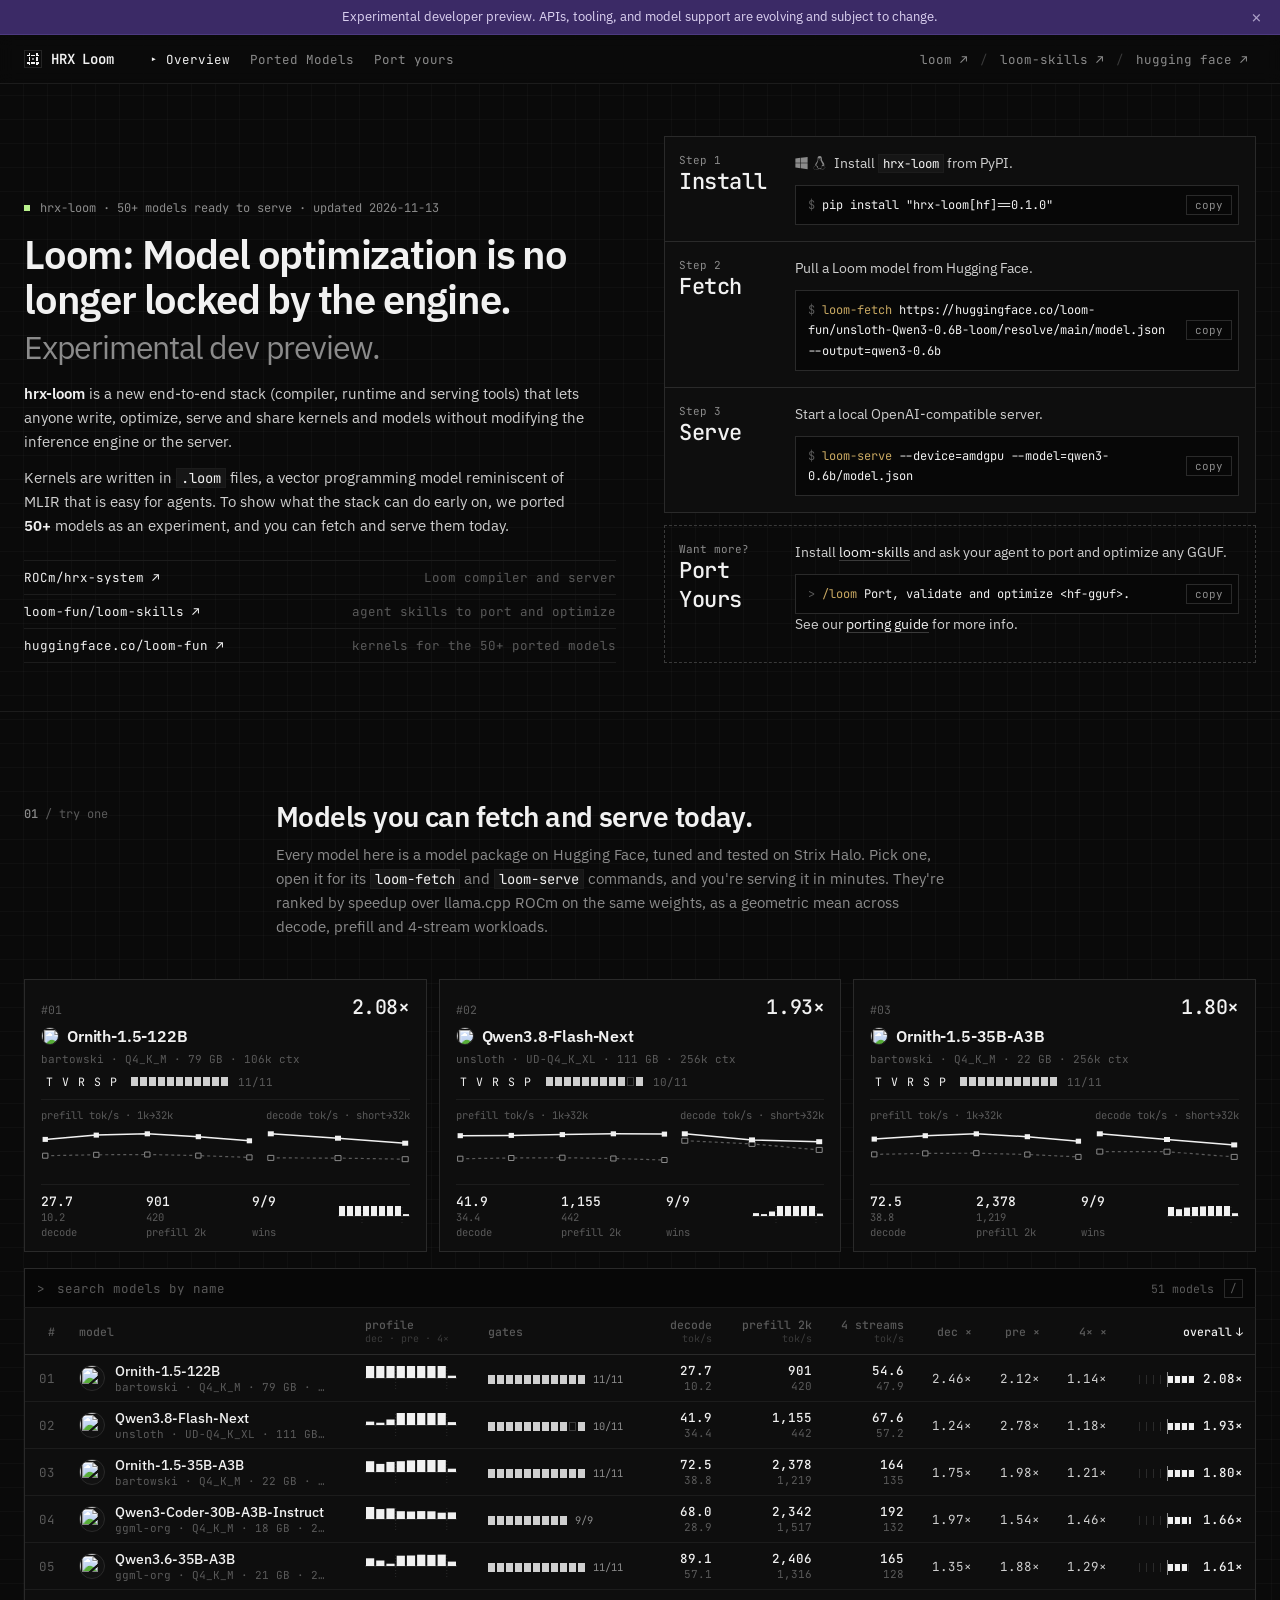
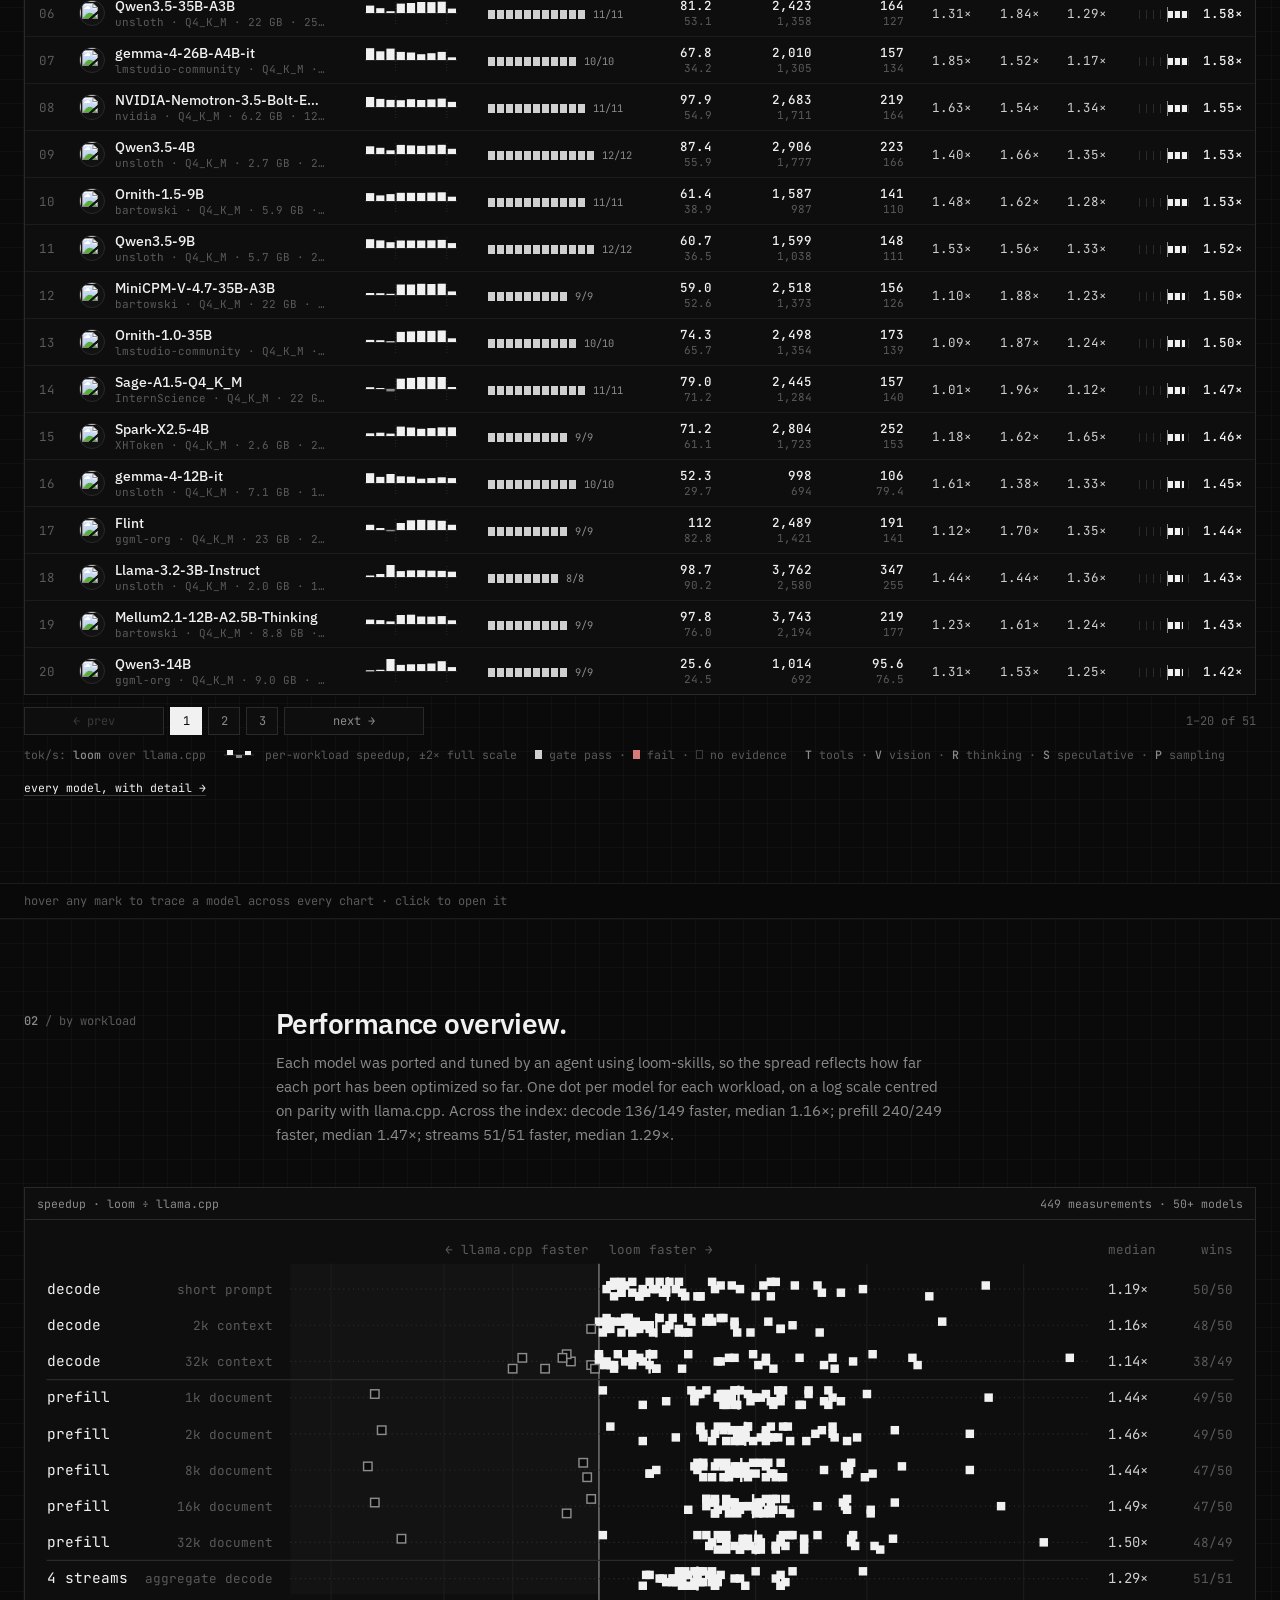
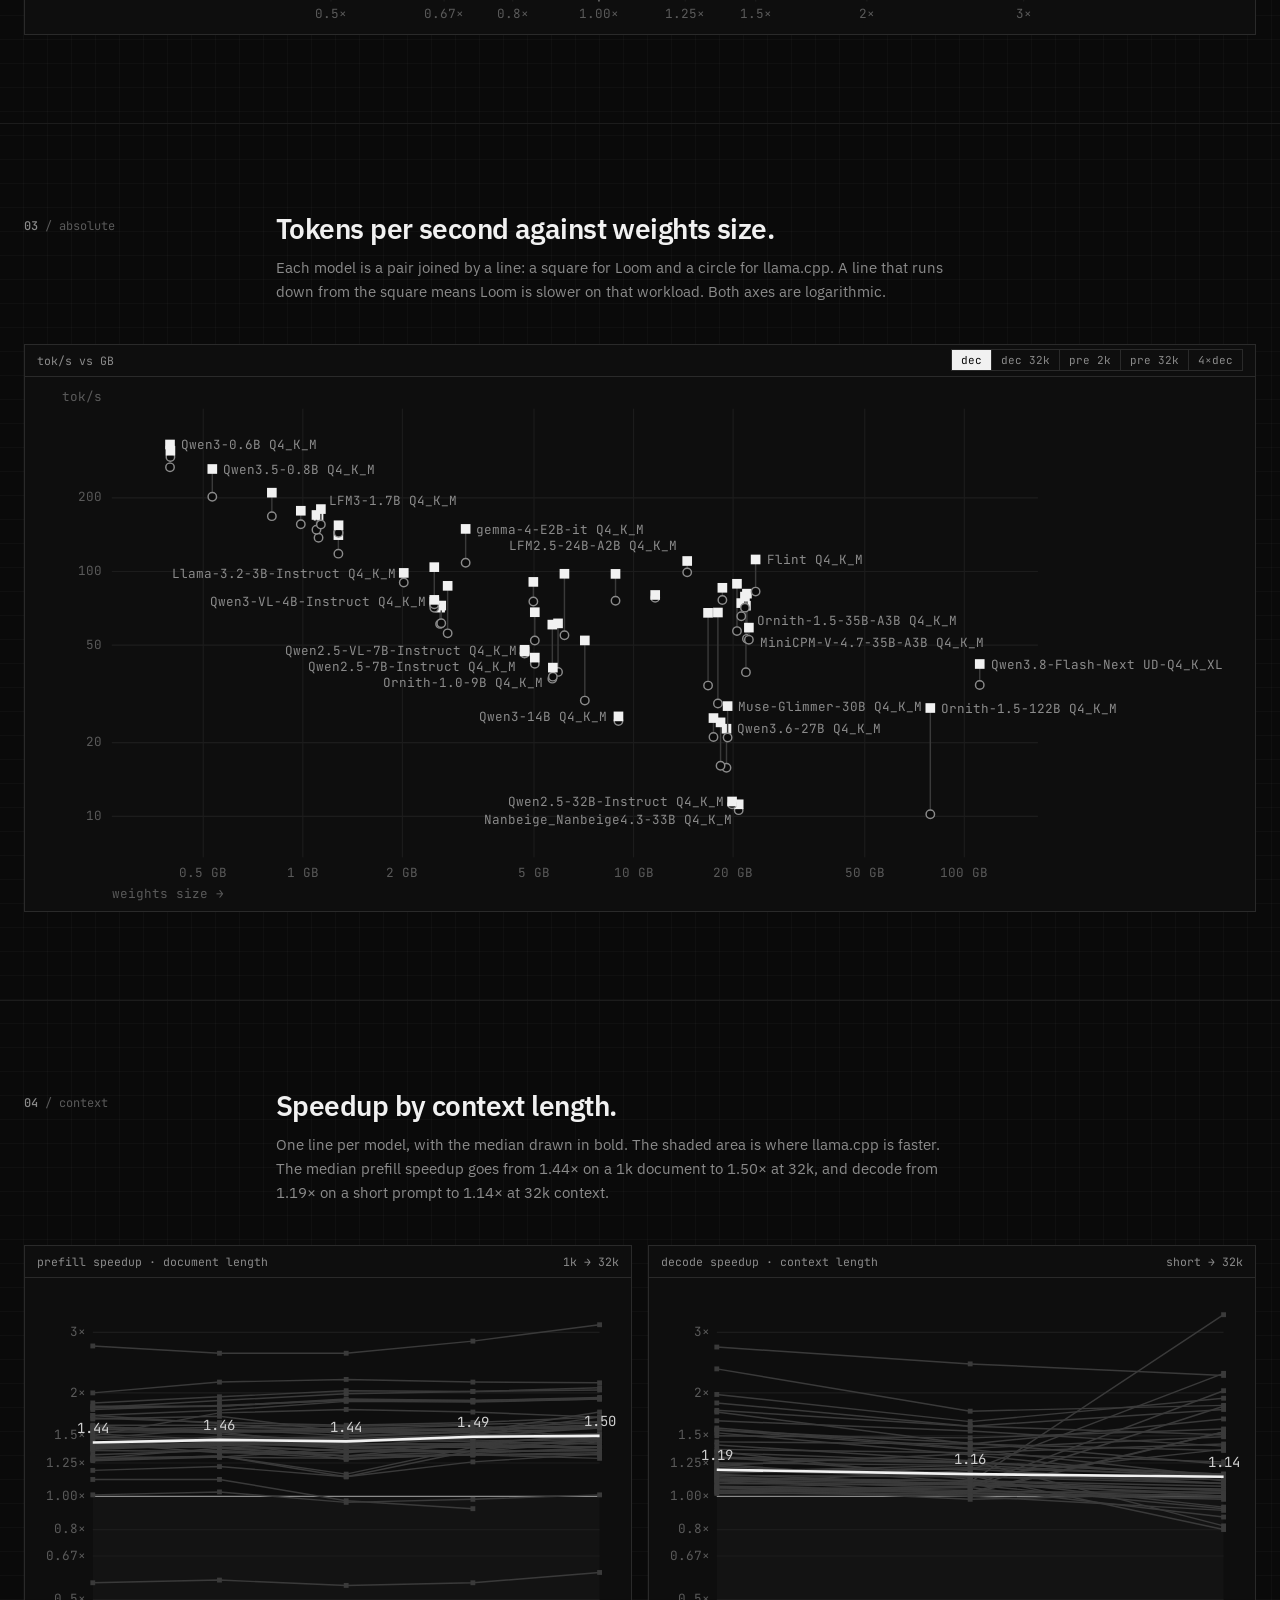
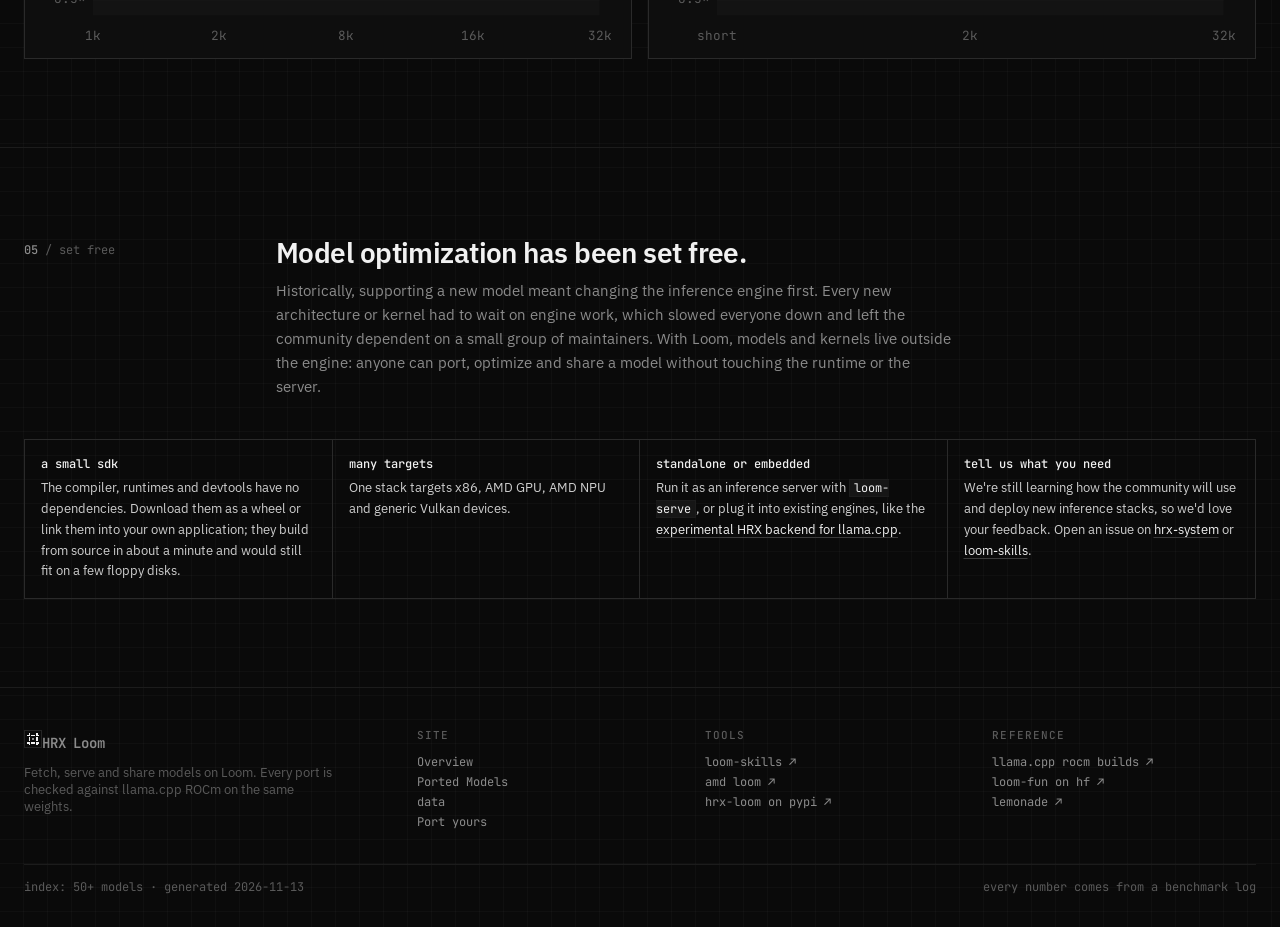
==== docs/index.html @ aeb5e0f8 "Home page copy: drop filler lines; section titles 'Performance overview.' and 'Speedup by context le" ====
<!DOCTYPE html>
<html lang="en">
<head>
  <meta charset="UTF-8">
  <meta name="viewport" content="width=device-width, initial-scale=1.0">
  <title>Loom: Model optimization has been set free</title>
  <meta property="og:title" content="Loom: Model optimization has been set free">
  <meta name="twitter:title" content="Loom: Model optimization has been set free">
  <meta name="description" content="hrx-loom is an end-to-end compiler, runtime and serving stack. Fetch and serve community models with loom-fetch and loom-serve, or port your own with the /loom skill.">
  <link rel="icon" href="assets/logo.svg" type="image/svg+xml">
  <link rel="preconnect" href="https://fonts.googleapis.com">
  <link rel="preconnect" href="https://fonts.gstatic.com" crossorigin>
  <link href="https://fonts.googleapis.com/css2?family=JetBrains+Mono:wght@400;500;600&family=IBM+Plex+Sans:wght@400;500;600&display=swap" rel="stylesheet">
  <link rel="stylesheet" href="assets/styles.css?v=25">
  <script src="assets/data-source.js?v=11"></script>
  <script src="assets/loom-lib.js?v=16"></script>
  <script src="assets/charts.js?v=16"></script>
  <script src="assets/navbar.js?v=16"></script>
  <script src="assets/footer.js?v=9"></script>
</head>
<body data-page="home">
  <div class="navbar-placeholder"></div>

  <main>
    <!-- index header -->
    <section class="ix-head">
      <div class="wrap ix-grid">
        <div>
          <div class="kicker"><span class="dot"></span><span id="ixKicker">hrx-loom</span></div>
          <h1>Loom: Model optimization is no longer locked by the engine.<br><span class="thin">Experimental dev preview.</span></span></h1>
          <p class="lede"><b>hrx-loom</b> is a new end-to-end stack (compiler, runtime and serving tools) that lets anyone write, optimize, serve and share kernels and models without modifying the inference engine or the server.</p>
          <p class="lede">Kernels are written in <code>.loom</code> files, a vector programming model reminiscent of MLIR that is easy for agents. To show what the stack can do early on, we ported <b id="ixCount">50+</b> models as an experiment, and you can fetch and serve them today.</p>
          <ul class="ix-links">
            <li><a href="https://github.com/ROCm/hrx-system" target="_blank" rel="noopener">ROCm/hrx-system ↗</a><span>Loom compiler and server</span></li>
            <li><a href="https://github.com/loom-fun/loom-skills" target="_blank" rel="noopener">loom-fun/loom-skills ↗</a><span>agent skills to port and optimize</span></li>
            <li><a href="https://huggingface.co/loom-fun" target="_blank" rel="noopener">huggingface.co/loom-fun ↗</a><span>kernels for the 50+ ported models</span></li>
          </ul>
        </div>
        <div>
        <ol class="hero-steps">
          <li>
            <div class="hs-n">Step 1<b>Install</b></div>
            <div class="hs-body">
              <p><span class="os-icons"><svg class="os-ic" role="img" aria-label="Windows" fill="currentColor" xmlns="http://www.w3.org/2000/svg" viewBox="0 0 448 512"><!--! Font Awesome Free 6.7.2 by @fontawesome - https://fontawesome.com License - https://fontawesome.com/license/free (Icons: CC BY 4.0, Fonts: SIL OFL 1.1, Code: MIT License) Copyright 2024 Fonticons, Inc. --><title>Windows</title><path d="M0 93.7l183.6-25.3v177.4H0V93.7zm0 324.6l183.6 25.3V268.4H0v149.9zm203.8 28L448 480V268.4H203.8v177.9zm0-380.6v180.1H448V32L203.8 65.7z"/></svg><svg class="os-ic" role="img" aria-label="Linux" fill="currentColor" xmlns="http://www.w3.org/2000/svg" viewBox="0 0 448 512"><!--! Font Awesome Free 6.7.2 by @fontawesome - https://fontawesome.com License - https://fontawesome.com/license/free (Icons: CC BY 4.0, Fonts: SIL OFL 1.1, Code: MIT License) Copyright 2024 Fonticons, Inc. --><title>Linux</title><path d="M220.8 123.3c1 .5 1.8 1.7 3 1.7 1.1 0 2.8-.4 2.9-1.5.2-1.4-1.9-2.3-3.2-2.9-1.7-.7-3.9-1-5.5-.1-.4.2-.8.7-.6 1.1.3 1.3 2.3 1.1 3.4 1.7zm-21.9 1.7c1.2 0 2-1.2 3-1.7 1.1-.6 3.1-.4 3.5-1.6.2-.4-.2-.9-.6-1.1-1.6-.9-3.8-.6-5.5.1-1.3.6-3.4 1.5-3.2 2.9.1 1 1.8 1.5 2.8 1.4zM420 403.8c-3.6-4-5.3-11.6-7.2-19.7-1.8-8.1-3.9-16.8-10.5-22.4-1.3-1.1-2.6-2.1-4-2.9-1.3-.8-2.7-1.5-4.1-2 9.2-27.3 5.6-54.5-3.7-79.1-11.4-30.1-31.3-56.4-46.5-74.4-17.1-21.5-33.7-41.9-33.4-72C311.1 85.4 315.7.1 234.8 0 132.4-.2 158 103.4 156.9 135.2c-1.7 23.4-6.4 41.8-22.5 64.7-18.9 22.5-45.5 58.8-58.1 96.7-6 17.9-8.8 36.1-6.2 53.3-6.5 5.8-11.4 14.7-16.6 20.2-4.2 4.3-10.3 5.9-17 8.3s-14 6-18.5 14.5c-2.1 3.9-2.8 8.1-2.8 12.4 0 3.9.6 7.9 1.2 11.8 1.2 8.1 2.5 15.7.8 20.8-5.2 14.4-5.9 24.4-2.2 31.7 3.8 7.3 11.4 10.5 20.1 12.3 17.3 3.6 40.8 2.7 59.3 12.5 19.8 10.4 39.9 14.1 55.9 10.4 11.6-2.6 21.1-9.6 25.9-20.2 12.5-.1 26.3-5.4 48.3-6.6 14.9-1.2 33.6 5.3 55.1 4.1.6 2.3 1.4 4.6 2.5 6.7v.1c8.3 16.7 23.8 24.3 40.3 23 16.6-1.3 34.1-11 48.3-27.9 13.6-16.4 36-23.2 50.9-32.2 7.4-4.5 13.4-10.1 13.9-18.3.4-8.2-4.4-17.3-15.5-29.7zM223.7 87.3c9.8-22.2 34.2-21.8 44-.4 6.5 14.2 3.6 30.9-4.3 40.4-1.6-.8-5.9-2.6-12.6-4.9 1.1-1.2 3.1-2.7 3.9-4.6 4.8-11.8-.2-27-9.1-27.3-7.3-.5-13.9 10.8-11.8 23-4.1-2-9.4-3.5-13-4.4-1-6.9-.3-14.6 2.9-21.8zM183 75.8c10.1 0 20.8 14.2 19.1 33.5-3.5 1-7.1 2.5-10.2 4.6 1.2-8.9-3.3-20.1-9.6-19.6-8.4.7-9.8 21.2-1.8 28.1 1 .8 1.9-.2-5.9 5.5-15.6-14.6-10.5-52.1 8.4-52.1zm-13.6 60.7c6.2-4.6 13.6-10 14.1-10.5 4.7-4.4 13.5-14.2 27.9-14.2 7.1 0 15.6 2.3 25.9 8.9 6.3 4.1 11.3 4.4 22.6 9.3 8.4 3.5 13.7 9.7 10.5 18.2-2.6 7.1-11 14.4-22.7 18.1-11.1 3.6-19.8 16-38.2 14.9-3.9-.2-7-1-9.6-2.1-8-3.5-12.2-10.4-20-15-8.6-4.8-13.2-10.4-14.7-15.3-1.4-4.9 0-9 4.2-12.3zm3.3 334c-2.7 35.1-43.9 34.4-75.3 18-29.9-15.8-68.6-6.5-76.5-21.9-2.4-4.7-2.4-12.7 2.6-26.4v-.2c2.4-7.6.6-16-.6-23.9-1.2-7.8-1.8-15 .9-20 3.5-6.7 8.5-9.1 14.8-11.3 10.3-3.7 11.8-3.4 19.6-9.9 5.5-5.7 9.5-12.9 14.3-18 5.1-5.5 10-8.1 17.7-6.9 8.1 1.2 15.1 6.8 21.9 16l19.6 35.6c9.5 19.9 43.1 48.4 41 68.9zm-1.4-25.9c-4.1-6.6-9.6-13.6-14.4-19.6 7.1 0 14.2-2.2 16.7-8.9 2.3-6.2 0-14.9-7.4-24.9-13.5-18.2-38.3-32.5-38.3-32.5-13.5-8.4-21.1-18.7-24.6-29.9s-3-23.3-.3-35.2c5.2-22.9 18.6-45.2 27.2-59.2 2.3-1.7.8 3.2-8.7 20.8-8.5 16.1-24.4 53.3-2.6 82.4.6-20.7 5.5-41.8 13.8-61.5 12-27.4 37.3-74.9 39.3-112.7 1.1.8 4.6 3.2 6.2 4.1 4.6 2.7 8.1 6.7 12.6 10.3 12.4 10 28.5 9.2 42.4 1.2 6.2-3.5 11.2-7.5 15.9-9 9.9-3.1 17.8-8.6 22.3-15 7.7 30.4 25.7 74.3 37.2 95.7 6.1 11.4 18.3 35.5 23.6 64.6 3.3-.1 7 .4 10.9 1.4 13.8-35.7-11.7-74.2-23.3-84.9-4.7-4.6-4.9-6.6-2.6-6.5 12.6 11.2 29.2 33.7 35.2 59 2.8 11.6 3.3 23.7.4 35.7 16.4 6.8 35.9 17.9 30.7 34.8-2.2-.1-3.2 0-4.2 0 3.2-10.1-3.9-17.6-22.8-26.1-19.6-8.6-36-8.6-38.3 12.5-12.1 4.2-18.3 14.7-21.4 27.3-2.8 11.2-3.6 24.7-4.4 39.9-.5 7.7-3.6 18-6.8 29-32.1 22.9-76.7 32.9-114.3 7.2zm257.4-11.5c-.9 16.8-41.2 19.9-63.2 46.5-13.2 15.7-29.4 24.4-43.6 25.5s-26.5-4.8-33.7-19.3c-4.7-11.1-2.4-23.1 1.1-36.3 3.7-14.2 9.2-28.8 9.9-40.6.8-15.2 1.7-28.5 4.2-38.7 2.6-10.3 6.6-17.2 13.7-21.1.3-.2.7-.3 1-.5.8 13.2 7.3 26.6 18.8 29.5 12.6 3.3 30.7-7.5 38.4-16.3 9-.3 15.7-.9 22.6 5.1 9.9 8.5 7.1 30.3 17.1 41.6 10.6 11.6 14 19.5 13.7 24.6zM173.3 148.7c2 1.9 4.7 4.5 8 7.1 6.6 5.2 15.8 10.6 27.3 10.6 11.6 0 22.5-5.9 31.8-10.8 4.9-2.6 10.9-7 14.8-10.4s5.9-6.3 3.1-6.6-2.6 2.6-6 5.1c-4.4 3.2-9.7 7.4-13.9 9.8-7.4 4.2-19.5 10.2-29.9 10.2s-18.7-4.8-24.9-9.7c-3.1-2.5-5.7-5-7.7-6.9-1.5-1.4-1.9-4.6-4.3-4.9-1.4-.1-1.8 3.7 1.7 6.5z"/></svg></span>Install <code>hrx-loom</code> from PyPI.</p>
              <div class="code inline-cmd"><pre class="wrap"><code><span class="p">$ </span>pip install "hrx-loom[hf]==0.1.0"</code></pre><button class="copy" data-copy>copy</button></div>
            </div>
          </li>
          <li>
            <div class="hs-n">Step 2<b>Fetch</b></div>
            <div class="hs-body">
              <p>Pull a Loom model from Hugging Face.</p>
              <div class="code inline-cmd"><pre class="wrap"><code id="heroFetch"><span class="p">$ </span><span class="s">loom-fetch</span> https://huggingface.co/loom-fun/unsloth-Qwen3-0.6B-loom/resolve/main/model.json --output=qwen3-0.6b</code></pre><button class="copy" data-copy>copy</button></div>
            </div>
          </li>
          <li>
            <div class="hs-n">Step 3<b>Serve</b></div>
            <div class="hs-body">
              <p>Start a local OpenAI-compatible server.</p>
              <div class="code inline-cmd"><pre class="wrap"><code><span class="p">$ </span><span class="s">loom-serve</span> --device=amdgpu --model=qwen3-0.6b/model.json</code></pre><button class="copy" data-copy>copy</button></div>
            </div>
          </li>
        </ol>
        <div class="hero-port">
          <div class="hs-n">Want more?<b>Port <br>Yours</b></div>
          <div class="hs-body">
            <p>Install <a href="https://github.com/loom-fun/loom-skills" target="_blank" rel="noopener">loom-skills</a> and ask your agent to port and optimize any GGUF.</p>
            <div class="code inline-cmd"><pre class="wrap"><code><span class="p">&gt; </span><span class="s">/loom</span> Port, validate and optimize &lt;hf-gguf&gt;.</code></pre><button class="copy" data-copy>copy</button></div>
            <p class="fine">See our <a href="submit.html">porting guide</a> for more info.</p>
          </div>
        </div>
      </div>
      </div>
    </section>

    <!-- the fold: which GPU the results below and the commands above are for (docks into the nav when scrolled past) -->
    <div class="gpu-fold" data-gpu-toggle>
      <div class="wrap gpu-fold-in">
        <span class="gpu-fold-l">results and commands for</span>
        <span data-gpu-slot></span>
        <span class="gpu-fold-r"><span data-gpu="spec"></span> · <span id="gpuCount"></span></span>
      </div>
    </div>

    <!-- 01 · leaderboard -->
    <section class="sec" id="leaderboard">
      <div class="wrap">
        <div class="sec-head">
            <div class="sec-idx"><b>01</b> / try one</div>
          <div>
            <h2>Models you can fetch and serve today.</h2>
            <p>Every model here is a model package on Hugging Face, tuned and tested on <span data-gpu="short">Strix Halo</span>. Pick one, open it for its <code>loom-fetch</code> and <code>loom-serve</code> commands, and you're serving it in minutes. They're ranked by speedup over llama.cpp ROCm on the same weights, as a geometric mean across decode, prefill and 4-stream workloads.</p>
          </div>
        </div>
        <div class="podium" id="podium"></div>
        <label class="board-search"><span>&gt;</span><input id="boardQ" type="search" placeholder="search models by name" autocomplete="off" spellcheck="false"><span class="bs-count" id="boardCount"></span><kbd>/</kbd></label>
        <div class="tbl-wrap"><table class="tbl board" id="board"></table></div>
        <div class="tbl-legend">
          <span>tok/s: <b>loom</b> over <span class="faint">llama.cpp</span></span>
          <span class="lg-pf"><svg viewBox="0 0 30 14" width="30" height="14"><line x1="0" x2="30" y1="7" y2="7" class="pf-mid"/><rect x="3" y="2" width="6" height="5" class="pf-up"/><rect x="12" y="7" width="6" height="3" class="pf-dn"/><rect x="21" y="3" width="6" height="4" class="pf-up"/></svg> per-workload speedup, ±2× full scale</span>
          <span><i class="g g-pass"></i> gate pass · <i class="g g-fail"></i> fail · <i class="g"></i> no evidence</span>
          <span><b>T</b> tools · <b>V</b> vision · <b>R</b> thinking · <b>S</b> speculative · <b>P</b> sampling</span>
          <a class="u" href="models.html">every model, with detail →</a>
        </div>
      </div>
    </section>

    <div id="field">
      <div class="readout-bar"><div class="wrap readout" id="readout"><span class="faint">hover any mark to trace a model across every chart · click to open it</span></div></div>

      <!-- 02 · by workload -->
      <section class="sec" id="data">
        <div class="wrap">
          <div class="sec-head">
            <div class="sec-idx"><b>02</b> / by workload</div>
            <div>
              <h2>Performance overview.</h2>
              <p id="stripLede">Each model was ported and tuned by an agent using loom-skills, so the spread reflects how far each port has been optimized so far. One dot per model for each workload, on a log scale centred on parity with llama.cpp.</p>
            </div>
          </div>
          <div class="panel chart-panel"><div class="panel-head"><span>speedup · loom ÷ llama.cpp</span><span id="stripMeta"></span></div><div class="chart-body" id="strip"></div></div>
        </div>
      </section>

      <!-- 03 · throughput vs size -->
      <section class="sec" id="size">
        <div class="wrap">
          <div class="sec-head">
            <div class="sec-idx"><b>03</b> / absolute</div>
            <div>
              <h2>Tokens per second against weights size.</h2>
              <p>Each model is a pair joined by a line: a square for Loom and a circle for llama.cpp. A line that runs down from the square means Loom is slower on that workload. Both axes are logarithmic.</p>
            </div>
          </div>
          <div class="panel chart-panel">
            <div class="panel-head"><span>tok/s vs GB</span><div class="seg" id="scatterTabs"></div></div>
            <div class="chart-body" id="scatter"></div>
          </div>
        </div>
      </section>

      <!-- 04 · context scaling -->
      <section class="sec" id="scaling">
        <div class="wrap">
          <div class="sec-head">
            <div class="sec-idx"><b>04</b> / context</div>
            <div>
              <h2>Speedup by context length.</h2>
              <p id="scalingLede">One line per model, with the median drawn in bold. The shaded area is where llama.cpp is faster.</p>
            </div>
          </div>
          <div class="pair-charts">
            <div class="panel chart-panel"><div class="panel-head"><span>prefill speedup · document length</span><span>1k → 32k</span></div><div class="chart-body" id="scalePrefill"></div></div>
            <div class="panel chart-panel"><div class="panel-head"><span>decode speedup · context length</span><span>short → 32k</span></div><div class="chart-body" id="scaleDecode"></div></div>
          </div>
        </div>
      </section>
    </div>

    <!-- 05 · model optimization set free -->
    <section class="sec" id="stack">
      <div class="wrap">
        <div class="sec-head">
          <div class="sec-idx"><b>05</b> / set free</div>
          <div>
            <h2>Model optimization has been set free.</h2>
            <p>Historically, supporting a new model meant changing the inference engine first. Every new architecture or kernel had to wait on engine work, which slowed everyone down and left the community dependent on a small group of maintainers. With Loom, models and kernels live outside the engine: anyone can port, optimize and share a model without touching the runtime or the server.</p>
          </div>
        </div>
        <div class="ix-facts">
          <div>
            <h3>A small SDK</h3>
            <p>The compiler, runtimes and devtools have no dependencies. Download them as a wheel or link them into your own application; they build from source in about a minute and would still fit on a few floppy disks.</p>
          </div>
          <div>
            <h3>Many targets</h3>
            <p>One stack targets x86, AMD GPU, AMD NPU and generic Vulkan devices.</p>
          </div>
          <div>
            <h3>Standalone or embedded</h3>
            <p>Run it as an inference server with <code>loom-serve</code>, or plug it into existing engines, like the <a href="https://github.com/ggml-org/llama.cpp/discussions/27219" target="_blank" rel="noopener">experimental HRX backend for llama.cpp</a>.</p>
          </div>
          <div>
            <h3>Tell us what you need</h3>
            <p>We're still learning how the community will use and deploy new inference stacks, so we'd love your feedback. Open an issue on <a href="https://github.com/ROCm/hrx-system/issues" target="_blank" rel="noopener">hrx-system</a> or <a href="https://github.com/loom-fun/loom-skills/issues" target="_blank" rel="noopener">loom-skills</a>.</p>
          </div>
        </div>
      </div>
    </section>
  </main>

  <div class="footer-placeholder"></div>
  <script src="assets/home.js?v=15"></script>
</body>
</html>
---- docs/assets/styles.css ----
/* HRX Loom styles: monochrome telemetry */

:root {
  --bg: #0a0a0a;
  --panel: #0e0e0e;
  --panel-2: #121212;
  --line: #1c1c1c;
  --line-2: #2a2a2a;
  --line-3: #3a3a3a;

  --fg: #cfcfcf;
  --hi: #f1f1f1;
  --dim: #8b8b8b;
  --faint: #5a5a5a;

  --ok: #8fbf8f;
  --bad: #d77a7a;
  --warn: #c8a862;
  --live: #b9f18d;

  --mono: 'JetBrains Mono', ui-monospace, Consolas, monospace;
  --sans: 'IBM Plex Sans', 'Segoe UI', system-ui, sans-serif;

  --max: 1320px;
  --grid: 24px;
}

*, *::before, *::after { box-sizing: border-box; }
html { scroll-behavior: smooth; scroll-padding-top: 64px; }
body {
  margin: 0;
  background-color: var(--bg);
  background-image:
    linear-gradient(rgba(255, 255, 255, 0.022) 1px, transparent 1px),
    linear-gradient(90deg, rgba(255, 255, 255, 0.022) 1px, transparent 1px);
  background-size: var(--grid) var(--grid);
  background-position: -1px -1px;
  color: var(--fg);
  font: 14px/1.6 var(--sans);
  -webkit-font-smoothing: antialiased;
}
a { color: inherit; text-decoration: none; }
a.u, p a, li a, .fine a { color: var(--hi); text-decoration: underline; text-decoration-color: var(--line-3); text-underline-offset: 3px; }
a.u:hover, p a:hover, li a:hover, .fine a:hover { text-decoration-color: var(--hi); }
code, pre, .mono { font-family: var(--mono); }
::selection { background: #e8e8e8; color: #0a0a0a; }

.wrap { max-width: var(--max); margin: 0 auto; padding: 0 24px; }
.dim { color: var(--dim); }
.faint { color: var(--faint); }
.hi { color: var(--hi); }
.ok { color: var(--ok); }
.bad { color: var(--bad); }

/* === Nav === */
.preview-band { position: relative; background: #3b2a66; color: #ddd3f2; padding: 8px 48px; font: 13px/1.4 var(--sans); text-align: center; border-bottom: 1px solid #4d3a80; }
.pb-close { position: absolute; right: 12px; top: 50%; transform: translateY(-50%); width: 24px; height: 24px; padding: 0; background: none; border: none; border-radius: 3px; color: #ddd3f2; font: 18px/1 var(--sans); cursor: pointer; opacity: .7; }
.pb-close:hover { opacity: 1; background: rgba(255, 255, 255, .1); }
.nav { position: sticky; top: 0; z-index: 50; background: rgba(10, 10, 10, 0.9); backdrop-filter: blur(8px); -webkit-backdrop-filter: blur(8px); border-bottom: 1px solid var(--line); }
.nav-inner { max-width: var(--max); margin: 0 auto; padding: 0 24px; height: 48px; display: flex; align-items: center; gap: 28px; font: 12.5px var(--mono); }
.wordmark { display: inline-flex; align-items: center; gap: 9px; color: var(--hi); font: 600 14px var(--mono); letter-spacing: -0.01em; }
.wordmark img { width: 18px; height: 18px; }
.wordmark span { color: var(--faint); margin: 0 1px; }
.nav-links { display: flex; gap: 4px; flex: 1; }
.nav-links a, .nav-ext a { color: var(--dim); padding: 4px 8px; transition: color .12s; }
.nav-links a:hover, .nav-ext a:hover, .nav-links a.active { color: var(--hi); }
.nav-links a.active::before { content: '▸ '; color: var(--hi); }
.nav-ext { display: flex; gap: 4px; align-items: center; }
.nav-ext .sep { color: var(--line-3); }
.nav-toggle { display: none; background: none; border: 1px solid var(--line-2); color: var(--fg); font: 12px var(--mono); padding: 3px 8px; cursor: pointer; margin-left: auto; }

/* ?org= other than loom-fun (data-source.js) */
.org-band { background: #4a3410; color: #f0dcb4; padding: 6px 16px; font: 12.5px/1.4 var(--mono); text-align: center; border-bottom: 1px solid #6b4c1a; }
.org-band b { color: #fff; font-weight: 600; }
.org-band a { color: #fff; text-decoration: underline; margin-left: 8px; }

/* === GPU toggle: at the home page's fold, and docked into the nav (navbar.js) === */
.gpu-tg { display: inline-flex; border: 1px solid var(--line-3); background: var(--bg); }
.gpu-tg a { display: inline-flex; align-items: baseline; gap: 8px; padding: 7px 16px; font: 500 13px var(--mono); color: var(--dim); white-space: nowrap; transition: color .12s, background .12s; }
.gpu-tg a + a { border-left: 1px solid var(--line-3); }
.gpu-tg a:hover { color: var(--hi); }
.gpu-tg a.on { background: var(--hi); color: #0a0a0a; }
.gpu-tg a small { font-size: 11px; color: var(--faint); }
.gpu-tg a.on small { color: #555; }
.gpu-tg a.on::before { content: '▸'; margin-right: -2px; }
.gpu-tg.compact { border-color: var(--line-2); }
.gpu-tg.compact a { padding: 3px 10px; font-size: 11.5px; }
.gpu-tg.compact a + a { border-left-color: var(--line-2); }
.gpu-fold { border-bottom: 1px solid var(--line); background: var(--panel); }
.gpu-fold-in { display: flex; align-items: center; gap: 16px; flex-wrap: wrap; min-height: 64px; padding-top: 12px; padding-bottom: 12px; }
.gpu-fold-l { font: 11.5px var(--mono); text-transform: uppercase; letter-spacing: .1em; color: var(--faint); }
.gpu-fold-r { font: 12px var(--mono); color: var(--faint); margin-left: auto; }
.nav-gpu { display: flex; align-items: center; opacity: 0; visibility: hidden; transform: translateY(-6px); transition: opacity .18s ease, transform .18s ease, visibility 0s .18s; }
.nav.gpu-docked .nav-gpu { opacity: 1; visibility: visible; transform: none; transition: opacity .18s ease, transform .18s ease; }

/* === Section scaffolding === */
.sec { padding: 88px 0; border-bottom: 1px solid var(--line); position: relative; }
.sec-head { display: grid; grid-template-columns: 220px 1fr; gap: 32px; margin-bottom: 40px; }
.sec-idx { font: 12px var(--mono); color: var(--faint); padding-top: 6px; }
.sec-idx b { color: var(--dim); font-weight: 500; }
.sec-head h2 { font: 600 28px/1.2 var(--sans); letter-spacing: -0.02em; color: var(--hi); margin: 0 0 10px; max-width: 760px; }
.sec-head p { margin: 0; color: var(--dim); max-width: 680px; font-size: 15px; }
.label { font: 11.5px var(--mono); text-transform: uppercase; letter-spacing: .1em; color: var(--faint); }

.reveal { opacity: 0; transform: translateY(8px); transition: opacity .5s ease, transform .5s ease; }
.reveal.in { opacity: 1; transform: none; }

.panel { background: var(--panel); border: 1px solid var(--line-2); }
.panel-head { display: flex; align-items: center; justify-content: space-between; gap: 12px; height: 32px; padding: 0 12px; border-bottom: 1px solid var(--line-2); font: 11.5px var(--mono); color: var(--dim); }
.panel-head .sq { display: inline-flex; gap: 5px; }
.panel-head .sq i { width: 7px; height: 7px; border: 1px solid var(--line-3); display: inline-block; }

/* corner ticks on framed blocks */
.ticks { position: relative; }
.ticks::before, .ticks::after { content: ''; position: absolute; width: 9px; height: 9px; border-color: var(--dim); border-style: solid; pointer-events: none; }
.ticks::before { top: -5px; left: -5px; border-width: 1px 0 0 1px; }
.ticks::after { bottom: -5px; right: -5px; border-width: 0 1px 1px 0; }

/* === Buttons === */
.btn { display: inline-flex; align-items: center; gap: 8px; height: 34px; padding: 0 14px; border: 1px solid var(--line-3); background: transparent; color: var(--hi); font: 500 12.5px var(--mono); cursor: pointer; transition: background .12s, color .12s, border-color .12s; white-space: nowrap; }
.btn:hover { border-color: var(--hi); }
.btn.solid { background: var(--hi); color: #0a0a0a; border-color: var(--hi); }
.btn.solid:hover { background: #fff; }

/* === Index header === */
.ix-head { padding: 52px 0 48px; border-bottom: 1px solid var(--line); }
.ix-grid { display: grid; grid-template-columns: minmax(0, 1fr) minmax(0, 1fr); gap: 48px; align-items: end; }
.kicker { font: 12px var(--mono); color: var(--dim); display: flex; gap: 10px; align-items: center; }
.kicker .dot { width: 6px; height: 6px; background: var(--live); display: inline-block; animation: blink 2.4s steps(1) infinite; }
@keyframes blink { 50% { opacity: 0.2; } }
.ix-grid > div:first-child { container-type: inline-size; }
.ix-head h1 { font: 600 clamp(18px, 7cqi, 40px)/1.12 var(--sans); letter-spacing: -0.03em; color: var(--hi); margin: 16px 0 16px; }
.ix-head h1 .thin { color: var(--dim); font-weight: 400; font-size: 0.8em; white-space: nowrap; }
.ix-head .lede { font-size: 15px; color: var(--fg); max-width: 560px; margin: 0 0 22px; }
.ix-head .lede b { color: var(--hi); font-weight: 600; }
.hero-steps { list-style: none; margin: 0; padding: 0; border: 1px solid var(--line-2); background: var(--panel); }
.hero-steps li { display: grid; grid-template-columns: 100px minmax(0, 1fr); gap: 16px; padding: 16px 16px 16px 14px; border-bottom: 1px solid var(--line-2); }
.hero-steps li:last-child { border-bottom: none; }
.hs-n { font: 11px var(--mono); color: var(--dim); }
.hs-n b { display: block; font: 500 22px var(--mono); color: var(--hi); letter-spacing: -0.02em; white-space: nowrap; }
.hs-body { min-width: 0; }
.hs-body p { margin: 0 0 10px; font-size: 13.5px; color: var(--fg); }
.hs-body .code pre { font-size: 12px; }
.os-icons { display: inline-flex; gap: 5px; margin-right: 8px; vertical-align: -2px; color: var(--dim); }
.os-ic { width: 13px; height: 14px; }
.ix-head .lede + .lede { margin-top: -10px; }
.ix-links { list-style: none; margin: 0; padding: 0; border-top: 1px solid var(--line); }
.ix-links li { display: flex; justify-content: space-between; gap: 16px; padding: 8px 0; border-bottom: 1px solid var(--line); font: 12.5px var(--mono); }
.ix-links li a { color: var(--hi); text-decoration: none; }
.ix-links li a:hover { text-decoration: underline; }
.ix-links li span { color: var(--faint); text-align: right; }
.hero-port { display: grid; grid-template-columns: 100px minmax(0, 1fr); gap: 16px; padding: 16px 16px 16px 14px; margin-top: 12px; border: 1px dashed var(--line-3); }
.ix-facts { display: grid; grid-template-columns: repeat(4, minmax(0, 1fr)); gap: 0; margin-top: 40px; border: 1px solid var(--line-2); }
.ix-facts > div { padding: 16px; border-right: 1px solid var(--line-2); }
.ix-facts > div:last-child { border-right: none; }
.sec .ix-facts { margin-top: 0; }
.ix-facts h3 { margin: 0 0 6px; font: 500 12px var(--mono); color: var(--hi); text-transform: lowercase; }
.ix-facts p { margin: 0; font-size: 13px; color: var(--fg); }

/* === Collection cards === */
.podium { display: grid; grid-template-columns: repeat(3, minmax(0, 1fr)); gap: 12px; margin-bottom: 16px; }
.grid { display: grid; grid-template-columns: repeat(auto-fill, minmax(330px, 1fr)); gap: 12px; }
.grid .empty { grid-column: 1 / -1; padding: 48px; text-align: center; border: 1px dashed var(--line-2); font: 12.5px var(--mono); color: var(--dim); }
.mcard { display: flex; flex-direction: column; gap: 6px; padding: 14px 16px 12px; background: var(--panel); border: 1px solid var(--line-2); transition: border-color .12s, background .12s; min-width: 0; }
.mcard:hover, .mcard:focus { border-color: var(--line-3); background: var(--panel-2); outline: none; }
.mcard:hover .mc-name { text-decoration: underline; text-underline-offset: 3px; }
.mc-top { display: flex; justify-content: space-between; align-items: baseline; font: 11.5px var(--mono); }
.mc-rank { color: var(--faint); }
.mc-score { font: 500 20px var(--mono); color: var(--hi); letter-spacing: -0.02em; }
.mc-score.lo { color: var(--dim); }
.mc-name { display: flex; align-items: center; gap: 8px; font: 600 16px var(--sans); color: var(--hi); letter-spacing: -0.01em; white-space: nowrap; }
.mc-name > span { overflow: hidden; text-overflow: ellipsis; }
.av { display: inline-block; flex: none; width: 18px; height: 18px; border-radius: 50%; object-fit: cover; background: var(--panel-2); border: 1px solid var(--line-2); vertical-align: middle; margin-right: 8px; }
.mc-name .av, .nm .av { margin-right: 0; }
.av-na { display: inline-flex; align-items: center; justify-content: center; font: 600 10px var(--mono); color: var(--dim); }
.av-lg { width: 26px; height: 26px; }
.av-xl { width: 32px; height: 32px; margin-right: 12px; }
.av-lg.av-na { font-size: 12px; }
.av-xl.av-na { font-size: 14px; }
.nm { display: flex; align-items: center; gap: 10px; }
.nm > span { min-width: 0; }
.dr-title { display: flex; align-items: center; }
.mc-sub { font: 11px var(--mono); color: var(--faint); white-space: nowrap; overflow: hidden; text-overflow: ellipsis; }
.mc-marks { display: flex; align-items: center; gap: 10px; font: 11.5px var(--mono); margin: 2px 0 4px; }
.mc-gt { color: var(--faint); font-size: 11px; }
.mc-charts { display: grid; grid-template-columns: 5fr 3fr; gap: 12px; border-top: 1px solid var(--line); padding-top: 8px; }
.mc-charts svg.curve { height: 54px; aspect-ratio: auto !important; }
.board .rb { width: 56px; }
.board td.name b, .board td.name small { display: block; max-width: 210px; overflow: hidden; text-overflow: ellipsis; }
.board th, .board td { padding-left: 10px; padding-right: 10px; }
.mc-l { display: block; font: 10.5px var(--mono); color: var(--faint); margin-bottom: 2px; white-space: nowrap; overflow: hidden; text-overflow: ellipsis; }
.mc-nums { display: grid; grid-template-columns: 1fr 1fr 0.8fr auto; gap: 8px; align-items: end; border-top: 1px solid var(--line); padding-top: 8px; font: 10.5px var(--mono); color: var(--faint); }
.mc-nums b { display: block; font: 500 13px var(--mono); color: var(--hi); }
.mc-nums small { display: block; font-size: 10.5px; color: var(--faint); margin-bottom: 1px; }
.mc-pf { align-self: center; }

/* === Inline charts === */
svg.curve { display: block; width: 100%; height: auto; overflow: visible; }
.curve .c-loom { fill: none; stroke: var(--hi); stroke-width: 1.5; vector-effect: non-scaling-stroke; }
.curve .c-ref { fill: none; stroke: var(--faint); stroke-width: 1.2; stroke-dasharray: 3 3; vector-effect: non-scaling-stroke; }
.curve .d-loom { fill: var(--hi); }
.curve .d-ref { fill: var(--bg); stroke: var(--dim); stroke-width: 1; vector-effect: non-scaling-stroke; }
.curve .ax-t { fill: var(--faint); font: 10.5px var(--mono); }
.curve .ax-grid { stroke: var(--line); stroke-width: 1; }
.curve.axes .c-loom { stroke-width: 1.8; }
.curve-na { font: 10.5px var(--mono); color: var(--line-3); height: 54px; display: flex; align-items: center; border: 1px dashed var(--line); justify-content: center; }
svg.pf { display: block; }
.pf-up { fill: var(--hi); }
.pf-dn { fill: var(--dim); }
.pf-na { fill: var(--line-3); }
.pf-mid { stroke: var(--line-3); stroke-width: 1; }
.pf-sep { stroke: var(--line-2); stroke-width: 1; stroke-dasharray: 1 2; }
.th-sub { display: block; font-size: 10px; color: var(--line-3); font-weight: 400; }
.lg-pf svg { vertical-align: -3px; margin-right: 4px; }

/* === Field charts === */
.readout-bar { position: sticky; top: 48px; z-index: 30; background: rgba(10, 10, 10, .94); border-bottom: 1px solid var(--line); backdrop-filter: blur(6px); -webkit-backdrop-filter: blur(6px); }
.readout { height: 34px; display: flex; align-items: center; gap: 8px; font: 12px var(--mono); color: var(--fg); white-space: nowrap; overflow: hidden; text-overflow: ellipsis; }
.readout b { color: var(--hi); font-weight: 500; }
.readout .ro-n { color: var(--hi); }
.readout .ro-sep { color: var(--line-3); }
.chart-panel .chart-body { padding: 10px 12px 6px; }
svg.chart { display: block; width: 100%; height: auto; font-family: var(--mono); }
.chart .ax-t { fill: var(--faint); font-size: 10.5px; }
.chart .ax-l { fill: var(--hi); font-size: 12px; }
.chart .ax-v { fill: var(--fg); font-size: 11.5px; }
.chart .ax-grid { stroke: var(--line); stroke-width: 1; }
.chart .ax-row { stroke: var(--line-2); stroke-width: 1; stroke-dasharray: 1 3; }
.chart .ax-sep { stroke: var(--line-2); stroke-width: 1; }
.chart .ax-par { stroke: var(--dim); stroke-width: 1; }
.chart .zone-lo { fill: rgba(255, 255, 255, .018); }
.chart .med { stroke: var(--hi); stroke-width: 2; }
.chart .pt { fill: var(--hi); cursor: pointer; transition: opacity .12s; }
.chart .pt-lo { fill: var(--bg); stroke: var(--dim); stroke-width: 1.2; }
.chart .sc-loom { fill: var(--hi); }
.chart .sc-ref { fill: var(--bg); stroke: var(--dim); stroke-width: 1.2; }
.chart .sc-link { stroke: var(--line-3); stroke-width: 1.2; }
.chart .sc-link.lo { stroke: var(--dim); stroke-dasharray: 2 2; }
.chart .sc-lab { fill: var(--dim); font-size: 10.5px; cursor: pointer; }
.chart .mk { cursor: pointer; transition: opacity .12s; }
.chart .sl { fill: none; stroke: var(--line-3); stroke-width: 1.2; }
.chart .sl-d { fill: var(--line-3); }
.chart .sl-med { fill: none; stroke: var(--hi); stroke-width: 2.2; pointer-events: none; }
#field.hl-on .chart .pt:not(.hl), #field.hl-on .chart .mk:not(.hl), #field.hl-on .chart .sc-lab:not(.hl) { opacity: .14; }
#field .chart .pt.hl { fill: var(--live); stroke: var(--live); }
#field .chart .mk.hl .sc-loom, #field .chart .mk.hl .sl-d { fill: var(--live); }
#field .chart .mk.hl .sl { stroke: var(--live); stroke-width: 2; }
#field .chart .mk.hl .sc-link { stroke: var(--live); }
#field .chart .sc-lab.hl { fill: var(--live); }
.chart .hv-lab { fill: var(--live); font-size: 11px; pointer-events: none; paint-order: stroke; stroke: var(--bg); stroke-width: 4px; stroke-linejoin: round; }
.chart .hv-lab .faint { fill: var(--dim); }
.seg { display: inline-flex; border: 1px solid var(--line-2); }
.seg button { background: none; border: none; color: var(--dim); font: 11px var(--mono); padding: 3px 9px; cursor: pointer; }
.seg button + button { border-left: 1px solid var(--line-2); }
.seg button:hover { color: var(--hi); }
.seg button.on { background: var(--hi); color: #0a0a0a; }
.pair-charts { display: grid; grid-template-columns: 1fr 1fr; gap: 16px; }

/* coverage grid */
table.cov { border-collapse: collapse; font: 12px var(--mono); width: 100%; min-width: 900px; }
.cov th { font-weight: 400; color: var(--faint); font-size: 10.5px; padding: 8px 0 6px; border-bottom: 1px solid var(--line-2); height: 64px; vertical-align: bottom; cursor: help; }
.cov th span { writing-mode: vertical-rl; transform: rotate(180deg); white-space: nowrap; }
.cov td { text-align: center; padding: 0; height: 30px; border-bottom: 1px solid var(--line); width: 30px; }
.cov .cv-name { text-align: left; padding: 0 12px; width: auto; white-space: nowrap; cursor: default; vertical-align: bottom; }
.cov td.cv-name a { color: var(--hi); font: 13px var(--sans); }
.cov td.cv-name a:hover { text-decoration: underline; text-underline-offset: 3px; }
.cov td.cv-name small { color: var(--faint); font-size: 10.5px; margin-left: 6px; }
.cov .cv-gap { width: 18px; border-bottom-color: transparent; }
.cov .cv-sum { color: var(--dim); width: 52px; font-size: 11px; }
.cov .cv-pass { color: var(--ok); }
.cov .cv-fail { color: var(--bad); }
.cov .cv-unknown { color: var(--dim); }
.cov .cv-na, .cov .cv-n { color: var(--line-3); }
.cov .cv-y { color: var(--fg); }
.cov tbody tr:hover td { background: #141414; }
#field.hl-on .cov tr.hl td { background: #151a12; }
.cov tr.cv-tot td { color: var(--faint); font-size: 10.5px; border-bottom: none; height: 26px; }

/* === Code blocks === */
.code { background: #070707; border: 1px solid var(--line-2); position: relative; }
.code .code-head { display: flex; justify-content: space-between; align-items: center; height: 28px; padding: 0 6px 0 12px; border-bottom: 1px solid var(--line); font: 11px var(--mono); color: var(--faint); }
.code pre { margin: 0; padding: 12px 14px; overflow-x: auto; font-size: 12.5px; line-height: 1.7; color: var(--hi); }
.code pre.wrap { white-space: pre-wrap; }
.code .p { color: var(--faint); user-select: none; }
.code .c { color: var(--faint); }
.code .s { color: var(--warn); }
.code.inline-cmd { display: flex; align-items: center; }
.code.inline-cmd pre { flex: 1; min-width: 0; padding: 9px 12px; }
.code.inline-cmd .copy { margin-right: 6px; }
.copy { background: none; border: 1px solid var(--line-2); color: var(--dim); font: 11px var(--mono); padding: 2px 8px; cursor: pointer; }
.copy:hover { color: var(--hi); border-color: var(--line-3); }


/* === Gates === */
.gate-list { font: 12.5px var(--mono); }
.gate-row { display: grid; grid-template-columns: 54px 140px 1fr; gap: 10px; padding: 7px 12px; border-bottom: 1px solid var(--line); }
.gate-row:last-child { border-bottom: none; }
.gate-row .st { color: var(--faint); }
.gate-row code { color: var(--hi); }
.gate-row span:last-child { color: var(--dim); font-family: var(--sans); font-size: 13px; }
.gate-row.pass .st { color: var(--ok); }
.gate-row.fail .st { color: var(--bad); }
.gate-row.na { opacity: .45; }

/* === Tables === */
.tbl-wrap { overflow-x: auto; border: 1px solid var(--line-2); background: var(--panel); }
table.tbl { width: 100%; border-collapse: collapse; font: 12.5px var(--mono); }
.tbl th { text-align: left; font-weight: 500; color: var(--faint); padding: 9px 12px; border-bottom: 1px solid var(--line-2); white-space: nowrap; cursor: pointer; user-select: none; font-size: 11.5px; }
.tbl th:hover { color: var(--hi); }
.tbl td { padding: 9px 12px; border-bottom: 1px solid var(--line); vertical-align: middle; white-space: nowrap; color: var(--fg); }
.tbl tbody tr { cursor: pointer; transition: background .1s; }
.tbl tbody tr:hover, .tbl tbody tr:focus { background: #151515; outline: none; }
.tbl tbody tr:hover td.name b { text-decoration: underline; text-underline-offset: 3px; }
.tbl tr:last-child td { border-bottom: none; }
.tbl td.num, .tbl th.num { text-align: right; }
.tbl td.num:first-child { color: var(--faint); }
.tbl td.name b { color: var(--hi); font-weight: 500; font-family: var(--sans); font-size: 13.5px; }
.tbl td.name small { display: block; color: var(--faint); font-size: 11px; }
.tbl td.gates small { color: var(--dim); margin-left: 8px; }
.tbl td.ratio { color: var(--hi); text-align: right; }
.tbl td.ratio b { font-weight: 500; }
.tbl th.ratio { text-align: right; }
.tbl th.on { color: var(--hi); }
.tbl th .arr { font-style: normal; margin-left: 4px; }
.tbl th.num .th-sub, .tbl th.ratio .th-sub { text-align: right; }
.tbl td.tok b { display: block; font-weight: 500; color: var(--hi); line-height: 1.3; }
.tbl td.tok small { display: block; color: var(--faint); font-size: 11px; line-height: 1.3; }
.tbl td.sx { color: var(--fg); }
.tbl td.sx .lo, .tbl td.ratio .lo { color: var(--dim); }
.tbl td.pfc { padding-top: 4px; padding-bottom: 4px; }
.board td { padding-top: 7px; padding-bottom: 7px; }
/* segmented bars: drawn with CSS so they align regardless of font coverage */
.rb { display: inline-block; position: relative; width: 86px; height: 9px; vertical-align: -1px; margin-right: 8px;
  background: repeating-linear-gradient(90deg, var(--line-2) 0 1px, transparent 1px 7px); }
.rb::after { content: ''; position: absolute; left: 50%; top: -3px; bottom: -3px; width: 1px; background: var(--dim); }
.rb i { position: absolute; top: 1px; bottom: 1px; }
.rb i.pos { left: calc(50% + 1px); background: repeating-linear-gradient(90deg, var(--hi) 0 5px, transparent 5px 7px); }
.rb i.neg { right: calc(50% + 1px); background: repeating-linear-gradient(270deg, var(--dim) 0 5px, transparent 5px 7px); }
.strip { display: inline-flex; gap: 2px; vertical-align: -1px; }
.g { display: inline-block; width: 7px; height: 9px; border: 1px solid var(--line-3); }
.g.g-pass { background: var(--fg); border-color: var(--fg); }
.g.g-fail { background: var(--bad); border-color: var(--bad); }
.mbars { border: 1px solid var(--line-2); background: #070707; font: 12px var(--mono); }
.mrow { display: grid; grid-template-columns: 120px minmax(0, 1fr) 60px 60px 52px; gap: 12px; align-items: center; padding: 6px 12px; border-bottom: 1px solid var(--line); }
.mrow.na { color: var(--faint); }
.mhead span:nth-child(5) { text-align: right; }
.md { text-align: right; color: var(--fg); }
.md.lo { color: var(--dim); }
.mrow:last-child { border-bottom: none; }
.mhead { color: var(--faint); font-size: 11px; }
.mhead span:nth-child(3), .mhead span:nth-child(4) { text-align: right; }
.ml { color: var(--hi); }
.ml small { color: var(--faint); font-size: 11px; }
.mt { display: flex; flex-direction: column; gap: 3px; }
.mt i { display: block; height: 6px; }
.mt i.loom { background: repeating-linear-gradient(90deg, var(--hi) 0 5px, transparent 5px 7px); }
.mt i.ref { background: repeating-linear-gradient(90deg, var(--faint) 0 5px, transparent 5px 7px); }
.mv { text-align: right; color: var(--hi); line-height: 1.25; }
.mv small { display: block; color: var(--faint); font-size: 11px; }
.mr { text-align: right; color: var(--hi); }
.mr.lo { color: var(--dim); }
.sw { display: inline-block; width: 14px; height: 6px; margin: 0 5px 0 0; vertical-align: 1px; }
.sw.loom { background: repeating-linear-gradient(90deg, var(--hi) 0 5px, transparent 5px 7px); }
.sw.ref { background: repeating-linear-gradient(90deg, var(--faint) 0 5px, transparent 5px 7px); margin-left: 8px; }
i.flag { font-style: normal; display: inline-block; width: 16px; text-align: center; color: var(--line-3); }
i.flag.on { color: var(--hi); }
.tbl tr.empty td { text-align: center; color: var(--dim); padding: 40px; cursor: default; }
.pager { display: flex; flex-wrap: wrap; align-items: center; gap: 6px; margin-top: 12px; font: 12px var(--mono); }
.pager button { font: inherit; color: var(--dim); background: var(--panel); border: 1px solid var(--line-2); min-width: 32px; padding: 5px 9px; cursor: pointer; }
.pager button:hover:not(:disabled) { color: var(--hi); border-color: var(--line-3); }
.pager button.on { color: var(--bg); background: var(--hi); border-color: var(--hi); }
.pager button:disabled { color: var(--line-3); cursor: default; }
.pager .pg-range { margin-left: auto; color: var(--faint); }
.board-search { display: flex; align-items: center; gap: 10px; height: 40px; padding: 0 12px; border: 1px solid var(--line-2); border-bottom-color: var(--line); background: #070707; font: 12.5px var(--mono); cursor: text; transition: border-color .12s; }
.board-search:focus-within { border-color: var(--line-3); border-bottom-color: var(--line); }
.board-search > span:first-child { color: var(--faint); }
.board-search:focus-within > span:first-child { color: var(--hi); }
.board-search input { flex: 1; min-width: 0; background: none; border: none; outline: none; color: var(--hi); font: inherit; }
.board-search input::placeholder { color: var(--faint); }
.board-search input::-webkit-search-cancel-button { filter: invert(1) grayscale(1); opacity: .5; cursor: pointer; }
.board-search .bs-count { color: var(--faint); font-size: 11.5px; white-space: nowrap; }
.board-search kbd { font: 11px var(--mono); color: var(--faint); border: 1px solid var(--line-2); padding: 0 5px; line-height: 17px; }
.board-search:focus-within kbd { display: none; }
.board-search + .tbl-wrap { border-top: none; }
.hot { flex: none; margin-left: 6px; font-size: 12px; line-height: 1; text-decoration: none; }
.mc-name .hot { margin-left: 0; }
.board td.name b { display: inline-block; vertical-align: bottom; }
.pager[hidden] { display: none; }
.tbl tr.is-hot td:first-child { box-shadow: inset 2px 0 0 var(--warn); }
.tbl-legend { display: flex; flex-wrap: wrap; gap: 18px; margin-top: 12px; font: 11.5px var(--mono); color: var(--faint); }
.tbl-legend b { color: var(--dim); font-weight: 500; }

/* === Explore page === */
.page-head { padding: 56px 0 28px; border-bottom: 1px solid var(--line); }
.page-head h1 { font: 600 34px/1.15 var(--sans); letter-spacing: -0.025em; color: var(--hi); margin: 12px 0 10px; }
.page-head p { color: var(--dim); max-width: 680px; margin: 0; font-size: 15px; }
.toolbar { display: flex; flex-wrap: wrap; gap: 8px 16px; align-items: center; padding: 14px 0; font: 12.5px var(--mono); position: sticky; top: 48px; z-index: 20; background: rgba(10, 10, 10, .94); border-bottom: 1px solid var(--line); }
.search { display: flex; align-items: center; gap: 6px; border: 1px solid var(--line-2); padding: 0 10px; height: 32px; min-width: 200px; flex: 1 1 200px; background: #070707; }
.search span { color: var(--faint); }
.search input { flex: 1; background: none; border: none; outline: none; color: var(--hi); font: 12.5px var(--mono); }
.search:focus-within { border-color: var(--line-3); }
.toggles { display: flex; flex-wrap: wrap; gap: 4px; }
.tg { background: none; border: none; color: var(--dim); font: 12.5px var(--mono); cursor: pointer; padding: 4px 6px; }
.tg:hover { color: var(--hi); }
.tg::before { content: '[ ] '; color: var(--faint); white-space: pre; }
.tg.on { color: var(--hi); }
.tg.on::before { content: '[x] '; color: var(--hi); }
.sel { display: inline-flex; align-items: center; gap: 6px; color: var(--faint); margin-left: auto; }
.sel select { background: #070707; color: var(--hi); border: 1px solid var(--line-2); font: 12px var(--mono); padding: 5px 6px; }
.views { display: inline-flex; border: 1px solid var(--line-2); }
.views button { background: none; border: none; color: var(--dim); font: 12px var(--mono); padding: 6px 12px; cursor: pointer; }
.views button + button { border-left: 1px solid var(--line-2); }
.views button.on { background: var(--hi); color: #0a0a0a; }
.count { font: 11.5px var(--mono); color: var(--faint); margin: 14px 0 10px; }

/* matrix view */
.matrix { width: 100%; border-collapse: collapse; font: 12px var(--mono); min-width: 960px; }
.matrix th { font-weight: 500; color: var(--faint); font-size: 11px; padding: 8px 6px; border-bottom: 1px solid var(--line-2); text-align: center; white-space: nowrap; }
.matrix th:first-child { text-align: left; padding-left: 12px; }
.matrix td { padding: 0; border-bottom: 1px solid var(--line); border-right: 1px solid var(--line); text-align: center; height: 38px; }
.matrix td:last-child { border-right: none; }
.matrix td.mname { text-align: left; padding: 0 12px; white-space: nowrap; font-family: var(--sans); font-size: 13px; color: var(--hi); cursor: pointer; }
.matrix td.mname small { color: var(--faint); font: 11px var(--mono); margin-left: 6px; }
.matrix td.mname:hover { text-decoration: underline; text-underline-offset: 3px; }
.matrix td.na { color: var(--line-3); }
.matrix td.lo { color: var(--dim); background-image: repeating-linear-gradient(135deg, rgba(255, 255, 255, .05) 0 1px, transparent 1px 5px); }
.matrix-legend { display: flex; align-items: center; gap: 10px; font: 11.5px var(--mono); color: var(--faint); margin-top: 12px; flex-wrap: wrap; }
.swatch { display: inline-block; width: 22px; height: 12px; border: 1px solid var(--line-2); vertical-align: -2px; }

/* detail drawer */
.drawer-bg { position: fixed; inset: 0; background: rgba(0, 0, 0, .6); opacity: 0; pointer-events: none; transition: opacity .2s; z-index: 80; }
.drawer { position: fixed; top: 0; right: 0; bottom: 0; width: min(700px, 100vw); background: var(--bg); border-left: 1px solid var(--line-3); z-index: 90; transform: translateX(100%); transition: transform .25s ease; overflow-y: auto; }
body.open .drawer { transform: none; }
body.open .drawer-bg { opacity: 1; pointer-events: auto; }
body.open { overflow: hidden; }
.dr-top { position: sticky; top: 0; z-index: 2; display: flex; justify-content: space-between; align-items: center; height: 40px; padding: 0 20px; border-bottom: 1px solid var(--line-2); background: var(--bg); font: 11.5px var(--mono); color: var(--faint); }
.dr-top button { white-space: nowrap; background: none; border: 1px solid var(--line-2); color: var(--dim); font: 11.5px var(--mono); padding: 2px 8px; cursor: pointer; }
.dr-top button:hover { color: var(--hi); border-color: var(--line-3); }
.dr { padding: 24px 24px 60px; }
.dr h2 { font: 600 26px/1.15 var(--sans); color: var(--hi); margin: 0 0 6px; letter-spacing: -0.02em; word-break: break-word; }
.dr .meta { font: 12px var(--mono); color: var(--dim); }
.dr h3 { font: 500 11.5px var(--mono); text-transform: uppercase; letter-spacing: .1em; color: var(--faint); margin: 30px 0 10px; display: flex; gap: 10px; align-items: center; }
.dr h3::after { content: ''; flex: 1; height: 1px; background: var(--line); }
.kv-grid { display: grid; grid-template-columns: repeat(4, 1fr); border-top: 1px solid var(--line-2); border-left: 1px solid var(--line-2); margin-top: 18px; }
.kv-grid div { padding: 10px 12px; border-right: 1px solid var(--line-2); border-bottom: 1px solid var(--line-2); }
.kv-grid b { display: block; font: 500 18px var(--mono); color: var(--hi); }
.kv-grid b.lo { color: var(--dim); }
.dr-marks { display: flex; align-items: center; gap: 12px; margin-top: 12px; font: 11.5px var(--mono); }
.dr-nav { display: flex; gap: 6px; }
.chart-box { border: 1px solid var(--line-2); background: #070707; padding: 10px 12px 4px; }
.kvl { border: 1px solid var(--line-2); font: 12px var(--mono); }
.kvl div { display: grid; grid-template-columns: 120px minmax(0, 1fr); gap: 12px; padding: 5px 12px; border-bottom: 1px solid var(--line); }
.kvl div:last-child { border-bottom: none; }
.kvl span:first-child { color: var(--faint); white-space: pre; }
.kvl span:last-child { color: var(--hi); word-break: break-all; }
.kvl code { background: none; border: none; padding: 0; }
.dr-cols { display: grid; grid-template-columns: 1fr 1fr; gap: 16px; }
.dr-cols .kvl div { grid-template-columns: 100px minmax(0, 1fr); }
.kv-grid span { font: 11px var(--mono); color: var(--faint); }
.bars { font: 12px/1.45 var(--mono); white-space: pre; overflow-x: auto; color: var(--fg); background: #070707; border: 1px solid var(--line-2); padding: 12px 14px; }
.bars .l { color: var(--hi); }
.bars .r { color: var(--faint); }
.bars .lo { color: var(--dim); }
.feat-list { display: grid; grid-template-columns: repeat(2, 1fr); font: 12.5px var(--mono); border: 1px solid var(--line-2); }
.feat-list div { padding: 6px 12px; border-bottom: 1px solid var(--line); display: flex; justify-content: space-between; }
.feat-list div:nth-child(odd) { border-right: 1px solid var(--line); }
.feat-list .y { color: var(--hi); }
.feat-list .n { color: var(--faint); }
.dr .gate-list { border: 1px solid var(--line-2); }
.dr .links { display: flex; gap: 8px; flex-wrap: wrap; margin-top: 26px; }
.fine { font-size: 12.5px; color: var(--faint); margin: 10px 0 0; }
.fine code, p code, li code { font-size: .92em; color: var(--hi); background: #161616; border: 1px solid var(--line); padding: 0 4px; }
.code code { background: none; border: none; padding: 0; font-size: inherit; }

/* === Submit page === */
.steps { border: 1px solid var(--line-2); }
.step { display: grid; grid-template-columns: 120px minmax(0, 1fr); border-bottom: 1px solid var(--line-2); }
.step:last-child { border-bottom: none; }
.step-n { padding: 22px 18px; border-right: 1px solid var(--line-2); font: 12px var(--mono); color: var(--faint); background: #0b0b0b; }
.step-n b { display: block; font: 500 26px var(--mono); color: var(--hi); letter-spacing: -0.03em; }
.step-body { padding: 22px 24px; background: var(--panel); min-width: 0; }
.step-body h3 { margin: 0 0 6px; font: 600 18px var(--sans); color: var(--hi); }
.step-body > p { margin: 0 0 14px; color: var(--dim); }
.step-body .code + .code, .step-body .code + .note { margin-top: 10px; }
.note { margin-top: 12px; padding: 9px 12px; border-left: 2px solid var(--line-3); background: #0b0b0b; color: var(--dim); font-size: 13px; }
.note b { color: var(--hi); font-weight: 500; }
.submit-grid { display: grid; grid-template-columns: minmax(0, 1fr) 300px; gap: 24px; align-items: start; }
.aside { position: sticky; top: 72px; display: flex; flex-direction: column; gap: 16px; }
.aside .panel > div:not(.panel-head) { padding: 14px; }
.aside ul { margin: 0; padding: 0; list-style: none; font-size: 13px; }
.aside li { padding: 5px 0; border-bottom: 1px dashed var(--line); }
.aside li:last-child { border-bottom: none; }
.cmd-ref li { display: grid; grid-template-columns: 96px 1fr; gap: 8px; }
.cmd-ref code { white-space: nowrap; }
.cmd-ref code { justify-self: start; }
.cmd-ref span { color: var(--dim); font-size: 12.5px; }
.tags { display: flex; flex-wrap: wrap; gap: 6px; font: 12px var(--mono); }
.tags span { border: 1px solid var(--line-2); padding: 1px 7px; color: var(--dim); }
.tags span.req { border-color: var(--hi); color: var(--hi); }
/* === Footer === */
.footer { padding: 40px 0 32px; font: 12px var(--mono); color: var(--faint); }
.footer-grid { display: grid; grid-template-columns: 1.4fr 1fr 1fr 1fr; gap: 24px; }
.footer h5 { margin: 0 0 10px; font: 500 11px var(--mono); text-transform: uppercase; letter-spacing: .1em; color: var(--faint); }
.footer a { display: block; color: var(--dim); padding: 2px 0; }
.footer a:hover { color: var(--hi); }
.footer p { margin: 10px 0 0; max-width: 320px; font-family: var(--sans); font-size: 13px; color: var(--faint); }
.footer-base { margin-top: 32px; padding-top: 14px; border-top: 1px solid var(--line); display: flex; justify-content: space-between; gap: 12px; flex-wrap: wrap; }

/* === Responsive === */
@media (max-width: 1240px) {
  .hide-l { display: none; }
}
@media (max-width: 1040px) {
  .hide-m { display: none; }
  .mc-charts > * { min-width: 0; }
}
@media (max-width: 760px) {
  .hide-s { display: none; }
}
@media (max-width: 1000px) {
  .ix-grid { grid-template-columns: minmax(0, 1fr); gap: 28px; }
  .ix-facts { grid-template-columns: 1fr 1fr; }
  .ix-facts > div { border-bottom: 1px solid var(--line-2); }
  .ix-facts > div:nth-child(2n) { border-right: none; }
  .ix-facts > div:nth-last-child(-n+2) { border-bottom: none; }
  .podium { grid-template-columns: minmax(0, 1fr); }
  .pair-charts { grid-template-columns: minmax(0, 1fr); }
  .dr-cols { grid-template-columns: minmax(0, 1fr); }
  .port-cmd pre { overflow-x: auto; }
  .sec-head { grid-template-columns: 1fr; gap: 8px; }
  .submit-grid { grid-template-columns: 1fr; }
  .aside { position: static; }
  .footer-grid { grid-template-columns: 1fr 1fr; }
  .hide-m { display: none; }
  .board td.name b, .board td.name small { max-width: 170px; }
  .nav-links, .nav-ext { display: none; }
  .nav-toggle { display: block; }
  .nav-inner { gap: 12px; }
  .wordmark { white-space: nowrap; }
  .nav-gpu { margin-left: auto; }
  .nav:not(.gpu-docked) .nav-gpu { display: none; }   /* no room to hold its place on narrow screens */
  .nav.gpu-docked .nav-gpu ~ .nav-toggle { margin-left: 0; }
  .nav.open .nav-gpu { order: 1; }
  .nav.open .nav-inner { height: auto; flex-wrap: wrap; padding-top: 10px; padding-bottom: 10px; }
  .nav.open .nav-links, .nav.open .nav-ext { display: flex; flex-direction: column; align-items: flex-start; width: 100%; order: 2; flex: none; }
  .nav.open .nav-links a, .nav.open .nav-ext a { padding: 6px 0; }
  .nav.open .nav-ext { padding-top: 6px; border-top: 1px solid var(--line); }
  .nav.open .nav-ext .sep { display: none; }
  .nav.open .nav-inner { row-gap: 6px; }
  .code pre { white-space: pre-wrap; overflow-wrap: anywhere; }
  .footer a.wordmark { display: inline-flex; }
}
@media (max-width: 720px) {
  .sec { padding: 60px 0; }
  .hero-steps li, .hero-port { grid-template-columns: minmax(0, 1fr); gap: 8px; }
  .ix-facts { grid-template-columns: minmax(0, 1fr); }
  .ix-facts > div, .ix-facts > div:nth-last-child(-n+2) { border-right: none; border-bottom: 1px solid var(--line-2); }
  .ix-facts > div:last-child { border-bottom: none; }
  .ix-links li { flex-direction: column; gap: 2px; }
  .ix-links li span { text-align: left; }
  .hs-n { display: flex; align-items: baseline; gap: 10px; }
  .hs-n b { display: inline; }
  .hs-n br { display: none; }
  .panel-head { height: auto; min-height: 32px; padding: 6px 12px; flex-wrap: wrap; row-gap: 2px; }
  .panel-head > span { white-space: nowrap; }
  .readout > span { min-width: 0; overflow: hidden; text-overflow: ellipsis; }
  .step-body { padding: 18px 16px; }
  .dr-top { gap: 10px; padding: 0 12px; }
  #drPath { min-width: 0; overflow: hidden; text-overflow: ellipsis; white-space: nowrap; }
  .dr-marks { flex-wrap: wrap; }
  .dr-marks .flags { white-space: nowrap; }
  .matrix td.mname, .matrix th:first-child, .cov .cv-name { position: sticky; left: 0; z-index: 1; background: var(--panel); box-shadow: inset -1px 0 0 var(--line-2); min-width: 128px; max-width: 128px; white-space: normal; overflow-wrap: anywhere; line-height: 1.25; padding: 4px 8px; }
  .matrix td.mname small, .cov td.cv-name small { display: none; }
  .grid { grid-template-columns: minmax(0, 1fr); }
  .board td.name b, .board td.name small { max-width: min(150px, calc(100vw - 235px)); }
  .board .rb { display: none; }
  .readout { font-size: 11px; }
  .sel { margin-left: 0; }
  .mrow { grid-template-columns: 90px minmax(0, 1fr) 54px 48px; }
  .mrow .md { display: none; }
  .mhead span:nth-child(4) { display: none; }
  .gate-row { grid-template-columns: 48px 1fr; }
  .gate-row span:last-child { grid-column: 2; }
  .step { grid-template-columns: 1fr; }
  .step-n { border-right: none; border-bottom: 1px solid var(--line-2); padding: 12px 18px; }
  .kv-grid { grid-template-columns: repeat(2, 1fr); }
  .feat-list { grid-template-columns: 1fr; }
  .feat-list div:nth-child(odd) { border-right: none; }
  .hide-s { display: none; }
  .views { margin-left: 0; }
  .gpu-fold-r { margin-left: 0; width: 100%; }
  .gpu-tg.compact a { padding: 3px 7px; font-size: 11px; }
}
@media (prefers-reduced-motion: reduce) {
  *, *::before, *::after { animation: none !important; transition: none !important; }
  .reveal { opacity: 1; transform: none; }
}
@media (max-width: 420px) {
  .nav.gpu-docked .wordmark { font-size: 0; gap: 0; }   /* logo only while the GPU toggle is docked */
}
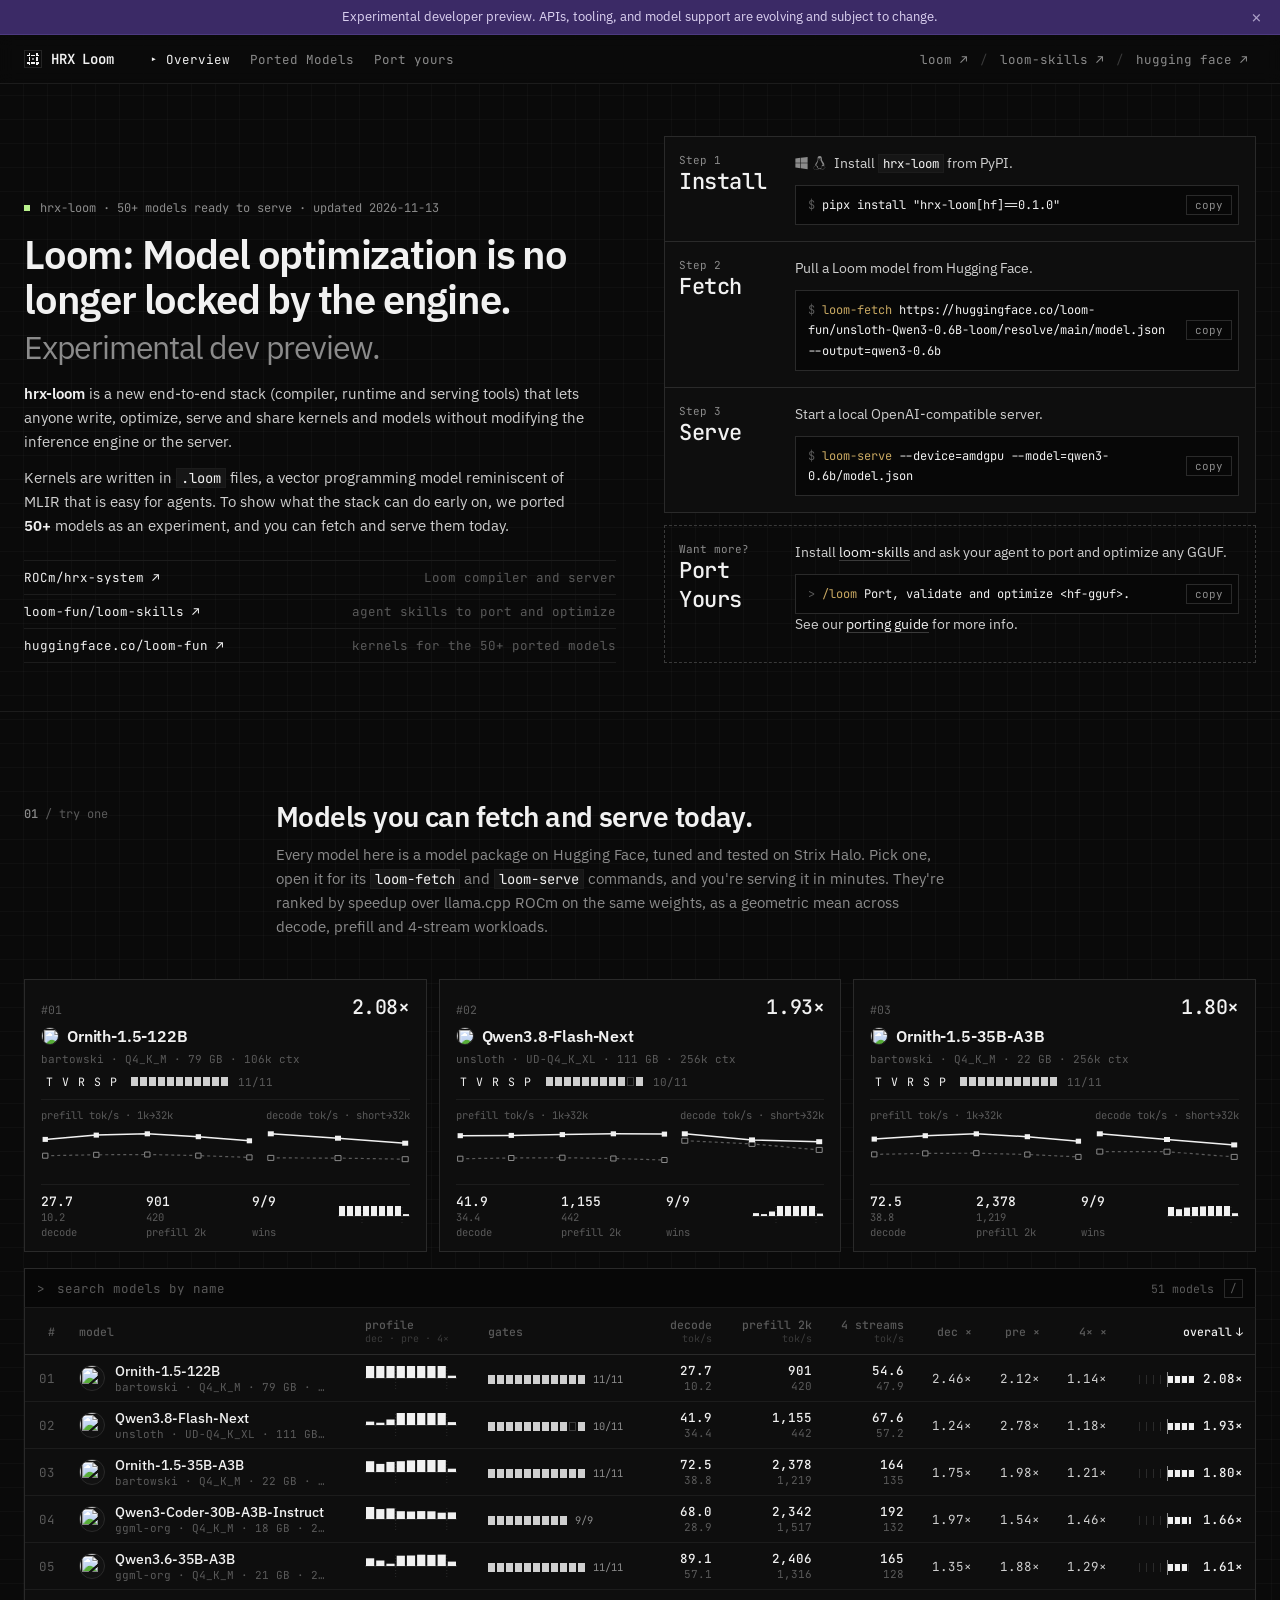
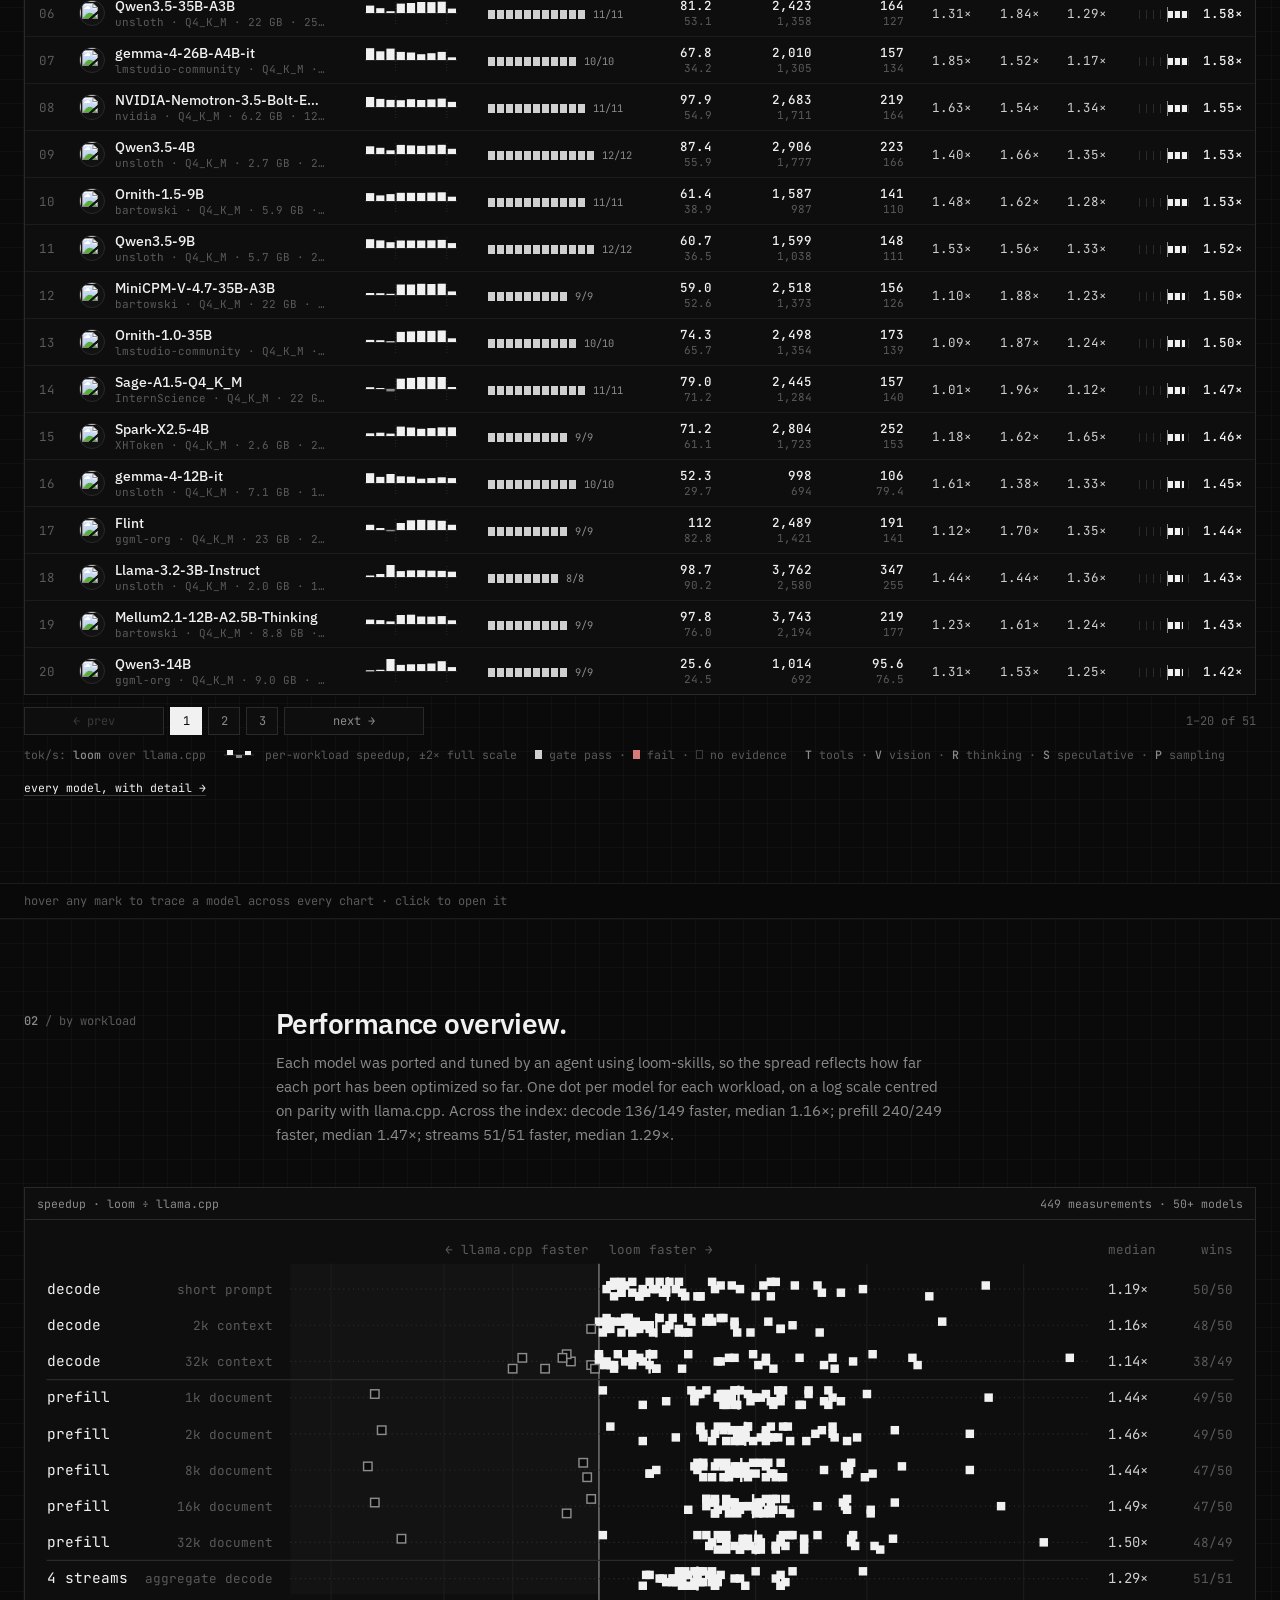
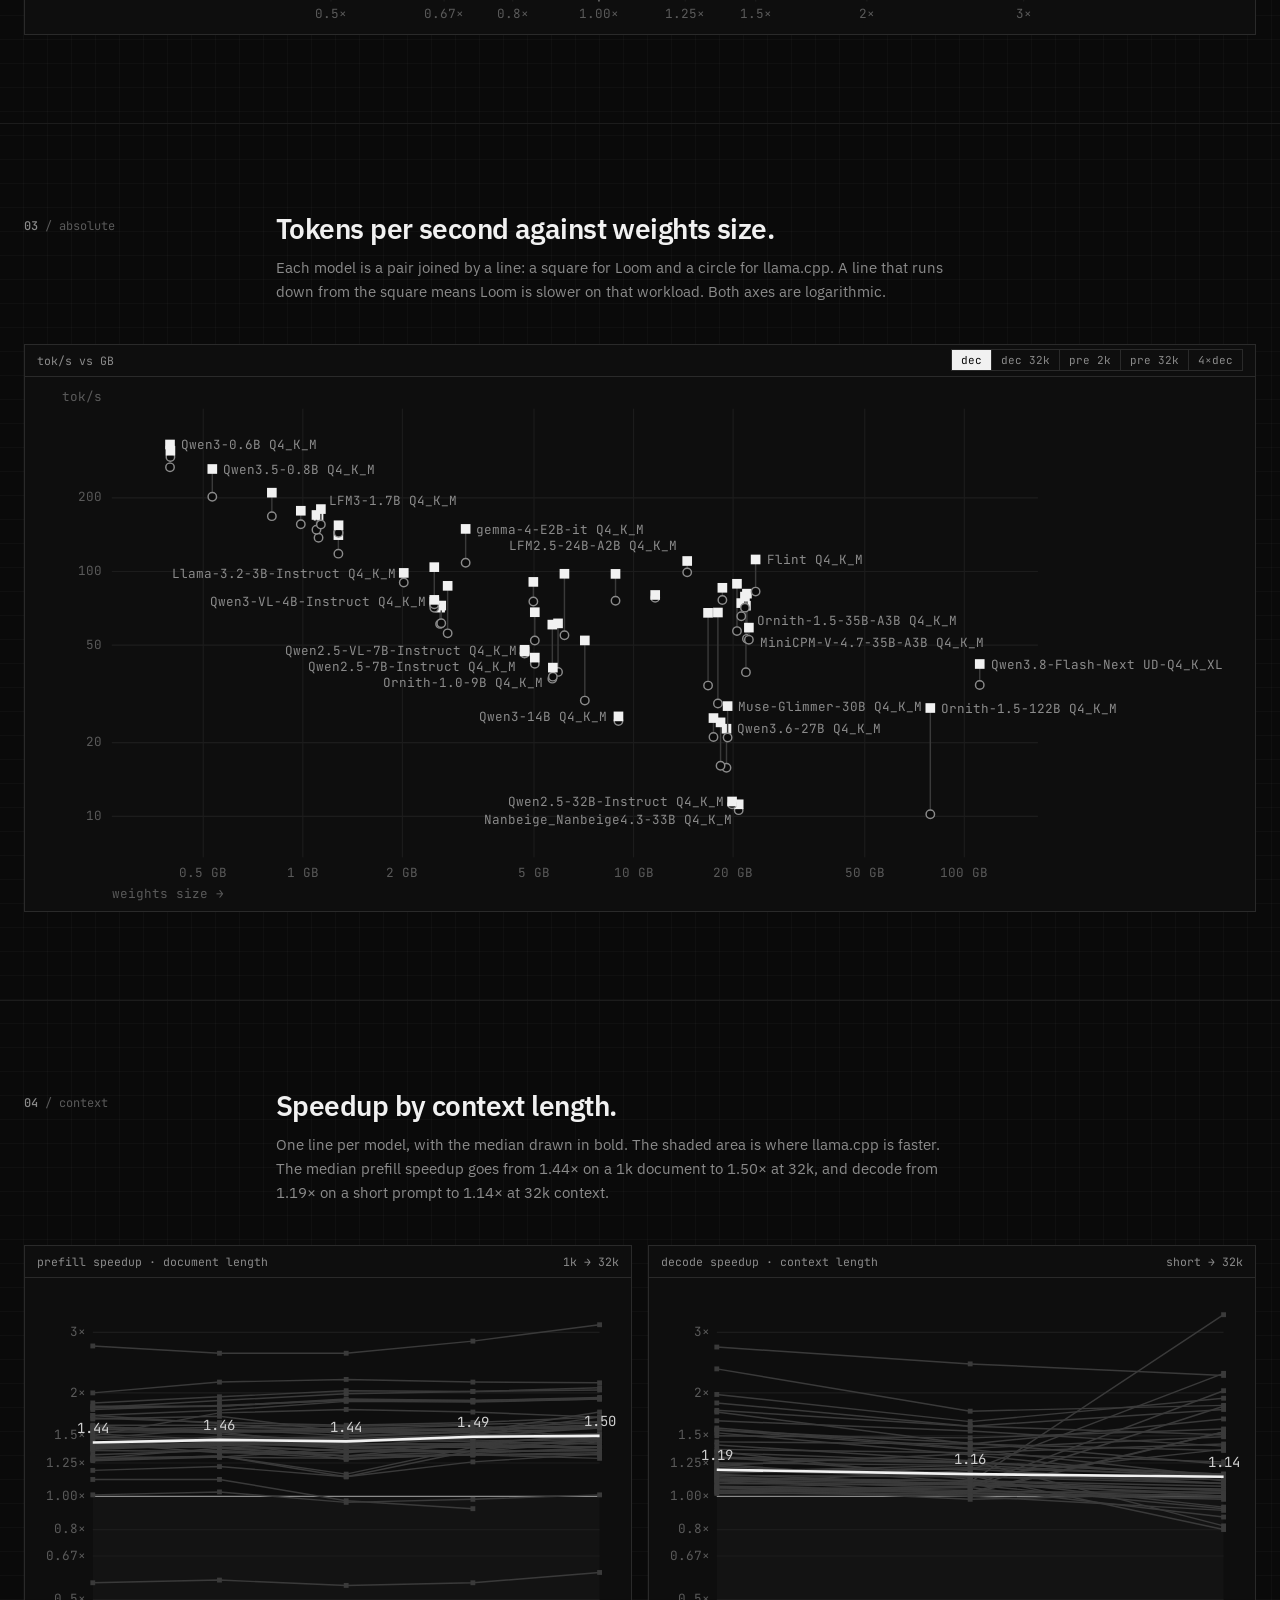
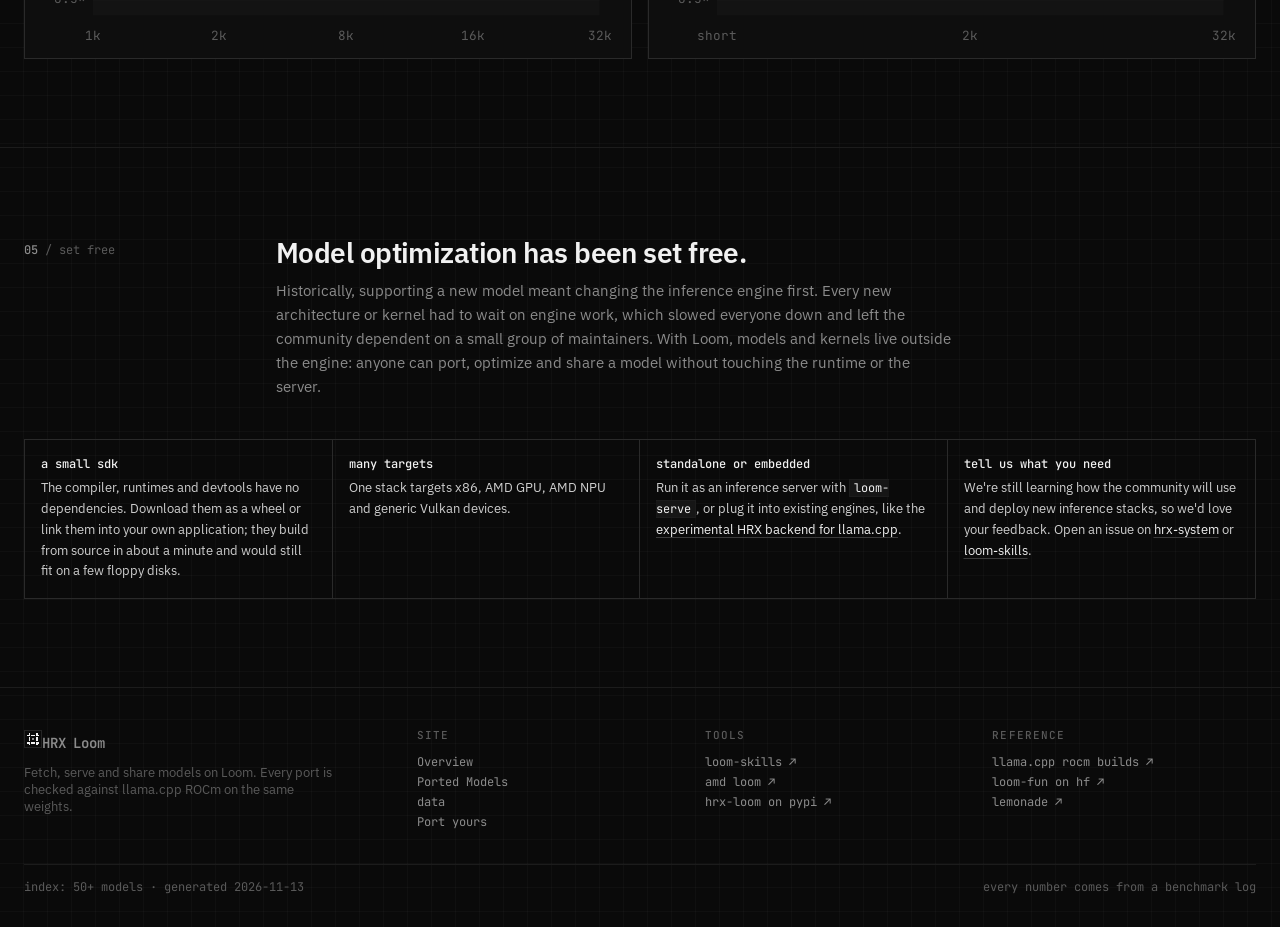
==== commit 16af0229: "Quick starts install with pipx (hrx-loom, huggingface_hub; loom-fun/loom-skills#559); copy buttons f" ====
--- a/docs/index.html
+++ b/docs/index.html
@@ -11,9 +11,9 @@
   <link rel="preconnect" href="https://fonts.googleapis.com">
   <link rel="preconnect" href="https://fonts.gstatic.com" crossorigin>
   <link href="https://fonts.googleapis.com/css2?family=JetBrains+Mono:wght@400;500;600&family=IBM+Plex+Sans:wght@400;500;600&display=swap" rel="stylesheet">
-  <link rel="stylesheet" href="assets/styles.css?v=25">
+  <link rel="stylesheet" href="assets/styles.css?v=26">
   <script src="assets/data-source.js?v=11"></script>
-  <script src="assets/loom-lib.js?v=16"></script>
+  <script src="assets/loom-lib.js?v=18"></script>
   <script src="assets/charts.js?v=16"></script>
   <script src="assets/navbar.js?v=16"></script>
   <script src="assets/footer.js?v=9"></script>
@@ -42,7 +42,7 @@
             <div class="hs-n">Step 1<b>Install</b></div>
             <div class="hs-body">
               <p><span class="os-icons"><svg class="os-ic" role="img" aria-label="Windows" fill="currentColor" xmlns="http://www.w3.org/2000/svg" viewBox="0 0 448 512"><!--! Font Awesome Free 6.7.2 by @fontawesome - https://fontawesome.com License - https://fontawesome.com/license/free (Icons: CC BY 4.0, Fonts: SIL OFL 1.1, Code: MIT License) Copyright 2024 Fonticons, Inc. --><title>Windows</title><path d="M0 93.7l183.6-25.3v177.4H0V93.7zm0 324.6l183.6 25.3V268.4H0v149.9zm203.8 28L448 480V268.4H203.8v177.9zm0-380.6v180.1H448V32L203.8 65.7z"/></svg><svg class="os-ic" role="img" aria-label="Linux" fill="currentColor" xmlns="http://www.w3.org/2000/svg" viewBox="0 0 448 512"><!--! Font Awesome Free 6.7.2 by @fontawesome - https://fontawesome.com License - https://fontawesome.com/license/free (Icons: CC BY 4.0, Fonts: SIL OFL 1.1, Code: MIT License) Copyright 2024 Fonticons, Inc. --><title>Linux</title><path d="M220.8 123.3c1 .5 1.8 1.7 3 1.7 1.1 0 2.8-.4 2.9-1.5.2-1.4-1.9-2.3-3.2-2.9-1.7-.7-3.9-1-5.5-.1-.4.2-.8.7-.6 1.1.3 1.3 2.3 1.1 3.4 1.7zm-21.9 1.7c1.2 0 2-1.2 3-1.7 1.1-.6 3.1-.4 3.5-1.6.2-.4-.2-.9-.6-1.1-1.6-.9-3.8-.6-5.5.1-1.3.6-3.4 1.5-3.2 2.9.1 1 1.8 1.5 2.8 1.4zM420 403.8c-3.6-4-5.3-11.6-7.2-19.7-1.8-8.1-3.9-16.8-10.5-22.4-1.3-1.1-2.6-2.1-4-2.9-1.3-.8-2.7-1.5-4.1-2 9.2-27.3 5.6-54.5-3.7-79.1-11.4-30.1-31.3-56.4-46.5-74.4-17.1-21.5-33.7-41.9-33.4-72C311.1 85.4 315.7.1 234.8 0 132.4-.2 158 103.4 156.9 135.2c-1.7 23.4-6.4 41.8-22.5 64.7-18.9 22.5-45.5 58.8-58.1 96.7-6 17.9-8.8 36.1-6.2 53.3-6.5 5.8-11.4 14.7-16.6 20.2-4.2 4.3-10.3 5.9-17 8.3s-14 6-18.5 14.5c-2.1 3.9-2.8 8.1-2.8 12.4 0 3.9.6 7.9 1.2 11.8 1.2 8.1 2.5 15.7.8 20.8-5.2 14.4-5.9 24.4-2.2 31.7 3.8 7.3 11.4 10.5 20.1 12.3 17.3 3.6 40.8 2.7 59.3 12.5 19.8 10.4 39.9 14.1 55.9 10.4 11.6-2.6 21.1-9.6 25.9-20.2 12.5-.1 26.3-5.4 48.3-6.6 14.9-1.2 33.6 5.3 55.1 4.1.6 2.3 1.4 4.6 2.5 6.7v.1c8.3 16.7 23.8 24.3 40.3 23 16.6-1.3 34.1-11 48.3-27.9 13.6-16.4 36-23.2 50.9-32.2 7.4-4.5 13.4-10.1 13.9-18.3.4-8.2-4.4-17.3-15.5-29.7zM223.7 87.3c9.8-22.2 34.2-21.8 44-.4 6.5 14.2 3.6 30.9-4.3 40.4-1.6-.8-5.9-2.6-12.6-4.9 1.1-1.2 3.1-2.7 3.9-4.6 4.8-11.8-.2-27-9.1-27.3-7.3-.5-13.9 10.8-11.8 23-4.1-2-9.4-3.5-13-4.4-1-6.9-.3-14.6 2.9-21.8zM183 75.8c10.1 0 20.8 14.2 19.1 33.5-3.5 1-7.1 2.5-10.2 4.6 1.2-8.9-3.3-20.1-9.6-19.6-8.4.7-9.8 21.2-1.8 28.1 1 .8 1.9-.2-5.9 5.5-15.6-14.6-10.5-52.1 8.4-52.1zm-13.6 60.7c6.2-4.6 13.6-10 14.1-10.5 4.7-4.4 13.5-14.2 27.9-14.2 7.1 0 15.6 2.3 25.9 8.9 6.3 4.1 11.3 4.4 22.6 9.3 8.4 3.5 13.7 9.7 10.5 18.2-2.6 7.1-11 14.4-22.7 18.1-11.1 3.6-19.8 16-38.2 14.9-3.9-.2-7-1-9.6-2.1-8-3.5-12.2-10.4-20-15-8.6-4.8-13.2-10.4-14.7-15.3-1.4-4.9 0-9 4.2-12.3zm3.3 334c-2.7 35.1-43.9 34.4-75.3 18-29.9-15.8-68.6-6.5-76.5-21.9-2.4-4.7-2.4-12.7 2.6-26.4v-.2c2.4-7.6.6-16-.6-23.9-1.2-7.8-1.8-15 .9-20 3.5-6.7 8.5-9.1 14.8-11.3 10.3-3.7 11.8-3.4 19.6-9.9 5.5-5.7 9.5-12.9 14.3-18 5.1-5.5 10-8.1 17.7-6.9 8.1 1.2 15.1 6.8 21.9 16l19.6 35.6c9.5 19.9 43.1 48.4 41 68.9zm-1.4-25.9c-4.1-6.6-9.6-13.6-14.4-19.6 7.1 0 14.2-2.2 16.7-8.9 2.3-6.2 0-14.9-7.4-24.9-13.5-18.2-38.3-32.5-38.3-32.5-13.5-8.4-21.1-18.7-24.6-29.9s-3-23.3-.3-35.2c5.2-22.9 18.6-45.2 27.2-59.2 2.3-1.7.8 3.2-8.7 20.8-8.5 16.1-24.4 53.3-2.6 82.4.6-20.7 5.5-41.8 13.8-61.5 12-27.4 37.3-74.9 39.3-112.7 1.1.8 4.6 3.2 6.2 4.1 4.6 2.7 8.1 6.7 12.6 10.3 12.4 10 28.5 9.2 42.4 1.2 6.2-3.5 11.2-7.5 15.9-9 9.9-3.1 17.8-8.6 22.3-15 7.7 30.4 25.7 74.3 37.2 95.7 6.1 11.4 18.3 35.5 23.6 64.6 3.3-.1 7 .4 10.9 1.4 13.8-35.7-11.7-74.2-23.3-84.9-4.7-4.6-4.9-6.6-2.6-6.5 12.6 11.2 29.2 33.7 35.2 59 2.8 11.6 3.3 23.7.4 35.7 16.4 6.8 35.9 17.9 30.7 34.8-2.2-.1-3.2 0-4.2 0 3.2-10.1-3.9-17.6-22.8-26.1-19.6-8.6-36-8.6-38.3 12.5-12.1 4.2-18.3 14.7-21.4 27.3-2.8 11.2-3.6 24.7-4.4 39.9-.5 7.7-3.6 18-6.8 29-32.1 22.9-76.7 32.9-114.3 7.2zm257.4-11.5c-.9 16.8-41.2 19.9-63.2 46.5-13.2 15.7-29.4 24.4-43.6 25.5s-26.5-4.8-33.7-19.3c-4.7-11.1-2.4-23.1 1.1-36.3 3.7-14.2 9.2-28.8 9.9-40.6.8-15.2 1.7-28.5 4.2-38.7 2.6-10.3 6.6-17.2 13.7-21.1.3-.2.7-.3 1-.5.8 13.2 7.3 26.6 18.8 29.5 12.6 3.3 30.7-7.5 38.4-16.3 9-.3 15.7-.9 22.6 5.1 9.9 8.5 7.1 30.3 17.1 41.6 10.6 11.6 14 19.5 13.7 24.6zM173.3 148.7c2 1.9 4.7 4.5 8 7.1 6.6 5.2 15.8 10.6 27.3 10.6 11.6 0 22.5-5.9 31.8-10.8 4.9-2.6 10.9-7 14.8-10.4s5.9-6.3 3.1-6.6-2.6 2.6-6 5.1c-4.4 3.2-9.7 7.4-13.9 9.8-7.4 4.2-19.5 10.2-29.9 10.2s-18.7-4.8-24.9-9.7c-3.1-2.5-5.7-5-7.7-6.9-1.5-1.4-1.9-4.6-4.3-4.9-1.4-.1-1.8 3.7 1.7 6.5z"/></svg></span>Install <code>hrx-loom</code> from PyPI.</p>
-              <div class="code inline-cmd"><pre class="wrap"><code><span class="p">$ </span>pip install "hrx-loom[hf]==0.1.0"</code></pre><button class="copy" data-copy>copy</button></div>
+              <div class="code inline-cmd"><pre class="wrap"><code><span class="p">$ </span>pipx install "hrx-loom[hf]==0.1.0"</code></pre><button class="copy" data-copy>copy</button></div>
             </div>
           </li>
           <li>
@@ -77,7 +77,7 @@
       <div class="wrap gpu-fold-in">
         <span class="gpu-fold-l">results and commands for</span>
         <span data-gpu-slot></span>
-        <span class="gpu-fold-r"><span data-gpu="spec"></span> · <span id="gpuCount"></span></span>
+        <span class="gpu-fold-r" id="gpuFoldR"></span>
       </div>
     </div>
 
@@ -189,6 +189,6 @@
   </main>
 
   <div class="footer-placeholder"></div>
-  <script src="assets/home.js?v=15"></script>
+  <script src="assets/home.js?v=17"></script>
 </body>
 </html>
--- a/docs/assets/styles.css
+++ b/docs/assets/styles.css
@@ -90,6 +90,9 @@
 .gpu-fold-in { display: flex; align-items: center; gap: 16px; flex-wrap: wrap; min-height: 64px; padding-top: 12px; padding-bottom: 12px; }
 .gpu-fold-l { font: 11.5px var(--mono); text-transform: uppercase; letter-spacing: .1em; color: var(--faint); }
 .gpu-fold-r { font: 12px var(--mono); color: var(--faint); margin-left: auto; }
+.gpu-alts { display: grid; }   /* every GPU's version of a command in one cell: sized by the longest */
+.gpu-alt { grid-area: 1 / 1; visibility: hidden; }
+.gpu-alt.on { visibility: visible; }
 .nav-gpu { display: flex; align-items: center; opacity: 0; visibility: hidden; transform: translateY(-6px); transition: opacity .18s ease, transform .18s ease, visibility 0s .18s; }
 .nav.gpu-docked .nav-gpu { opacity: 1; visibility: visible; transform: none; transition: opacity .18s ease, transform .18s ease; }
 
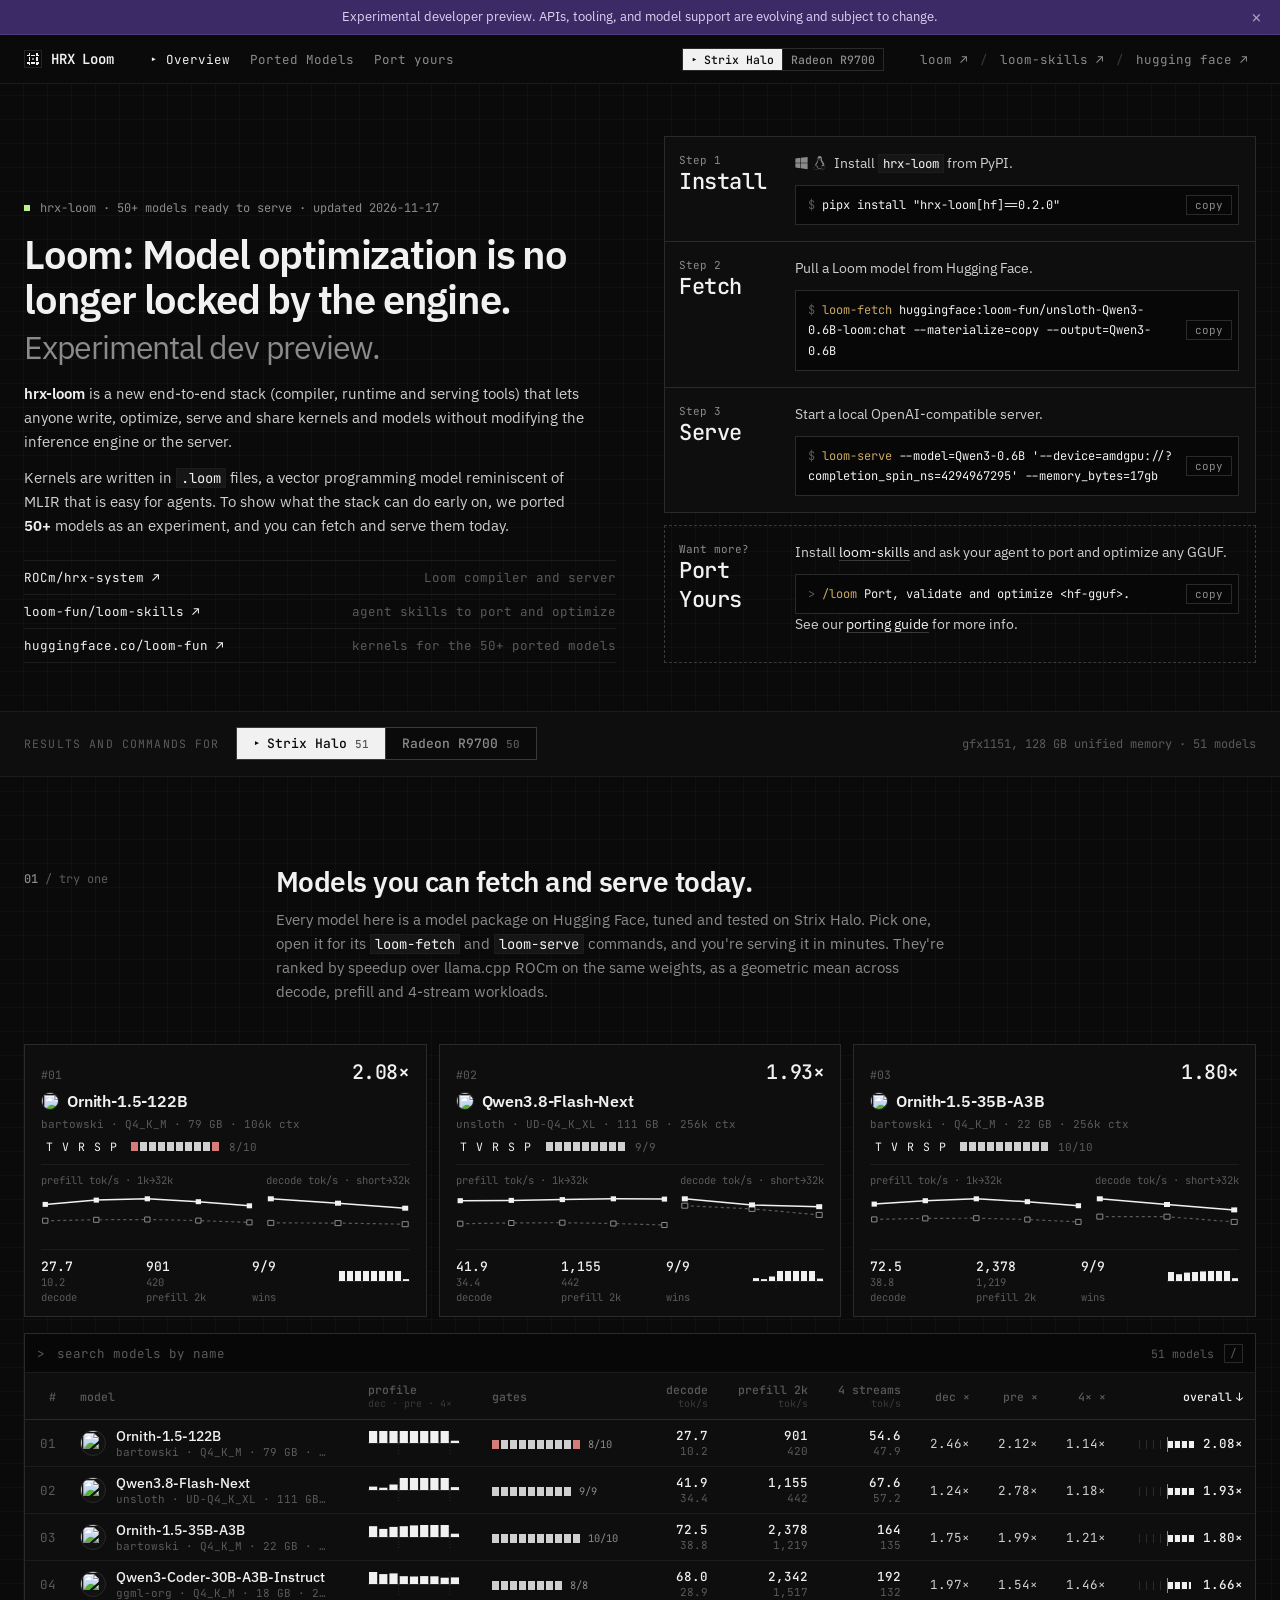
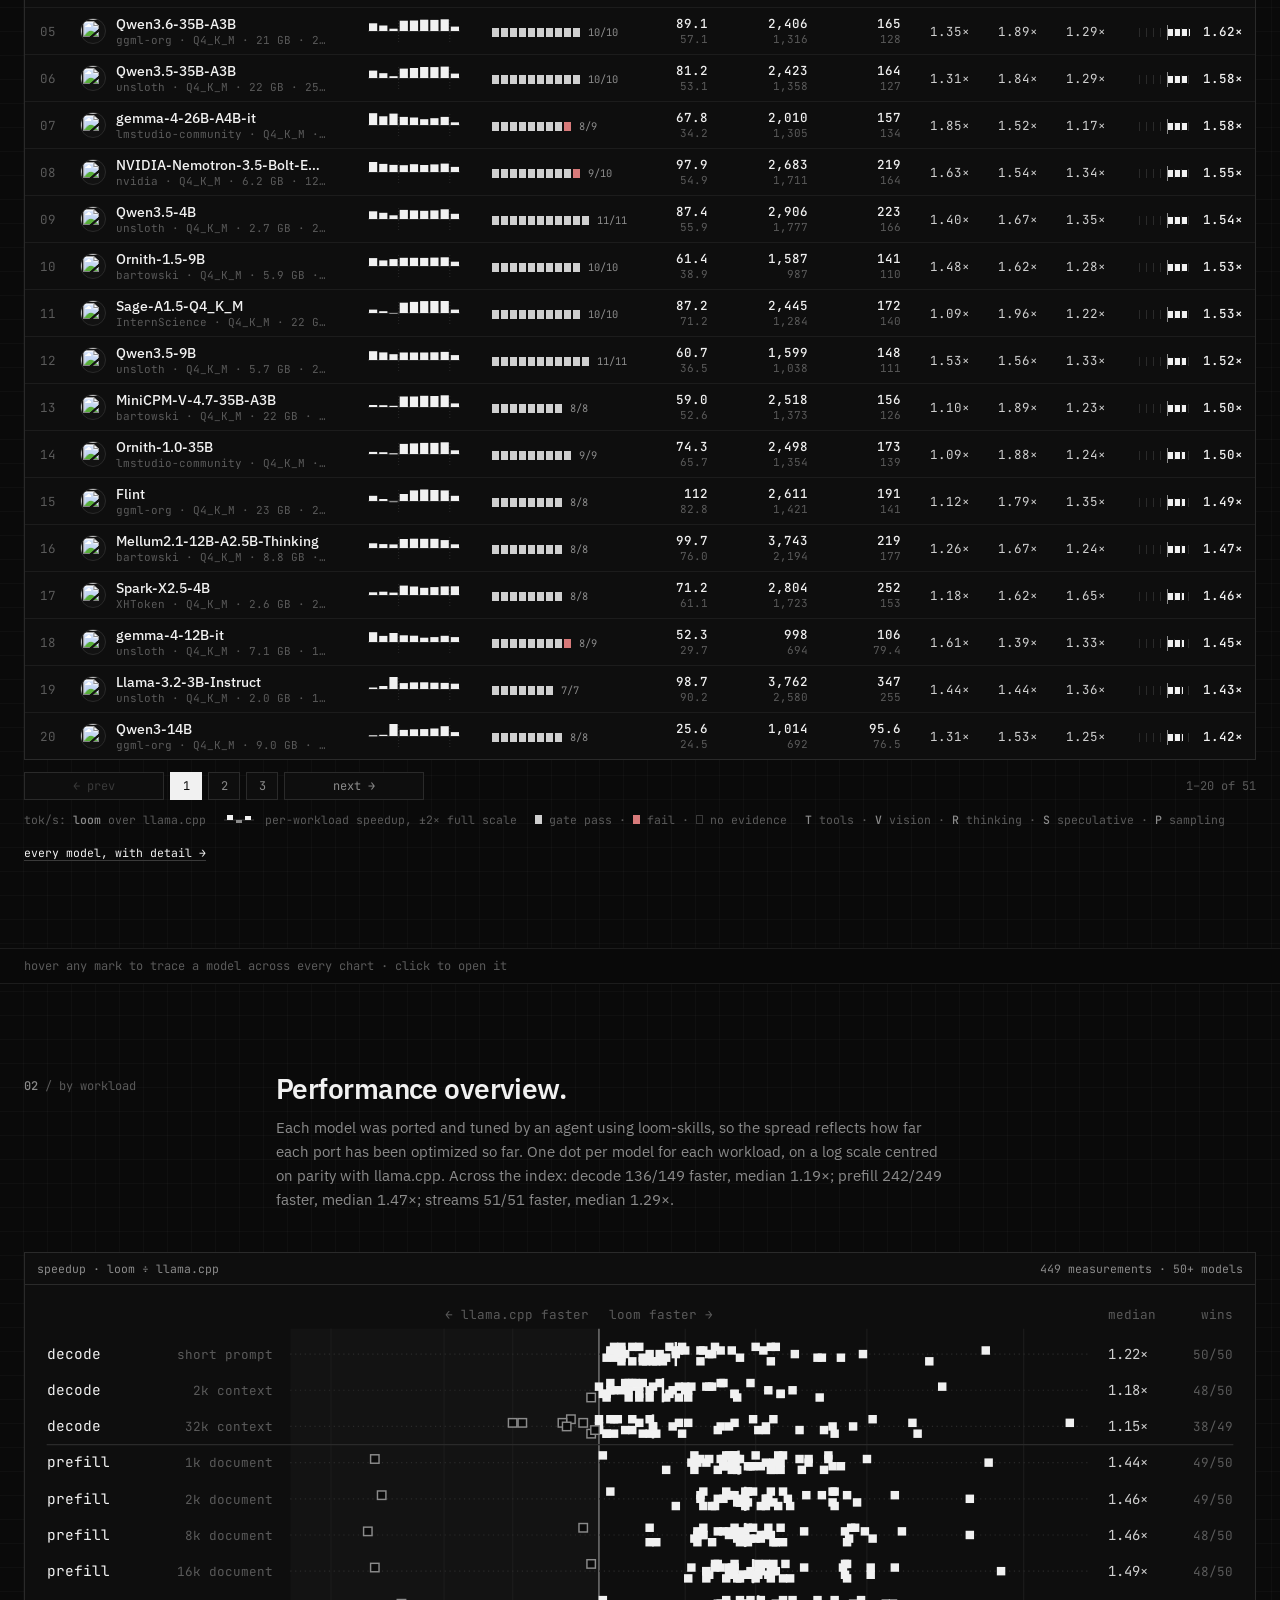
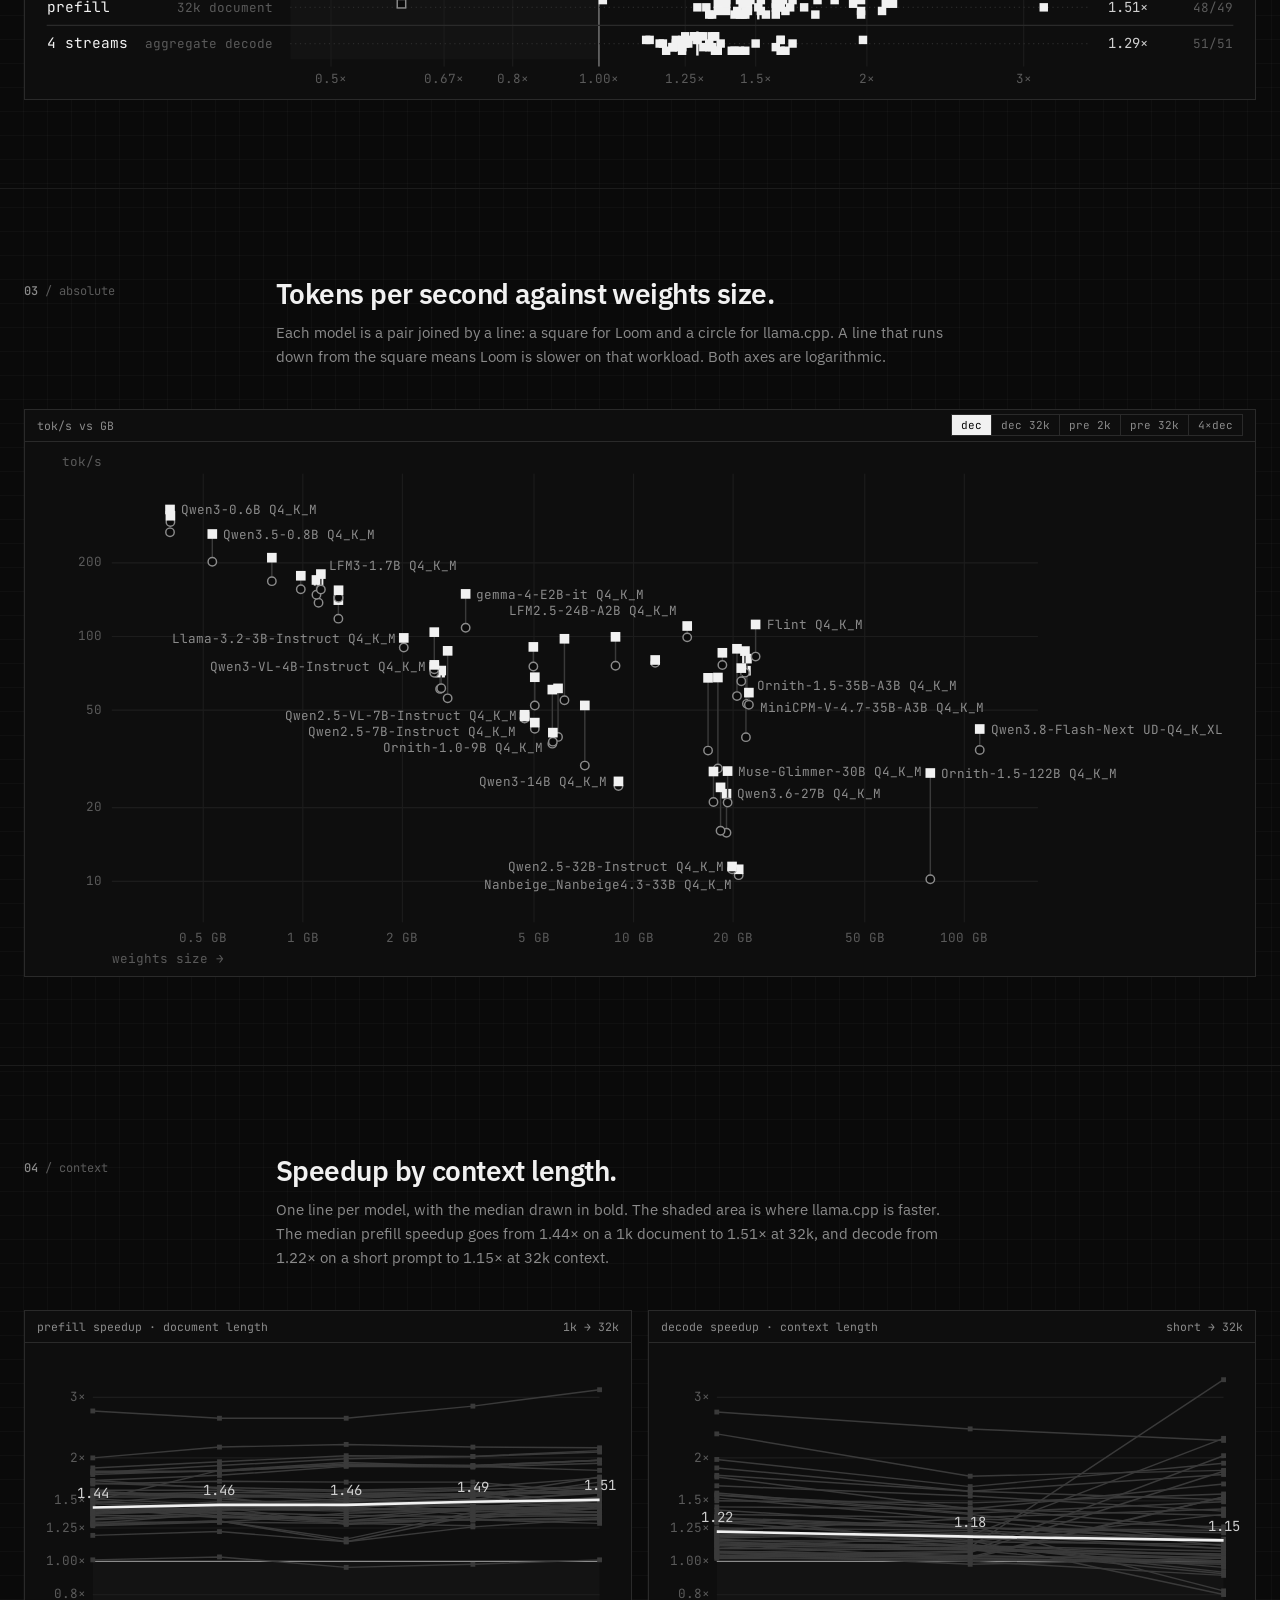
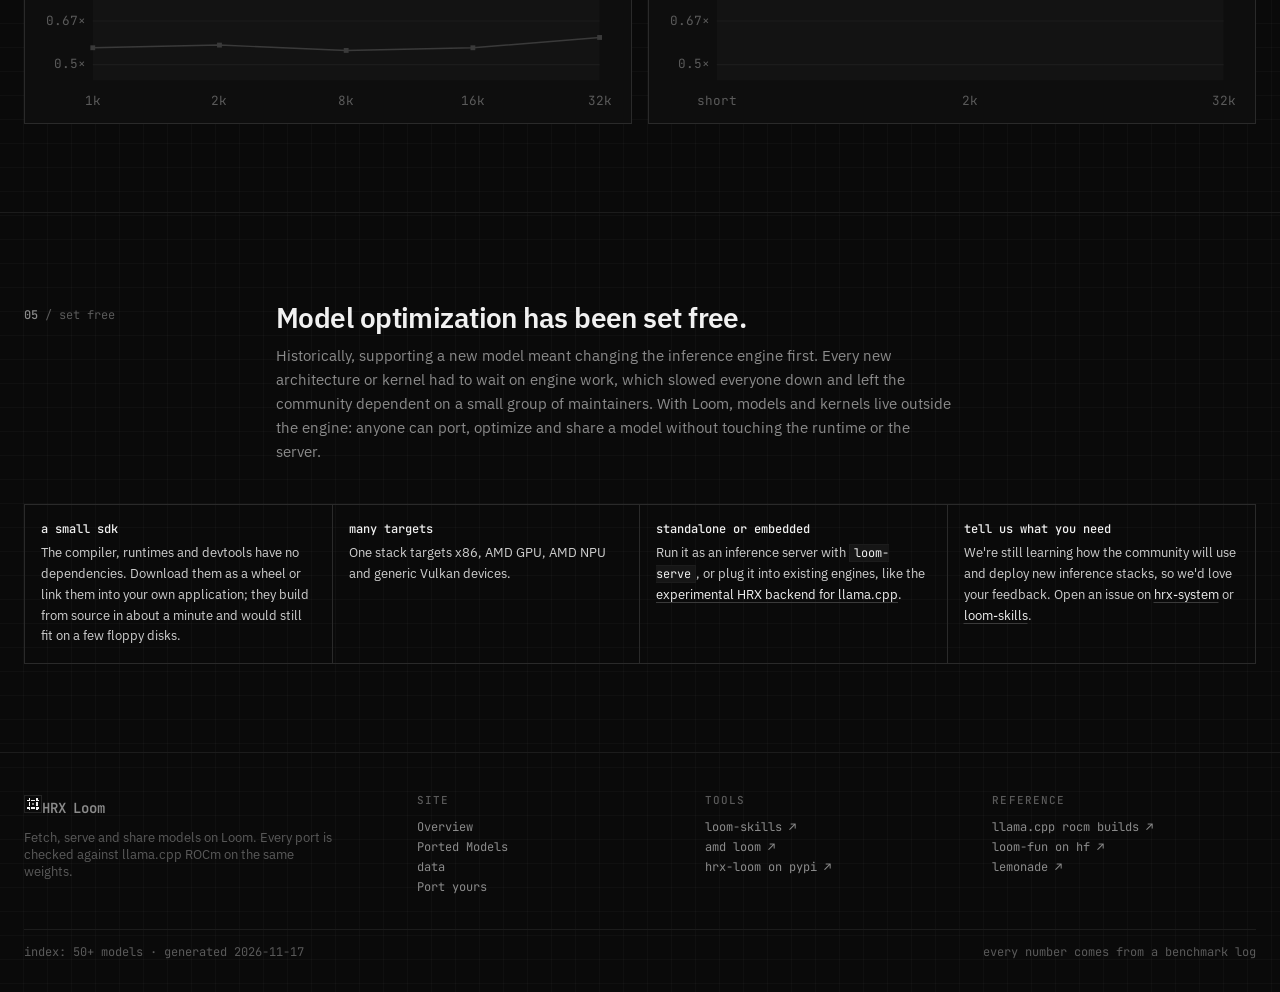
==== commit 9748fb55: "Site for hrx-loom 0.2.0 cards; RX 9070 XT and Strix Point (gfx1150) browsable Co-Authored-By: Claude" ====
--- a/docs/index.html
+++ b/docs/index.html
@@ -42,21 +42,21 @@
             <div class="hs-n">Step 1<b>Install</b></div>
             <div class="hs-body">
               <p><span class="os-icons"><svg class="os-ic" role="img" aria-label="Windows" fill="currentColor" xmlns="http://www.w3.org/2000/svg" viewBox="0 0 448 512"><!--! Font Awesome Free 6.7.2 by @fontawesome - https://fontawesome.com License - https://fontawesome.com/license/free (Icons: CC BY 4.0, Fonts: SIL OFL 1.1, Code: MIT License) Copyright 2024 Fonticons, Inc. --><title>Windows</title><path d="M0 93.7l183.6-25.3v177.4H0V93.7zm0 324.6l183.6 25.3V268.4H0v149.9zm203.8 28L448 480V268.4H203.8v177.9zm0-380.6v180.1H448V32L203.8 65.7z"/></svg><svg class="os-ic" role="img" aria-label="Linux" fill="currentColor" xmlns="http://www.w3.org/2000/svg" viewBox="0 0 448 512"><!--! Font Awesome Free 6.7.2 by @fontawesome - https://fontawesome.com License - https://fontawesome.com/license/free (Icons: CC BY 4.0, Fonts: SIL OFL 1.1, Code: MIT License) Copyright 2024 Fonticons, Inc. --><title>Linux</title><path d="M220.8 123.3c1 .5 1.8 1.7 3 1.7 1.1 0 2.8-.4 2.9-1.5.2-1.4-1.9-2.3-3.2-2.9-1.7-.7-3.9-1-5.5-.1-.4.2-.8.7-.6 1.1.3 1.3 2.3 1.1 3.4 1.7zm-21.9 1.7c1.2 0 2-1.2 3-1.7 1.1-.6 3.1-.4 3.5-1.6.2-.4-.2-.9-.6-1.1-1.6-.9-3.8-.6-5.5.1-1.3.6-3.4 1.5-3.2 2.9.1 1 1.8 1.5 2.8 1.4zM420 403.8c-3.6-4-5.3-11.6-7.2-19.7-1.8-8.1-3.9-16.8-10.5-22.4-1.3-1.1-2.6-2.1-4-2.9-1.3-.8-2.7-1.5-4.1-2 9.2-27.3 5.6-54.5-3.7-79.1-11.4-30.1-31.3-56.4-46.5-74.4-17.1-21.5-33.7-41.9-33.4-72C311.1 85.4 315.7.1 234.8 0 132.4-.2 158 103.4 156.9 135.2c-1.7 23.4-6.4 41.8-22.5 64.7-18.9 22.5-45.5 58.8-58.1 96.7-6 17.9-8.8 36.1-6.2 53.3-6.5 5.8-11.4 14.7-16.6 20.2-4.2 4.3-10.3 5.9-17 8.3s-14 6-18.5 14.5c-2.1 3.9-2.8 8.1-2.8 12.4 0 3.9.6 7.9 1.2 11.8 1.2 8.1 2.5 15.7.8 20.8-5.2 14.4-5.9 24.4-2.2 31.7 3.8 7.3 11.4 10.5 20.1 12.3 17.3 3.6 40.8 2.7 59.3 12.5 19.8 10.4 39.9 14.1 55.9 10.4 11.6-2.6 21.1-9.6 25.9-20.2 12.5-.1 26.3-5.4 48.3-6.6 14.9-1.2 33.6 5.3 55.1 4.1.6 2.3 1.4 4.6 2.5 6.7v.1c8.3 16.7 23.8 24.3 40.3 23 16.6-1.3 34.1-11 48.3-27.9 13.6-16.4 36-23.2 50.9-32.2 7.4-4.5 13.4-10.1 13.9-18.3.4-8.2-4.4-17.3-15.5-29.7zM223.7 87.3c9.8-22.2 34.2-21.8 44-.4 6.5 14.2 3.6 30.9-4.3 40.4-1.6-.8-5.9-2.6-12.6-4.9 1.1-1.2 3.1-2.7 3.9-4.6 4.8-11.8-.2-27-9.1-27.3-7.3-.5-13.9 10.8-11.8 23-4.1-2-9.4-3.5-13-4.4-1-6.9-.3-14.6 2.9-21.8zM183 75.8c10.1 0 20.8 14.2 19.1 33.5-3.5 1-7.1 2.5-10.2 4.6 1.2-8.9-3.3-20.1-9.6-19.6-8.4.7-9.8 21.2-1.8 28.1 1 .8 1.9-.2-5.9 5.5-15.6-14.6-10.5-52.1 8.4-52.1zm-13.6 60.7c6.2-4.6 13.6-10 14.1-10.5 4.7-4.4 13.5-14.2 27.9-14.2 7.1 0 15.6 2.3 25.9 8.9 6.3 4.1 11.3 4.4 22.6 9.3 8.4 3.5 13.7 9.7 10.5 18.2-2.6 7.1-11 14.4-22.7 18.1-11.1 3.6-19.8 16-38.2 14.9-3.9-.2-7-1-9.6-2.1-8-3.5-12.2-10.4-20-15-8.6-4.8-13.2-10.4-14.7-15.3-1.4-4.9 0-9 4.2-12.3zm3.3 334c-2.7 35.1-43.9 34.4-75.3 18-29.9-15.8-68.6-6.5-76.5-21.9-2.4-4.7-2.4-12.7 2.6-26.4v-.2c2.4-7.6.6-16-.6-23.9-1.2-7.8-1.8-15 .9-20 3.5-6.7 8.5-9.1 14.8-11.3 10.3-3.7 11.8-3.4 19.6-9.9 5.5-5.7 9.5-12.9 14.3-18 5.1-5.5 10-8.1 17.7-6.9 8.1 1.2 15.1 6.8 21.9 16l19.6 35.6c9.5 19.9 43.1 48.4 41 68.9zm-1.4-25.9c-4.1-6.6-9.6-13.6-14.4-19.6 7.1 0 14.2-2.2 16.7-8.9 2.3-6.2 0-14.9-7.4-24.9-13.5-18.2-38.3-32.5-38.3-32.5-13.5-8.4-21.1-18.7-24.6-29.9s-3-23.3-.3-35.2c5.2-22.9 18.6-45.2 27.2-59.2 2.3-1.7.8 3.2-8.7 20.8-8.5 16.1-24.4 53.3-2.6 82.4.6-20.7 5.5-41.8 13.8-61.5 12-27.4 37.3-74.9 39.3-112.7 1.1.8 4.6 3.2 6.2 4.1 4.6 2.7 8.1 6.7 12.6 10.3 12.4 10 28.5 9.2 42.4 1.2 6.2-3.5 11.2-7.5 15.9-9 9.9-3.1 17.8-8.6 22.3-15 7.7 30.4 25.7 74.3 37.2 95.7 6.1 11.4 18.3 35.5 23.6 64.6 3.3-.1 7 .4 10.9 1.4 13.8-35.7-11.7-74.2-23.3-84.9-4.7-4.6-4.9-6.6-2.6-6.5 12.6 11.2 29.2 33.7 35.2 59 2.8 11.6 3.3 23.7.4 35.7 16.4 6.8 35.9 17.9 30.7 34.8-2.2-.1-3.2 0-4.2 0 3.2-10.1-3.9-17.6-22.8-26.1-19.6-8.6-36-8.6-38.3 12.5-12.1 4.2-18.3 14.7-21.4 27.3-2.8 11.2-3.6 24.7-4.4 39.9-.5 7.7-3.6 18-6.8 29-32.1 22.9-76.7 32.9-114.3 7.2zm257.4-11.5c-.9 16.8-41.2 19.9-63.2 46.5-13.2 15.7-29.4 24.4-43.6 25.5s-26.5-4.8-33.7-19.3c-4.7-11.1-2.4-23.1 1.1-36.3 3.7-14.2 9.2-28.8 9.9-40.6.8-15.2 1.7-28.5 4.2-38.7 2.6-10.3 6.6-17.2 13.7-21.1.3-.2.7-.3 1-.5.8 13.2 7.3 26.6 18.8 29.5 12.6 3.3 30.7-7.5 38.4-16.3 9-.3 15.7-.9 22.6 5.1 9.9 8.5 7.1 30.3 17.1 41.6 10.6 11.6 14 19.5 13.7 24.6zM173.3 148.7c2 1.9 4.7 4.5 8 7.1 6.6 5.2 15.8 10.6 27.3 10.6 11.6 0 22.5-5.9 31.8-10.8 4.9-2.6 10.9-7 14.8-10.4s5.9-6.3 3.1-6.6-2.6 2.6-6 5.1c-4.4 3.2-9.7 7.4-13.9 9.8-7.4 4.2-19.5 10.2-29.9 10.2s-18.7-4.8-24.9-9.7c-3.1-2.5-5.7-5-7.7-6.9-1.5-1.4-1.9-4.6-4.3-4.9-1.4-.1-1.8 3.7 1.7 6.5z"/></svg></span>Install <code>hrx-loom</code> from PyPI.</p>
-              <div class="code inline-cmd"><pre class="wrap"><code><span class="p">$ </span>pipx install "hrx-loom[hf]==0.1.0"</code></pre><button class="copy" data-copy>copy</button></div>
+              <div class="code inline-cmd"><pre class="wrap"><code><span class="p">$ </span>pipx install "hrx-loom[hf]==0.2.0"</code></pre><button class="copy" data-copy>copy</button></div>
             </div>
           </li>
           <li>
             <div class="hs-n">Step 2<b>Fetch</b></div>
             <div class="hs-body">
               <p>Pull a Loom model from Hugging Face.</p>
-              <div class="code inline-cmd"><pre class="wrap"><code id="heroFetch"><span class="p">$ </span><span class="s">loom-fetch</span> https://huggingface.co/loom-fun/unsloth-Qwen3-0.6B-loom/resolve/main/model.json --output=qwen3-0.6b</code></pre><button class="copy" data-copy>copy</button></div>
+              <div class="code inline-cmd"><pre class="wrap"><code id="heroFetch"><span class="p">$ </span><span class="s">loom-fetch</span> huggingface:loom-fun/unsloth-Qwen3-0.6B-loom --materialize=copy --output=Qwen3-0.6B</code></pre><button class="copy" data-copy>copy</button></div>
             </div>
           </li>
           <li>
             <div class="hs-n">Step 3<b>Serve</b></div>
             <div class="hs-body">
               <p>Start a local OpenAI-compatible server.</p>
-              <div class="code inline-cmd"><pre class="wrap"><code><span class="p">$ </span><span class="s">loom-serve</span> --device=amdgpu --model=qwen3-0.6b/model.json</code></pre><button class="copy" data-copy>copy</button></div>
+              <div class="code inline-cmd"><pre class="wrap"><code id="heroServe"><span class="p">$ </span><span class="s">loom-serve</span> --model=Qwen3-0.6B '--device=amdgpu://?completion_spin_ns=4294967295'</code></pre><button class="copy" data-copy>copy</button></div>
             </div>
           </li>
         </ol>
--- a/docs/assets/styles.css
+++ b/docs/assets/styles.css
@@ -62,7 +62,7 @@
 .wordmark img { width: 18px; height: 18px; }
 .wordmark span { color: var(--faint); margin: 0 1px; }
 .nav-links { display: flex; gap: 4px; flex: 1; }
-.nav-links a, .nav-ext a { color: var(--dim); padding: 4px 8px; transition: color .12s; }
+.nav-links a, .nav-ext a { color: var(--dim); padding: 4px 8px; white-space: nowrap; transition: color .12s; }
 .nav-links a:hover, .nav-ext a:hover, .nav-links a.active { color: var(--hi); }
 .nav-links a.active::before { content: '▸ '; color: var(--hi); }
 .nav-ext { display: flex; gap: 4px; align-items: center; }
@@ -84,7 +84,7 @@
 .gpu-tg a.on small { color: #555; }
 .gpu-tg a.on::before { content: '▸'; margin-right: -2px; }
 .gpu-tg.compact { border-color: var(--line-2); }
-.gpu-tg.compact a { padding: 3px 10px; font-size: 11.5px; }
+.gpu-tg.compact a { padding: 3px 8px; font-size: 11.5px; }
 .gpu-tg.compact a + a { border-left-color: var(--line-2); }
 .gpu-fold { border-bottom: 1px solid var(--line); background: var(--panel); }
 .gpu-fold-in { display: flex; align-items: center; gap: 16px; flex-wrap: wrap; min-height: 64px; padding-top: 12px; padding-bottom: 12px; }
@@ -593,6 +593,12 @@
   .views { margin-left: 0; }
   .gpu-fold-r { margin-left: 0; width: 100%; }
   .gpu-tg.compact a { padding: 3px 7px; font-size: 11px; }
+  /* four GPUs do not fit one row: the fold's toggle is a 2x2 grid, the nav's scrolls sideways */
+  .gpu-tg:not(.compact) { display: grid; grid-template-columns: 1fr 1fr; width: 100%; }
+  .gpu-tg:not(.compact) a:nth-child(odd) { border-left: 0; }
+  .gpu-tg:not(.compact) a:nth-child(n+3) { border-top: 1px solid var(--line-3); }
+  .nav-gpu { min-width: 0; overflow-x: auto; scrollbar-width: none; }
+  .gpu-tg.compact { flex: none; }
 }
 @media (prefers-reduced-motion: reduce) {
   *, *::before, *::after { animation: none !important; transition: none !important; }
@@ -601,3 +607,5 @@
 @media (max-width: 420px) {
   .nav.gpu-docked .wordmark { font-size: 0; gap: 0; }   /* logo only while the GPU toggle is docked */
 }
+/* four GPUs in the nav: below 1180px the external links make room (they are in the footer too) */
+@media (max-width: 1180px) and (min-width: 721px) { .nav-ext { display: none; } }
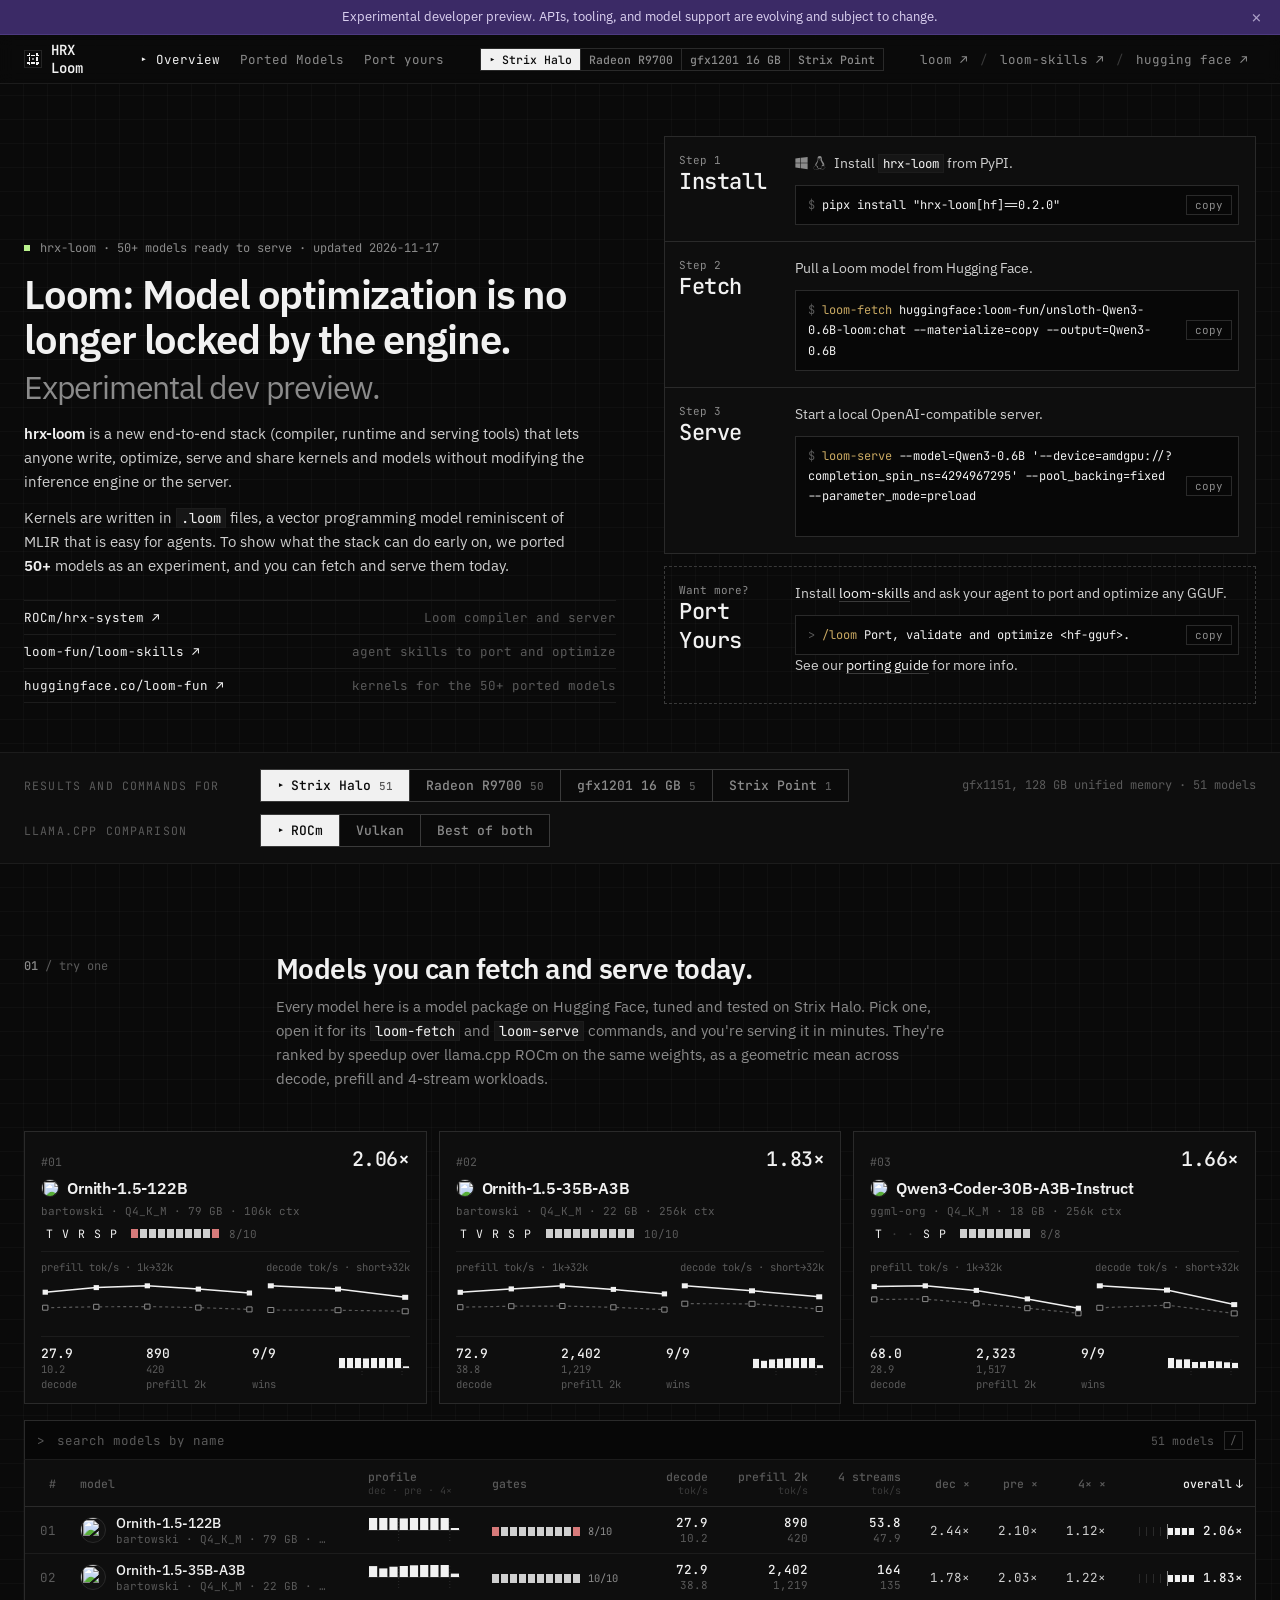
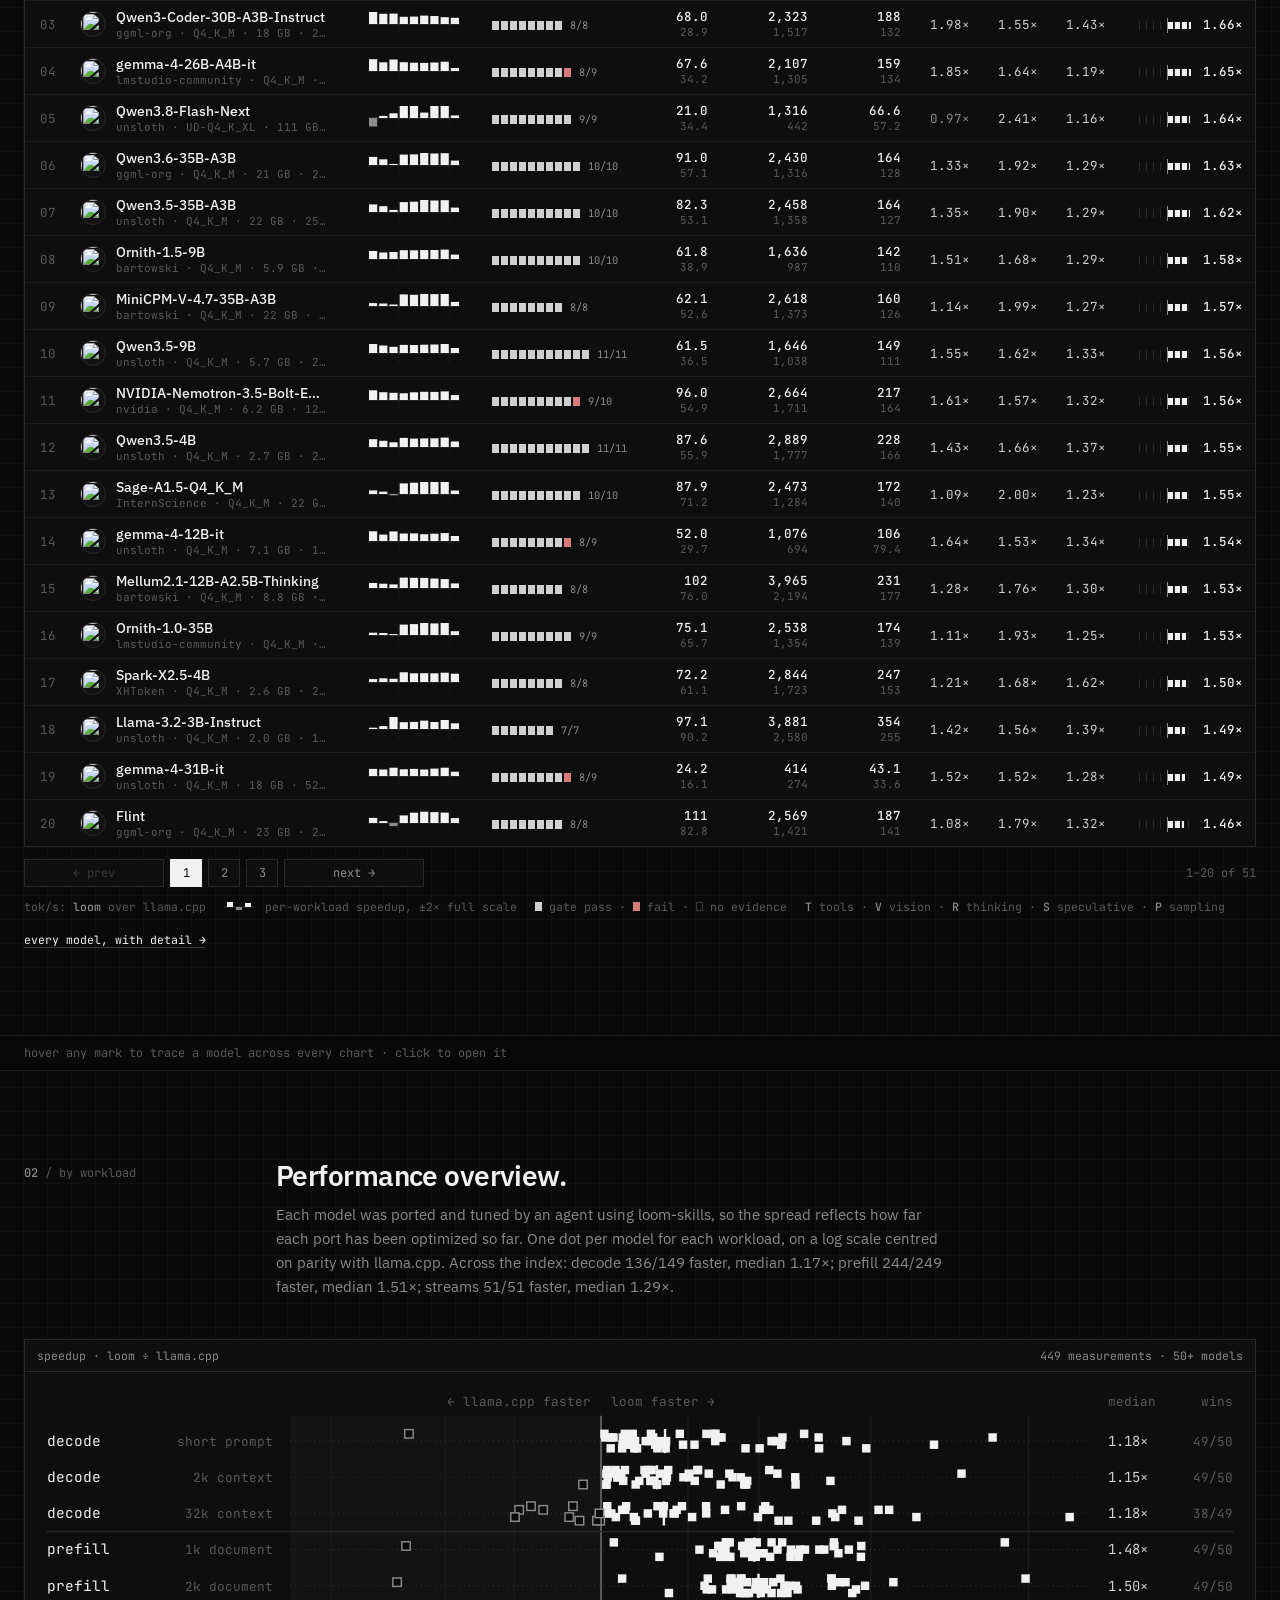
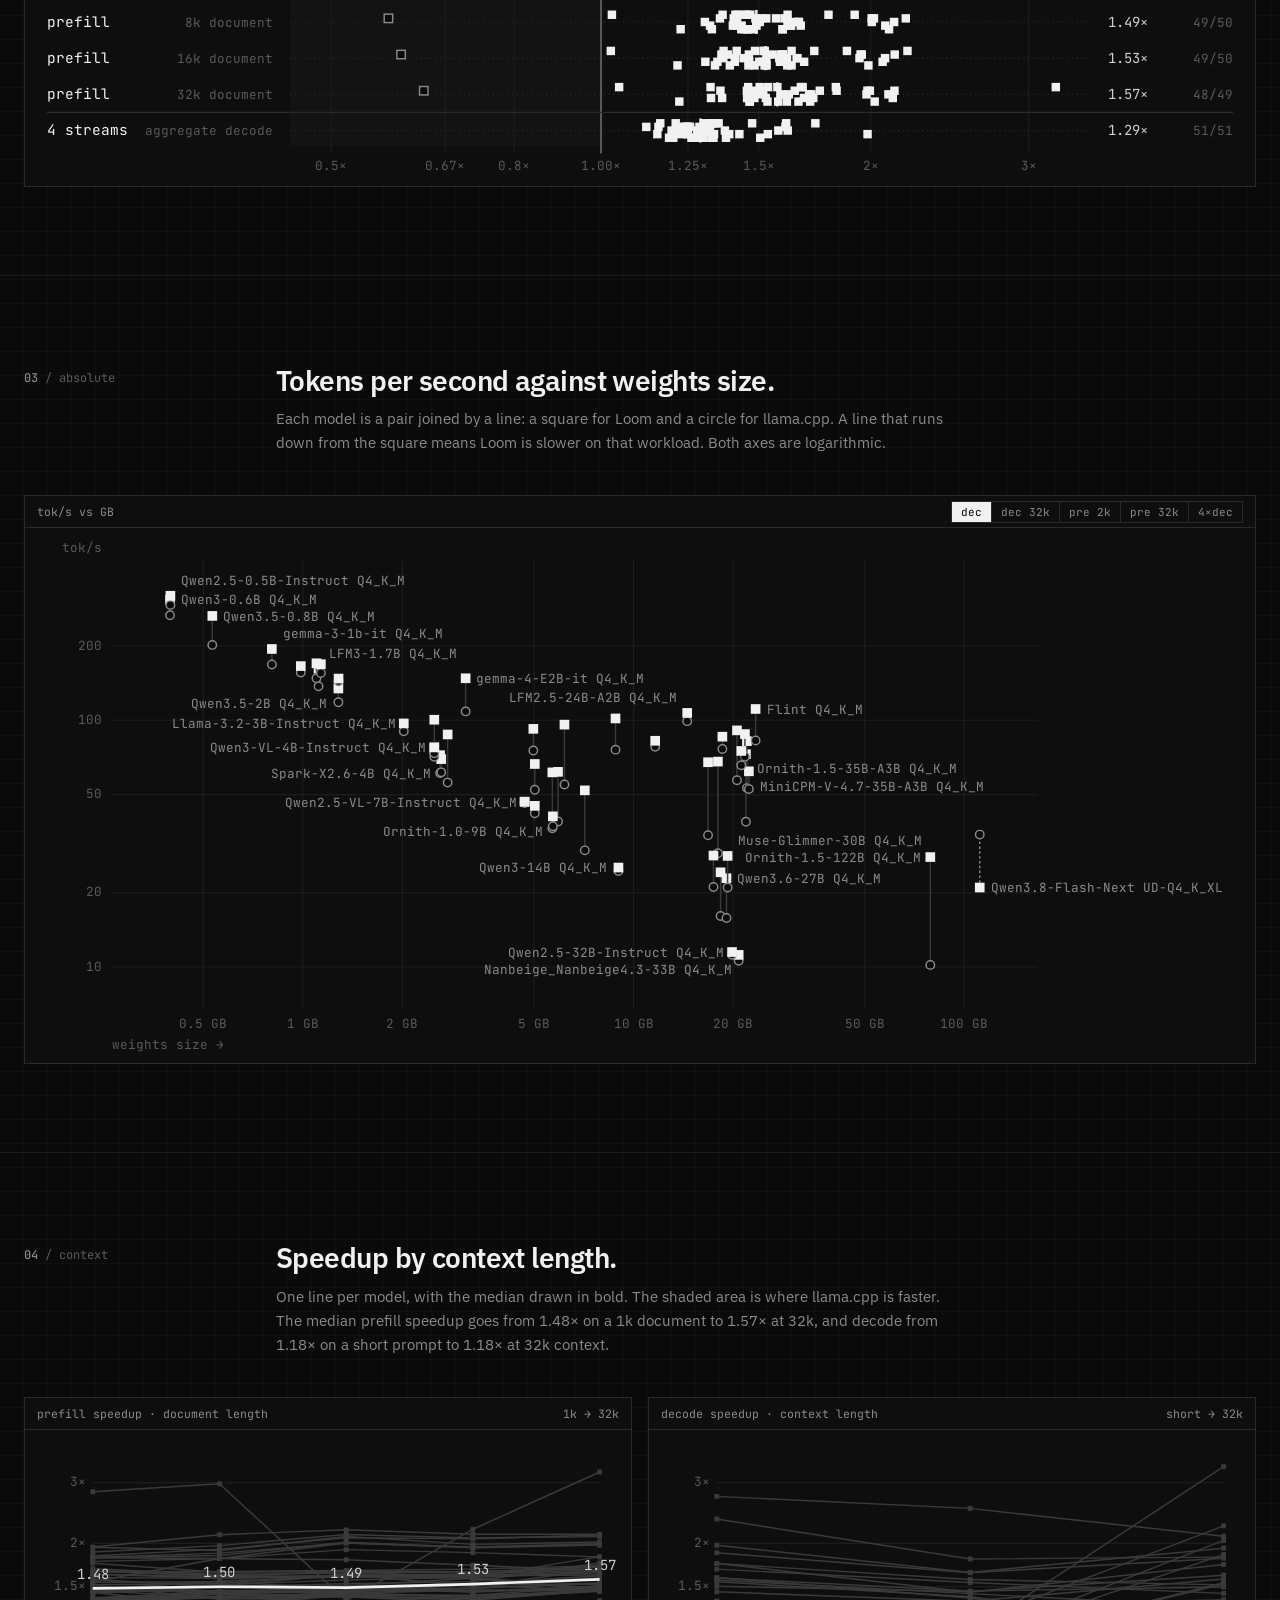
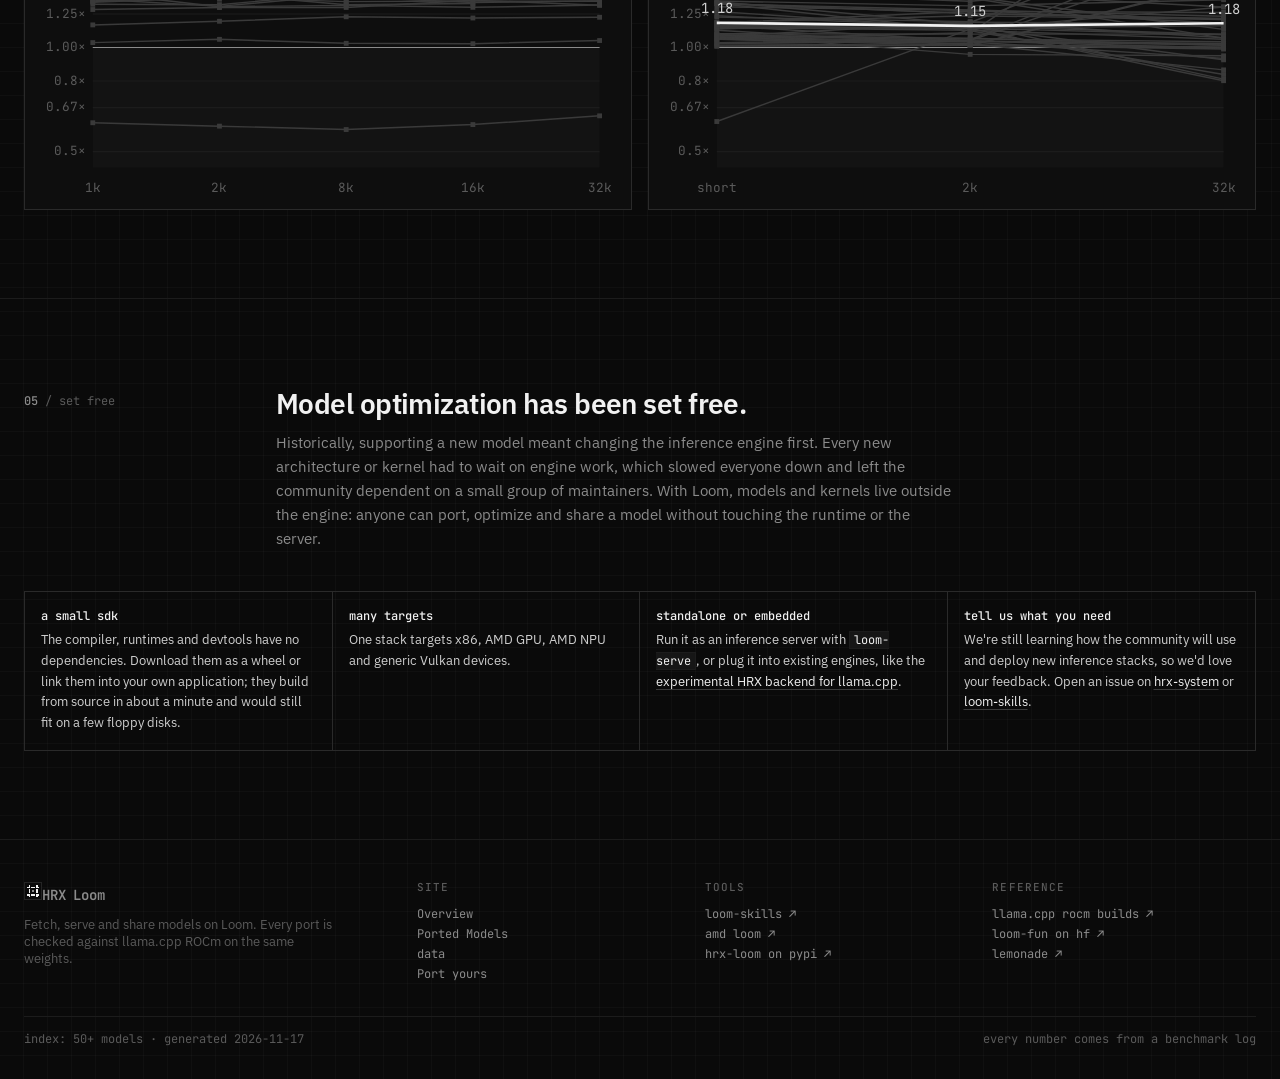
==== commit edfd5140: "Add Vulkan and best-of-both llama.cpp comparisons" ====
--- a/docs/index.html
+++ b/docs/index.html
@@ -11,10 +11,10 @@
   <link rel="preconnect" href="https://fonts.googleapis.com">
   <link rel="preconnect" href="https://fonts.gstatic.com" crossorigin>
   <link href="https://fonts.googleapis.com/css2?family=JetBrains+Mono:wght@400;500;600&family=IBM+Plex+Sans:wght@400;500;600&display=swap" rel="stylesheet">
-  <link rel="stylesheet" href="assets/styles.css?v=26">
-  <script src="assets/data-source.js?v=11"></script>
-  <script src="assets/loom-lib.js?v=18"></script>
-  <script src="assets/charts.js?v=16"></script>
+  <link rel="stylesheet" href="assets/styles.css?v=1201">
+  <script src="assets/data-source.js?v=1201"></script>
+  <script src="assets/loom-lib.js?v=1201"></script>
+  <script src="assets/charts.js?v=1201"></script>
   <script src="assets/navbar.js?v=16"></script>
   <script src="assets/footer.js?v=9"></script>
 </head>
@@ -75,9 +75,12 @@
     <!-- the fold: which GPU the results below and the commands above are for (docks into the nav when scrolled past) -->
     <div class="gpu-fold" data-gpu-toggle>
       <div class="wrap gpu-fold-in">
-        <span class="gpu-fold-l">results and commands for</span>
+        <div class="settings-row">
+          <span class="gpu-fold-l">results and commands for</span>
         <span data-gpu-slot></span>
         <span class="gpu-fold-r" id="gpuFoldR"></span>
+        </div>
+        <div data-baseline-slot></div>
       </div>
     </div>
 
@@ -88,7 +91,7 @@
             <div class="sec-idx"><b>01</b> / try one</div>
           <div>
             <h2>Models you can fetch and serve today.</h2>
-            <p>Every model here is a model package on Hugging Face, tuned and tested on <span data-gpu="short">Strix Halo</span>. Pick one, open it for its <code>loom-fetch</code> and <code>loom-serve</code> commands, and you're serving it in minutes. They're ranked by speedup over llama.cpp ROCm on the same weights, as a geometric mean across decode, prefill and 4-stream workloads.</p>
+            <p>Every model here is a model package on Hugging Face, tuned and tested on <span data-gpu="short">Strix Halo</span>. Pick one, open it for its <code>loom-fetch</code> and <code>loom-serve</code> commands, and you're serving it in minutes. They're ranked by speedup over <span data-baseline-name>llama.cpp ROCm</span> on the same weights, as a geometric mean across decode, prefill and 4-stream workloads.</p>
           </div>
         </div>
         <div class="podium" id="podium"></div>
@@ -189,6 +192,6 @@
   </main>
 
   <div class="footer-placeholder"></div>
-  <script src="assets/home.js?v=17"></script>
+  <script src="assets/home.js?v=1201"></script>
 </body>
 </html>
--- a/docs/assets/styles.css
+++ b/docs/assets/styles.css
@@ -609,3 +609,20 @@
 }
 /* four GPUs in the nav: below 1180px the external links make room (they are in the footer too) */
 @media (max-width: 1180px) and (min-width: 721px) { .nav-ext { display: none; } }
+
+/* Device and reference controls share the same type, columns and button styles. */
+.gpu-fold-in { display: flex; flex-direction: column; align-items: stretch; gap: 12px; padding-top: 16px; padding-bottom: 16px; }
+.settings-row { display: grid; grid-template-columns: 220px max-content minmax(0, 1fr); align-items: center; gap: 16px; }
+.settings-row .gpu-fold-r { text-align: right; }
+.baseline-control a:focus-visible { outline: 2px solid currentColor; outline-offset: 3px; }
+@media (max-width: 1000px) {
+  .settings-row { grid-template-columns: 220px minmax(0, 1fr); }
+  .settings-row .gpu-fold-r { grid-column: 2; margin: 0; text-align: left; }
+  .settings-row [data-gpu-slot] { min-width: 0; overflow-x: auto; }
+}
+@media (max-width: 720px) {
+  .settings-row { display: flex; flex-direction: column; align-items: flex-start; gap: 8px; }
+  .settings-row [data-gpu-slot] { max-width: 100%; }
+  .settings-row .gpu-fold-r { width: auto; }
+  .gpu-fold-in { gap: 20px; }
+}
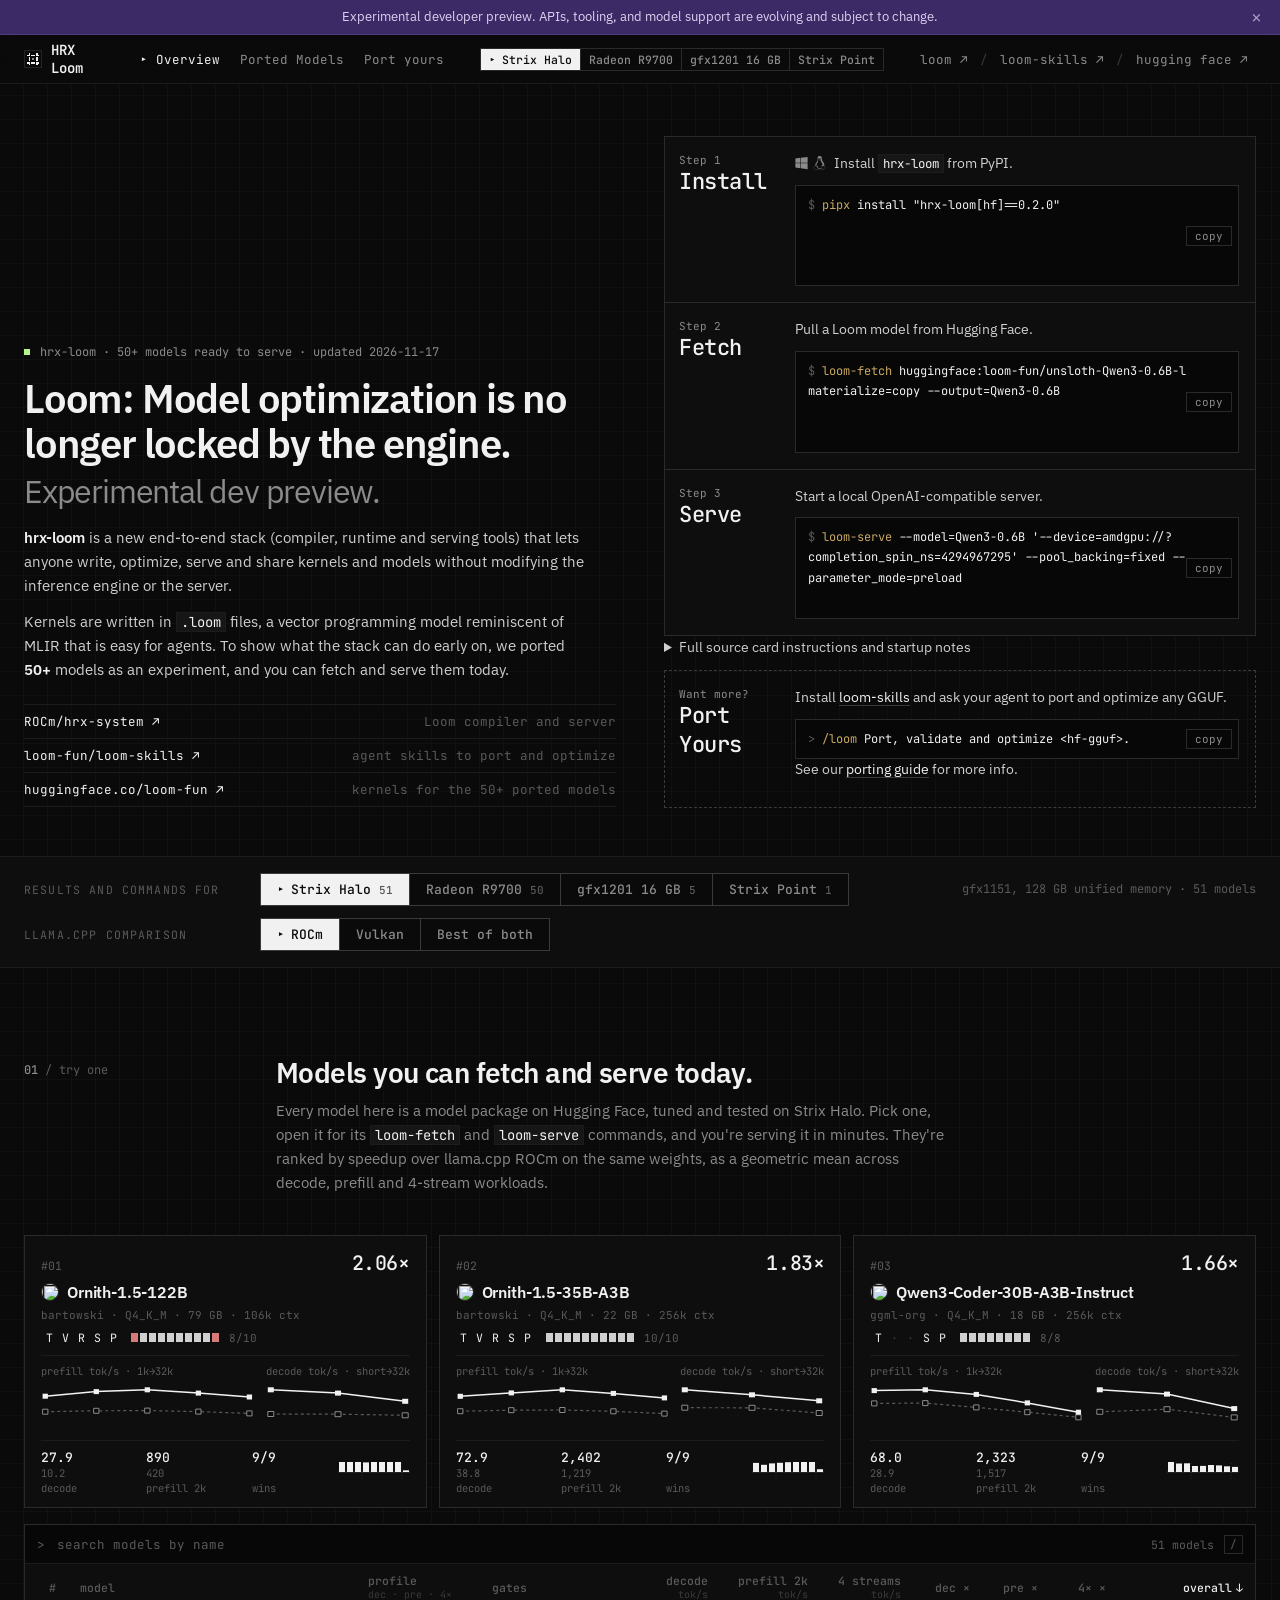
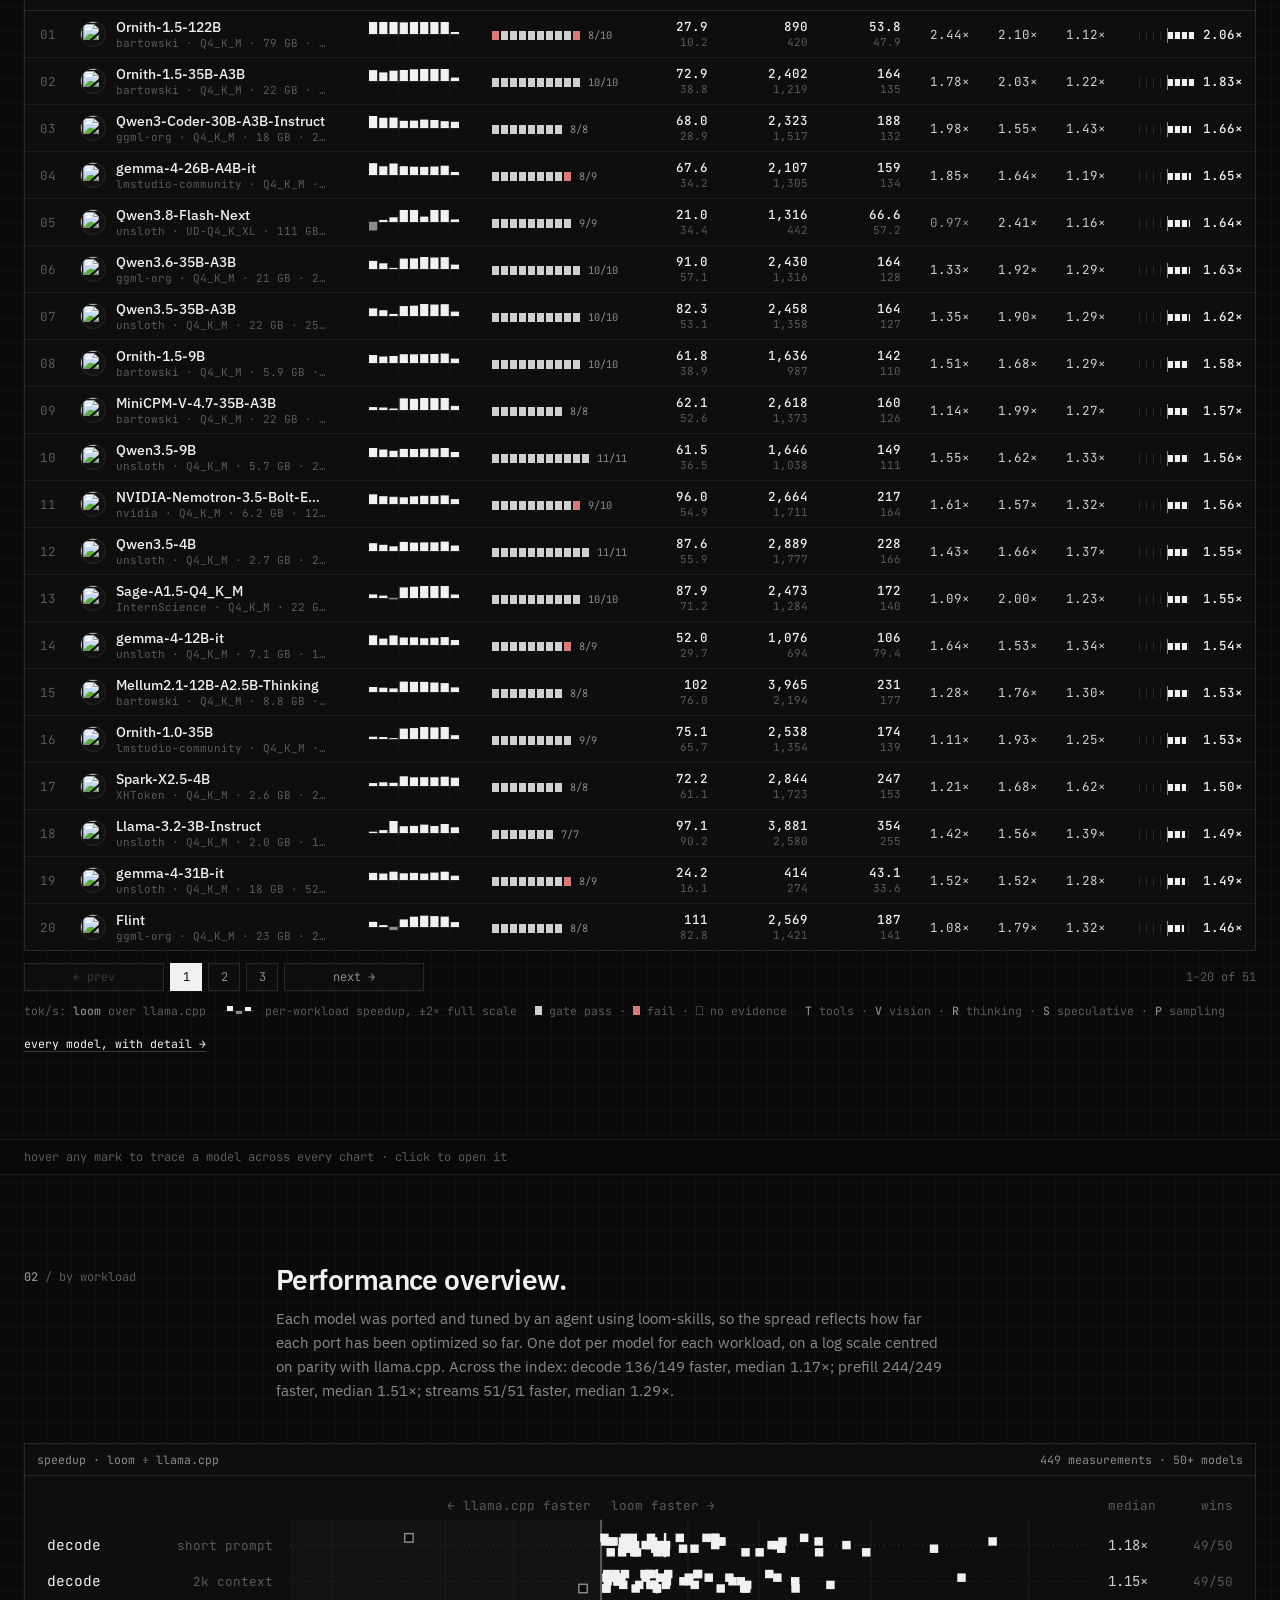
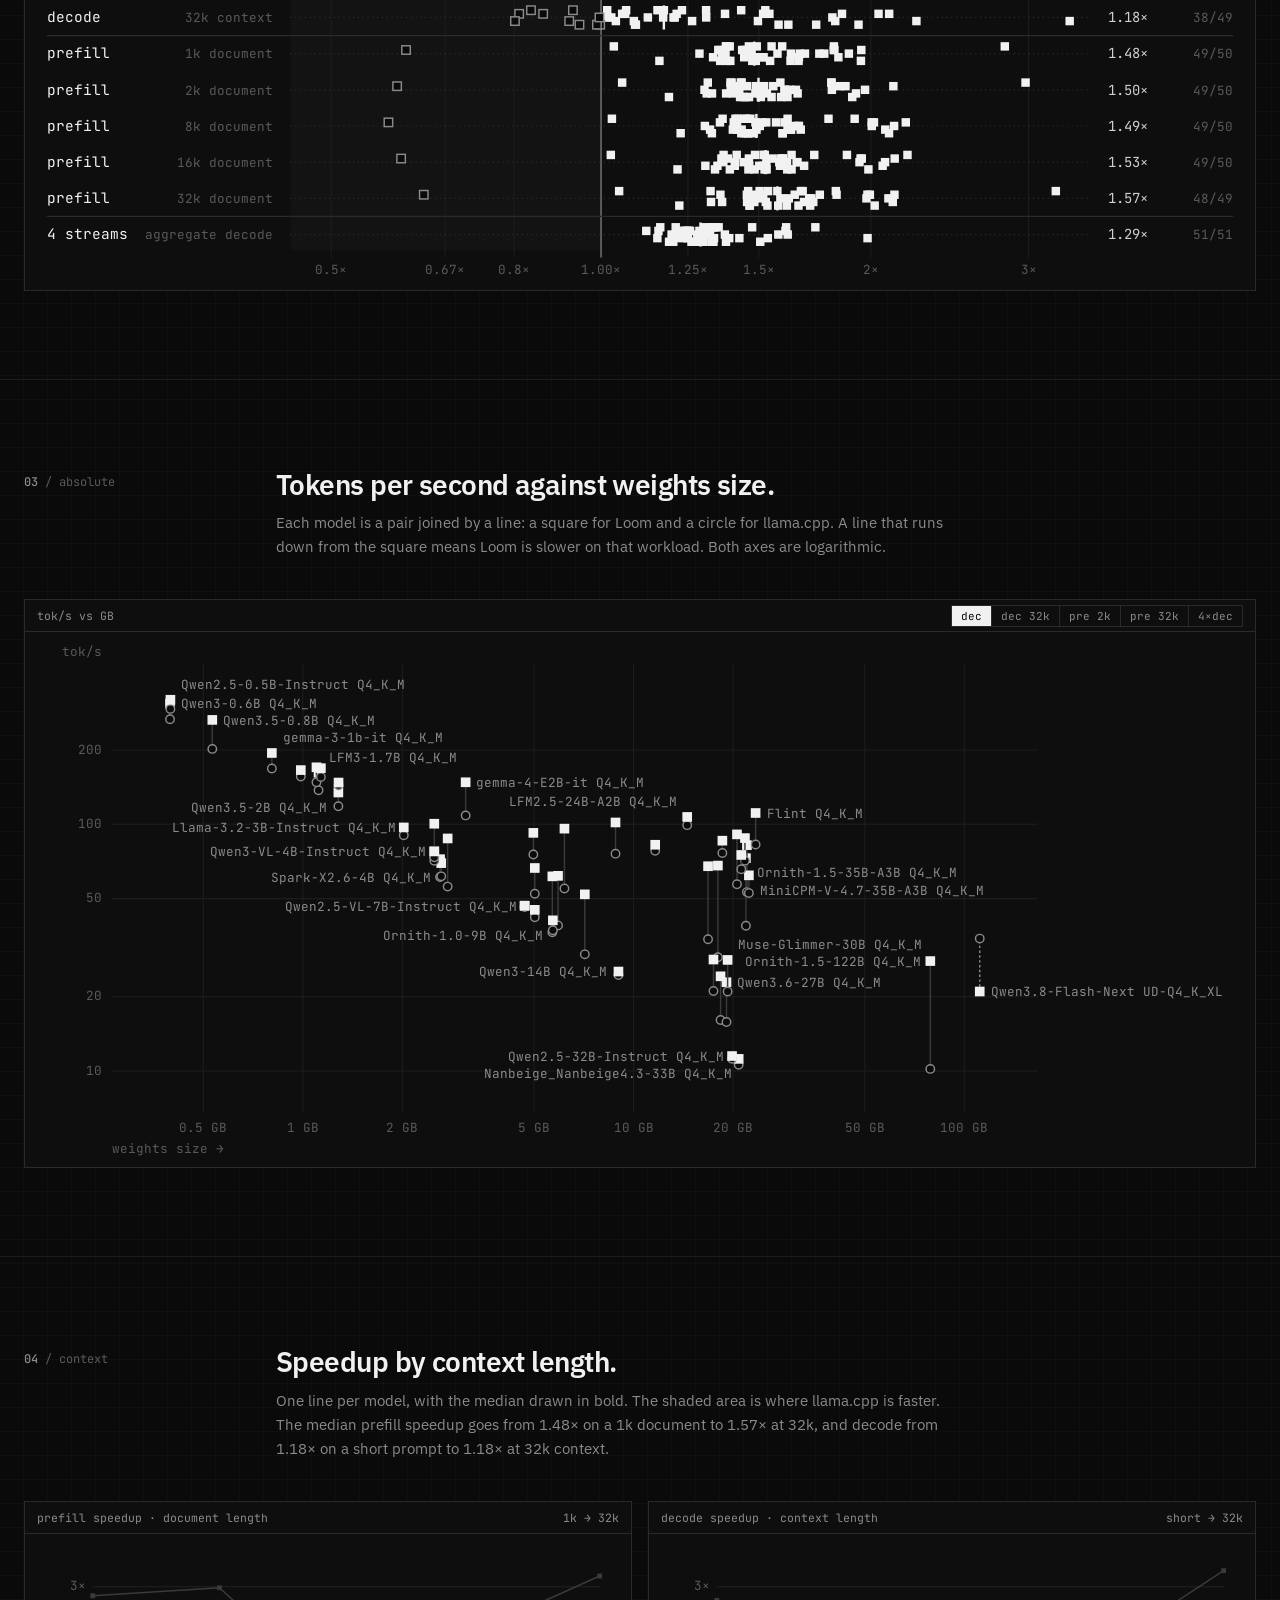
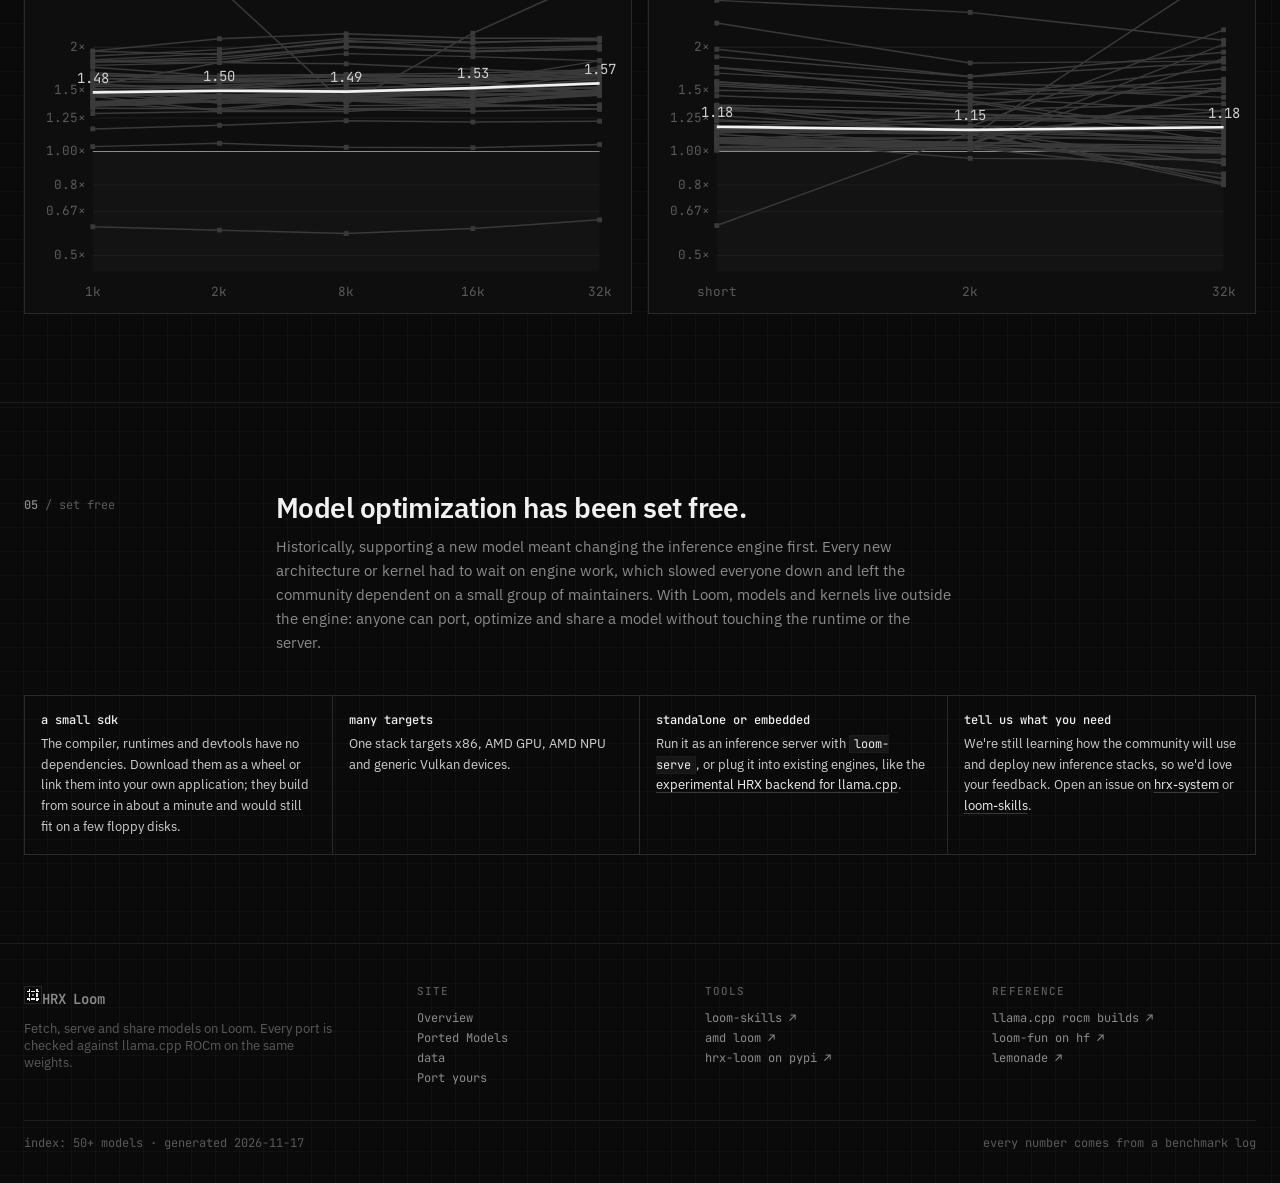
==== commit d7b583dc: "Render website quickstarts from complete source card blocks Preserve per-GPU commands, startup notes" ====
--- a/docs/index.html
+++ b/docs/index.html
@@ -42,24 +42,24 @@
             <div class="hs-n">Step 1<b>Install</b></div>
             <div class="hs-body">
               <p><span class="os-icons"><svg class="os-ic" role="img" aria-label="Windows" fill="currentColor" xmlns="http://www.w3.org/2000/svg" viewBox="0 0 448 512"><!--! Font Awesome Free 6.7.2 by @fontawesome - https://fontawesome.com License - https://fontawesome.com/license/free (Icons: CC BY 4.0, Fonts: SIL OFL 1.1, Code: MIT License) Copyright 2024 Fonticons, Inc. --><title>Windows</title><path d="M0 93.7l183.6-25.3v177.4H0V93.7zm0 324.6l183.6 25.3V268.4H0v149.9zm203.8 28L448 480V268.4H203.8v177.9zm0-380.6v180.1H448V32L203.8 65.7z"/></svg><svg class="os-ic" role="img" aria-label="Linux" fill="currentColor" xmlns="http://www.w3.org/2000/svg" viewBox="0 0 448 512"><!--! Font Awesome Free 6.7.2 by @fontawesome - https://fontawesome.com License - https://fontawesome.com/license/free (Icons: CC BY 4.0, Fonts: SIL OFL 1.1, Code: MIT License) Copyright 2024 Fonticons, Inc. --><title>Linux</title><path d="M220.8 123.3c1 .5 1.8 1.7 3 1.7 1.1 0 2.8-.4 2.9-1.5.2-1.4-1.9-2.3-3.2-2.9-1.7-.7-3.9-1-5.5-.1-.4.2-.8.7-.6 1.1.3 1.3 2.3 1.1 3.4 1.7zm-21.9 1.7c1.2 0 2-1.2 3-1.7 1.1-.6 3.1-.4 3.5-1.6.2-.4-.2-.9-.6-1.1-1.6-.9-3.8-.6-5.5.1-1.3.6-3.4 1.5-3.2 2.9.1 1 1.8 1.5 2.8 1.4zM420 403.8c-3.6-4-5.3-11.6-7.2-19.7-1.8-8.1-3.9-16.8-10.5-22.4-1.3-1.1-2.6-2.1-4-2.9-1.3-.8-2.7-1.5-4.1-2 9.2-27.3 5.6-54.5-3.7-79.1-11.4-30.1-31.3-56.4-46.5-74.4-17.1-21.5-33.7-41.9-33.4-72C311.1 85.4 315.7.1 234.8 0 132.4-.2 158 103.4 156.9 135.2c-1.7 23.4-6.4 41.8-22.5 64.7-18.9 22.5-45.5 58.8-58.1 96.7-6 17.9-8.8 36.1-6.2 53.3-6.5 5.8-11.4 14.7-16.6 20.2-4.2 4.3-10.3 5.9-17 8.3s-14 6-18.5 14.5c-2.1 3.9-2.8 8.1-2.8 12.4 0 3.9.6 7.9 1.2 11.8 1.2 8.1 2.5 15.7.8 20.8-5.2 14.4-5.9 24.4-2.2 31.7 3.8 7.3 11.4 10.5 20.1 12.3 17.3 3.6 40.8 2.7 59.3 12.5 19.8 10.4 39.9 14.1 55.9 10.4 11.6-2.6 21.1-9.6 25.9-20.2 12.5-.1 26.3-5.4 48.3-6.6 14.9-1.2 33.6 5.3 55.1 4.1.6 2.3 1.4 4.6 2.5 6.7v.1c8.3 16.7 23.8 24.3 40.3 23 16.6-1.3 34.1-11 48.3-27.9 13.6-16.4 36-23.2 50.9-32.2 7.4-4.5 13.4-10.1 13.9-18.3.4-8.2-4.4-17.3-15.5-29.7zM223.7 87.3c9.8-22.2 34.2-21.8 44-.4 6.5 14.2 3.6 30.9-4.3 40.4-1.6-.8-5.9-2.6-12.6-4.9 1.1-1.2 3.1-2.7 3.9-4.6 4.8-11.8-.2-27-9.1-27.3-7.3-.5-13.9 10.8-11.8 23-4.1-2-9.4-3.5-13-4.4-1-6.9-.3-14.6 2.9-21.8zM183 75.8c10.1 0 20.8 14.2 19.1 33.5-3.5 1-7.1 2.5-10.2 4.6 1.2-8.9-3.3-20.1-9.6-19.6-8.4.7-9.8 21.2-1.8 28.1 1 .8 1.9-.2-5.9 5.5-15.6-14.6-10.5-52.1 8.4-52.1zm-13.6 60.7c6.2-4.6 13.6-10 14.1-10.5 4.7-4.4 13.5-14.2 27.9-14.2 7.1 0 15.6 2.3 25.9 8.9 6.3 4.1 11.3 4.4 22.6 9.3 8.4 3.5 13.7 9.7 10.5 18.2-2.6 7.1-11 14.4-22.7 18.1-11.1 3.6-19.8 16-38.2 14.9-3.9-.2-7-1-9.6-2.1-8-3.5-12.2-10.4-20-15-8.6-4.8-13.2-10.4-14.7-15.3-1.4-4.9 0-9 4.2-12.3zm3.3 334c-2.7 35.1-43.9 34.4-75.3 18-29.9-15.8-68.6-6.5-76.5-21.9-2.4-4.7-2.4-12.7 2.6-26.4v-.2c2.4-7.6.6-16-.6-23.9-1.2-7.8-1.8-15 .9-20 3.5-6.7 8.5-9.1 14.8-11.3 10.3-3.7 11.8-3.4 19.6-9.9 5.5-5.7 9.5-12.9 14.3-18 5.1-5.5 10-8.1 17.7-6.9 8.1 1.2 15.1 6.8 21.9 16l19.6 35.6c9.5 19.9 43.1 48.4 41 68.9zm-1.4-25.9c-4.1-6.6-9.6-13.6-14.4-19.6 7.1 0 14.2-2.2 16.7-8.9 2.3-6.2 0-14.9-7.4-24.9-13.5-18.2-38.3-32.5-38.3-32.5-13.5-8.4-21.1-18.7-24.6-29.9s-3-23.3-.3-35.2c5.2-22.9 18.6-45.2 27.2-59.2 2.3-1.7.8 3.2-8.7 20.8-8.5 16.1-24.4 53.3-2.6 82.4.6-20.7 5.5-41.8 13.8-61.5 12-27.4 37.3-74.9 39.3-112.7 1.1.8 4.6 3.2 6.2 4.1 4.6 2.7 8.1 6.7 12.6 10.3 12.4 10 28.5 9.2 42.4 1.2 6.2-3.5 11.2-7.5 15.9-9 9.9-3.1 17.8-8.6 22.3-15 7.7 30.4 25.7 74.3 37.2 95.7 6.1 11.4 18.3 35.5 23.6 64.6 3.3-.1 7 .4 10.9 1.4 13.8-35.7-11.7-74.2-23.3-84.9-4.7-4.6-4.9-6.6-2.6-6.5 12.6 11.2 29.2 33.7 35.2 59 2.8 11.6 3.3 23.7.4 35.7 16.4 6.8 35.9 17.9 30.7 34.8-2.2-.1-3.2 0-4.2 0 3.2-10.1-3.9-17.6-22.8-26.1-19.6-8.6-36-8.6-38.3 12.5-12.1 4.2-18.3 14.7-21.4 27.3-2.8 11.2-3.6 24.7-4.4 39.9-.5 7.7-3.6 18-6.8 29-32.1 22.9-76.7 32.9-114.3 7.2zm257.4-11.5c-.9 16.8-41.2 19.9-63.2 46.5-13.2 15.7-29.4 24.4-43.6 25.5s-26.5-4.8-33.7-19.3c-4.7-11.1-2.4-23.1 1.1-36.3 3.7-14.2 9.2-28.8 9.9-40.6.8-15.2 1.7-28.5 4.2-38.7 2.6-10.3 6.6-17.2 13.7-21.1.3-.2.7-.3 1-.5.8 13.2 7.3 26.6 18.8 29.5 12.6 3.3 30.7-7.5 38.4-16.3 9-.3 15.7-.9 22.6 5.1 9.9 8.5 7.1 30.3 17.1 41.6 10.6 11.6 14 19.5 13.7 24.6zM173.3 148.7c2 1.9 4.7 4.5 8 7.1 6.6 5.2 15.8 10.6 27.3 10.6 11.6 0 22.5-5.9 31.8-10.8 4.9-2.6 10.9-7 14.8-10.4s5.9-6.3 3.1-6.6-2.6 2.6-6 5.1c-4.4 3.2-9.7 7.4-13.9 9.8-7.4 4.2-19.5 10.2-29.9 10.2s-18.7-4.8-24.9-9.7c-3.1-2.5-5.7-5-7.7-6.9-1.5-1.4-1.9-4.6-4.3-4.9-1.4-.1-1.8 3.7 1.7 6.5z"/></svg></span>Install <code>hrx-loom</code> from PyPI.</p>
-              <div class="code inline-cmd"><pre class="wrap"><code><span class="p">$ </span>pipx install "hrx-loom[hf]==0.2.0"</code></pre><button class="copy" data-copy>copy</button></div>
+              <div class="code inline-cmd"><pre class="wrap"><code id="heroInstall">Loading source card quick start…</code></pre><button class="copy" data-copy>copy</button></div>
             </div>
           </li>
           <li>
             <div class="hs-n">Step 2<b>Fetch</b></div>
             <div class="hs-body">
               <p>Pull a Loom model from Hugging Face.</p>
-              <div class="code inline-cmd"><pre class="wrap"><code id="heroFetch"><span class="p">$ </span><span class="s">loom-fetch</span> huggingface:loom-fun/unsloth-Qwen3-0.6B-loom --materialize=copy --output=Qwen3-0.6B</code></pre><button class="copy" data-copy>copy</button></div>
+              <div class="code inline-cmd"><pre class="wrap"><code id="heroFetch">Loading source card quick start…</code></pre><button class="copy" data-copy>copy</button></div>
             </div>
           </li>
           <li>
             <div class="hs-n">Step 3<b>Serve</b></div>
             <div class="hs-body">
               <p>Start a local OpenAI-compatible server.</p>
-              <div class="code inline-cmd"><pre class="wrap"><code id="heroServe"><span class="p">$ </span><span class="s">loom-serve</span> --model=Qwen3-0.6B '--device=amdgpu://?completion_spin_ns=4294967295'</code></pre><button class="copy" data-copy>copy</button></div>
+              <div class="code inline-cmd"><pre class="wrap"><code id="heroServe">Loading source card quick start…</code></pre><button class="copy" data-copy>copy</button></div>
             </div>
           </li>
-        </ol>
+        </ol><details><summary>Full source card instructions and startup notes</summary><div id="heroQuickstart"></div></details>
         <div class="hero-port">
           <div class="hs-n">Want more?<b>Port <br>Yours</b></div>
           <div class="hs-body">
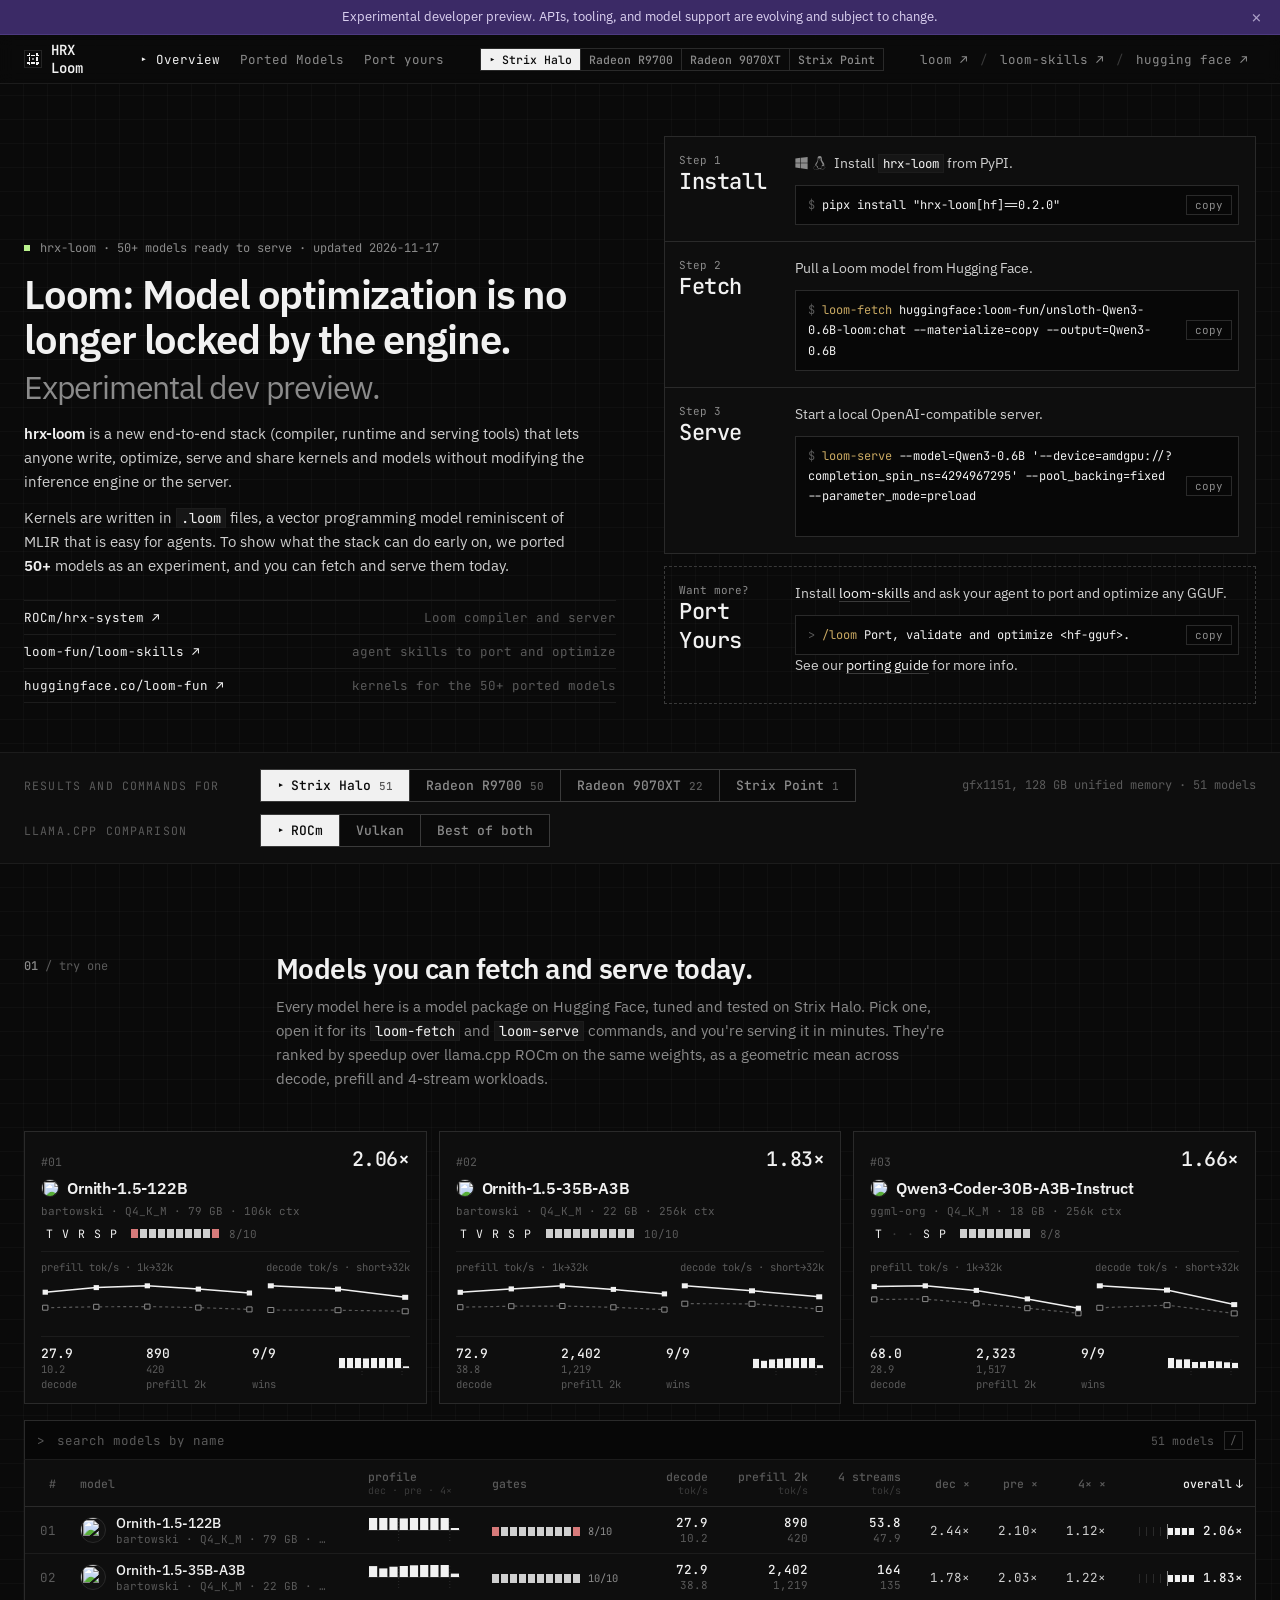
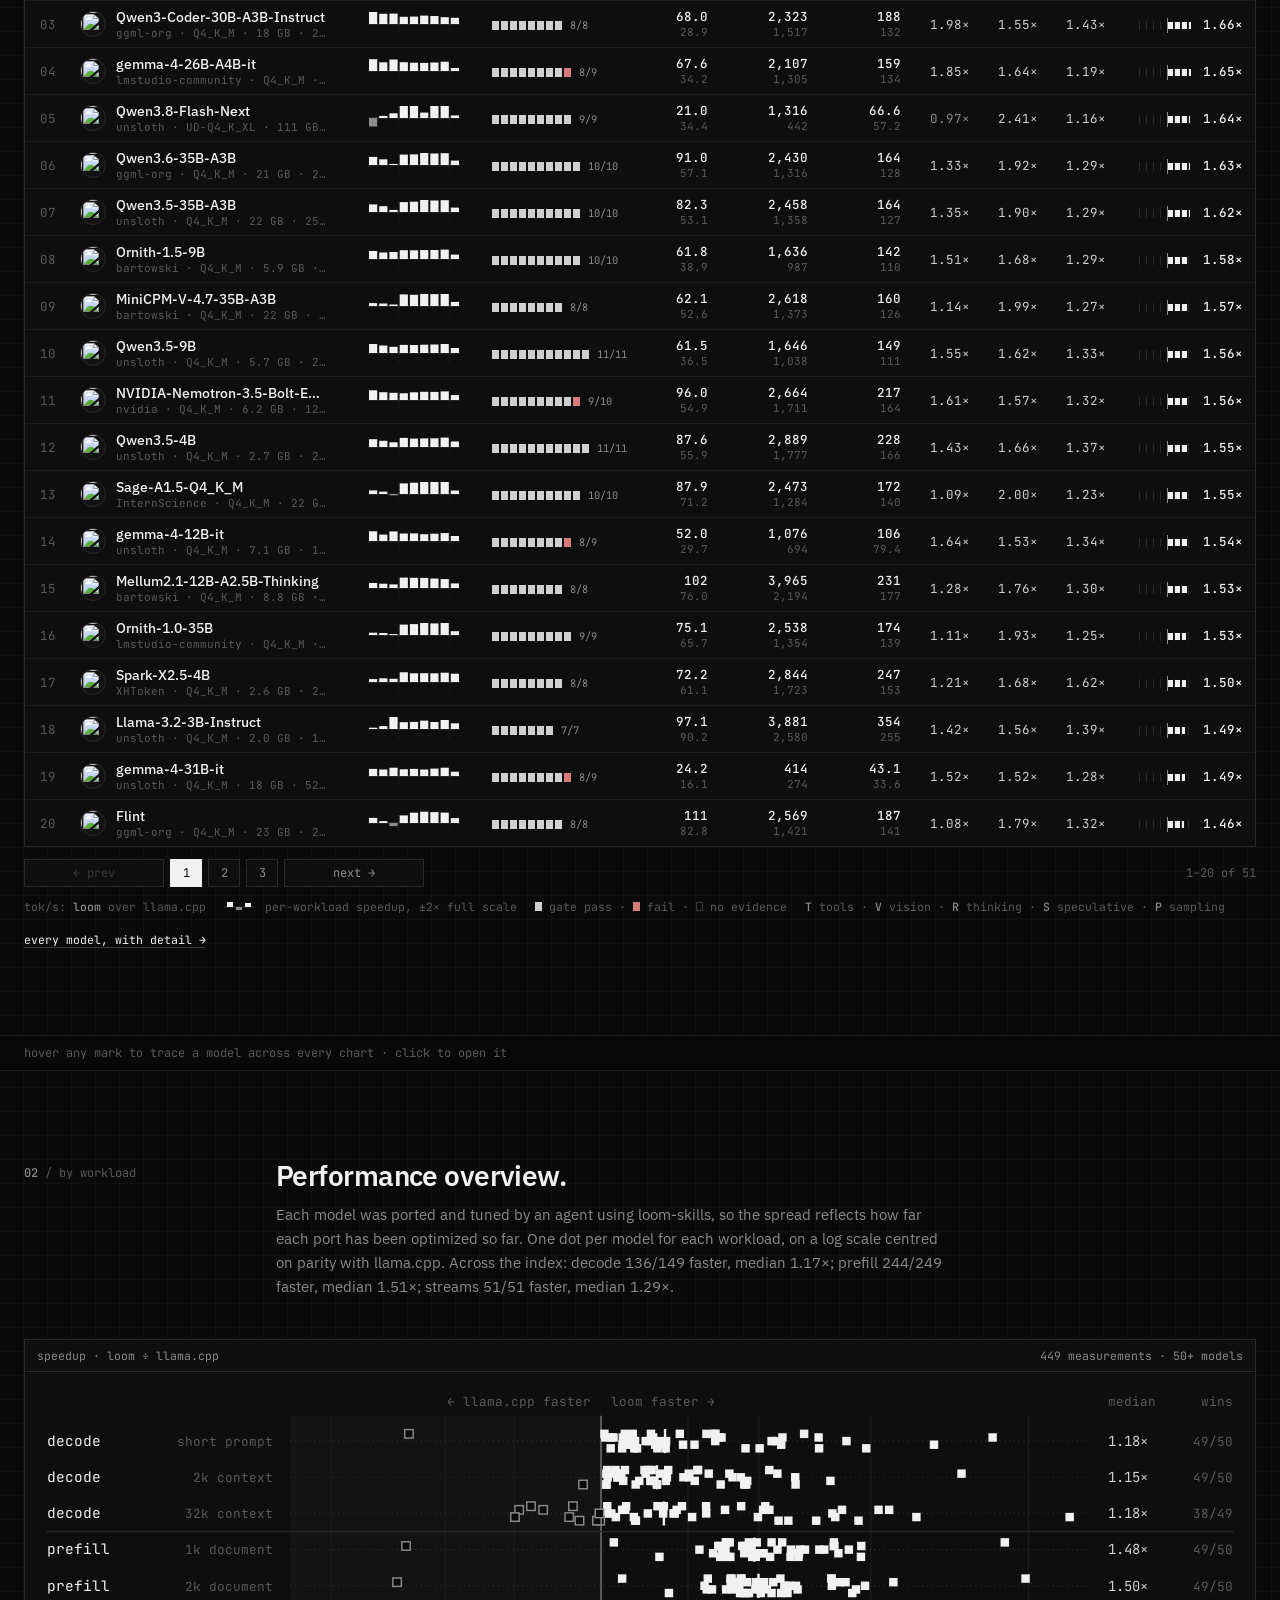
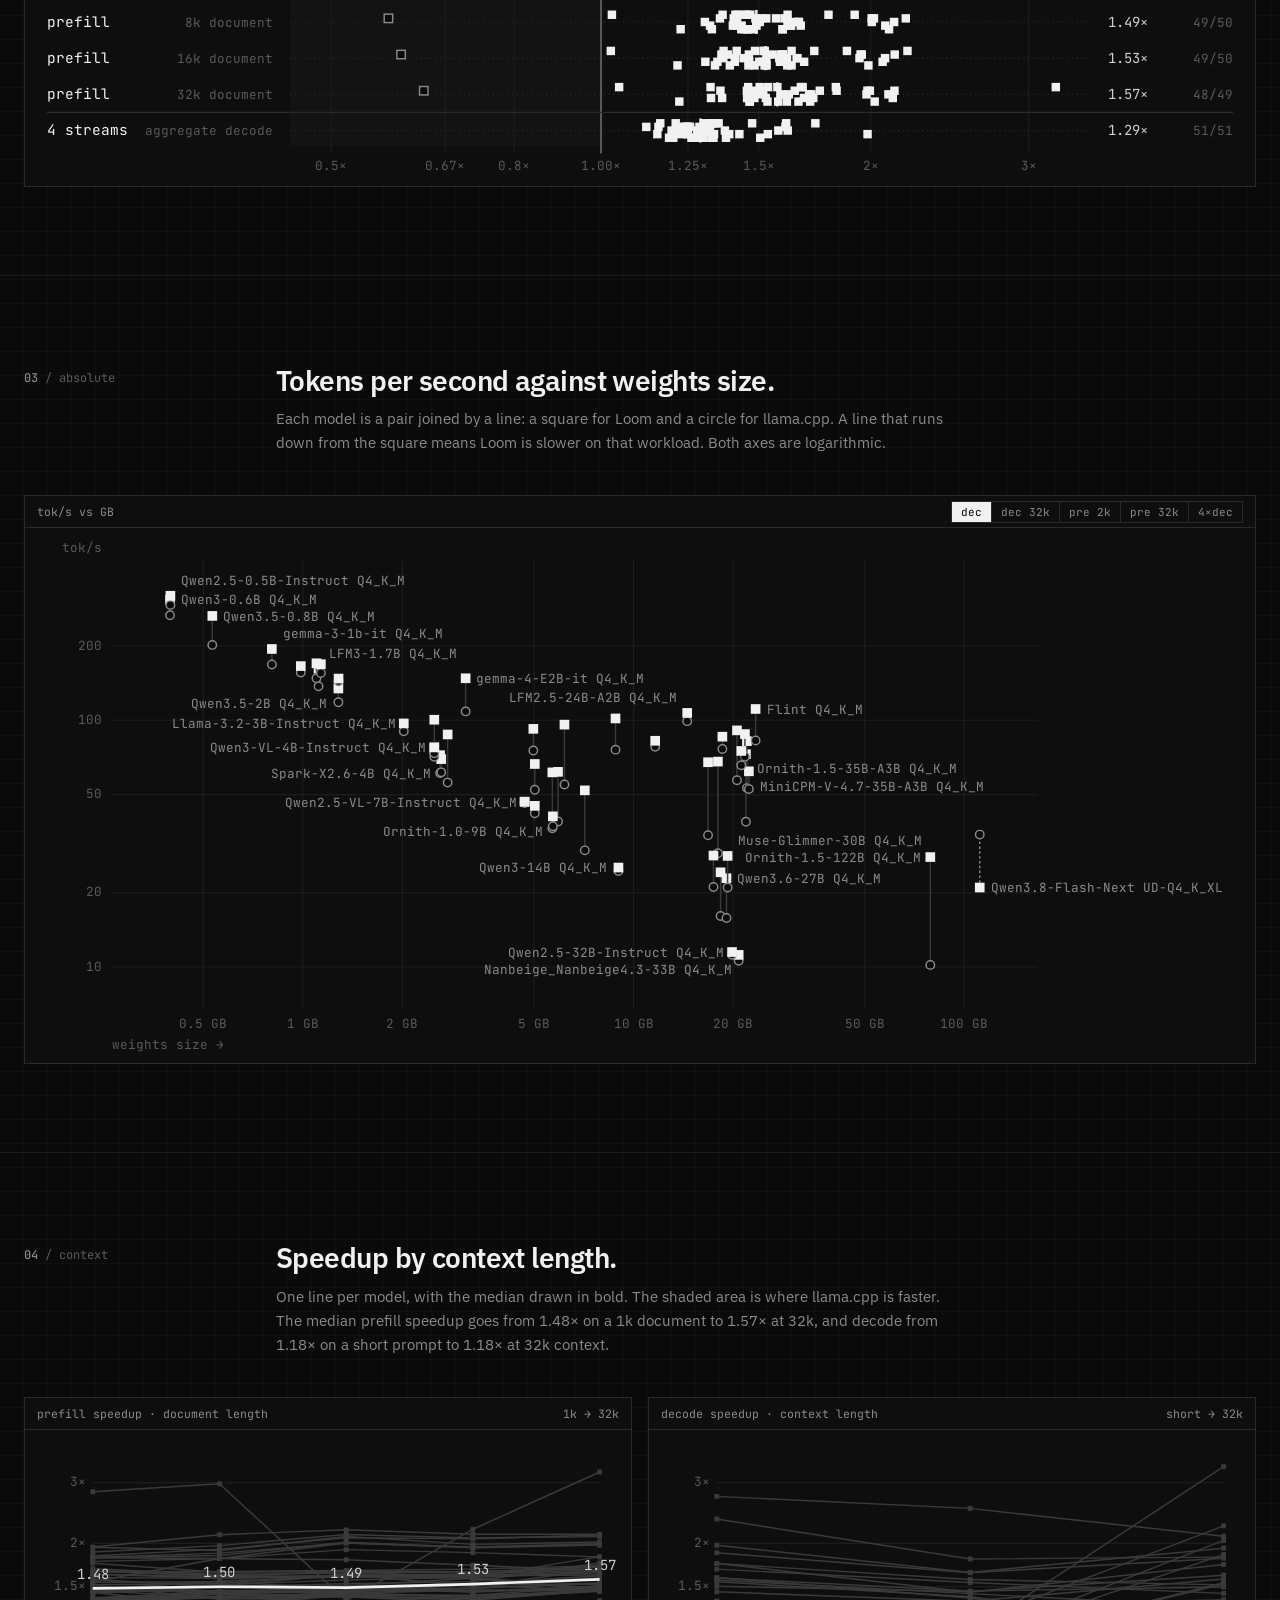
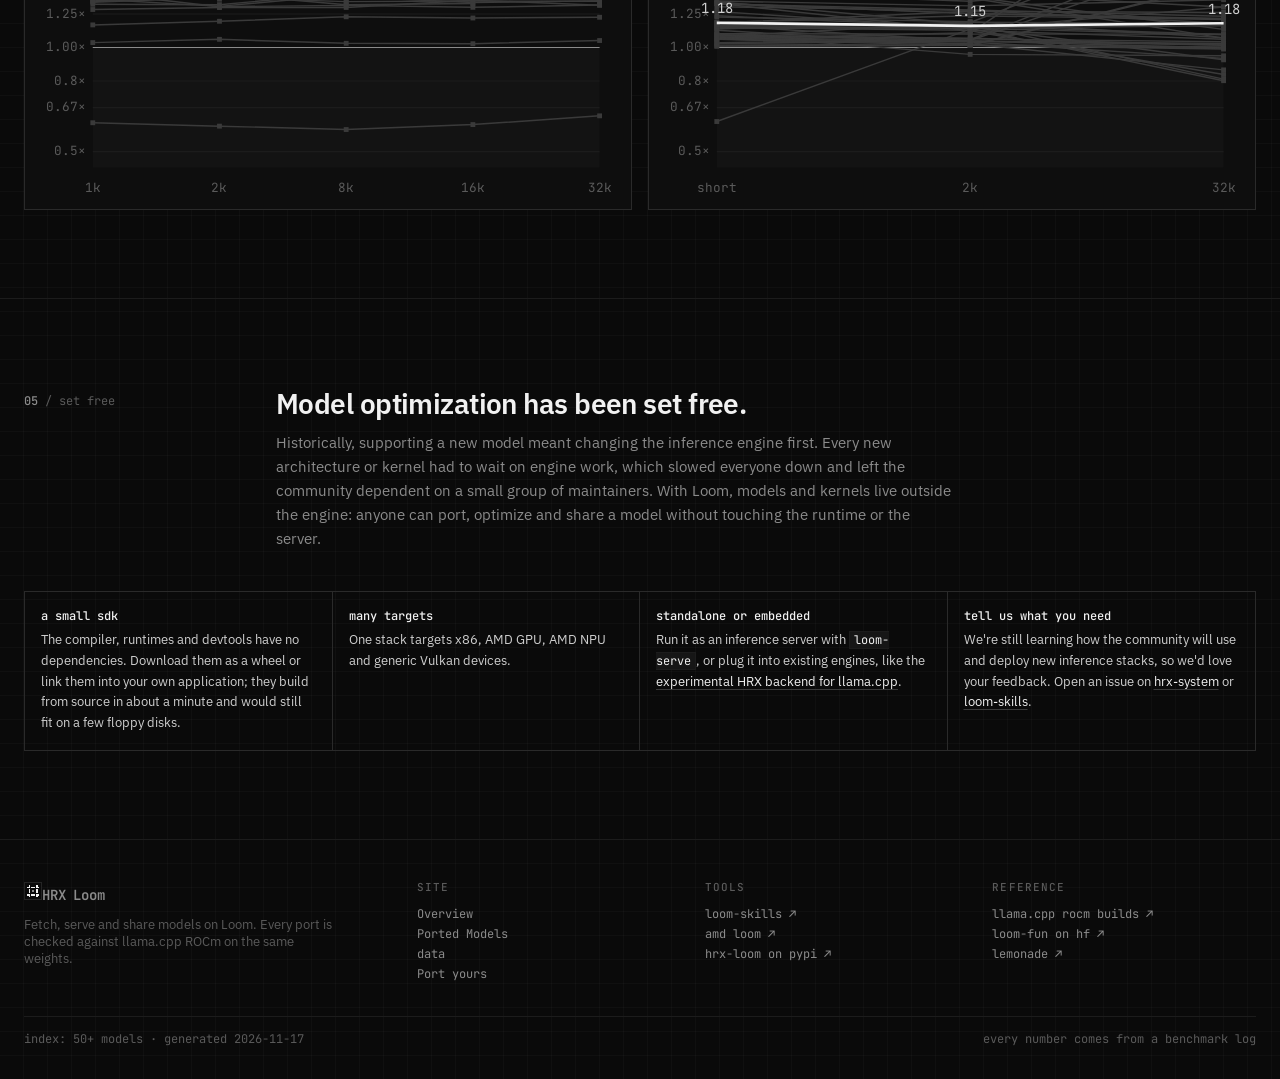
==== commit 56cb17c4: "Merge current main before issue 703 production refresh" ====
--- a/docs/index.html
+++ b/docs/index.html
@@ -42,24 +42,24 @@
             <div class="hs-n">Step 1<b>Install</b></div>
             <div class="hs-body">
               <p><span class="os-icons"><svg class="os-ic" role="img" aria-label="Windows" fill="currentColor" xmlns="http://www.w3.org/2000/svg" viewBox="0 0 448 512"><!--! Font Awesome Free 6.7.2 by @fontawesome - https://fontawesome.com License - https://fontawesome.com/license/free (Icons: CC BY 4.0, Fonts: SIL OFL 1.1, Code: MIT License) Copyright 2024 Fonticons, Inc. --><title>Windows</title><path d="M0 93.7l183.6-25.3v177.4H0V93.7zm0 324.6l183.6 25.3V268.4H0v149.9zm203.8 28L448 480V268.4H203.8v177.9zm0-380.6v180.1H448V32L203.8 65.7z"/></svg><svg class="os-ic" role="img" aria-label="Linux" fill="currentColor" xmlns="http://www.w3.org/2000/svg" viewBox="0 0 448 512"><!--! Font Awesome Free 6.7.2 by @fontawesome - https://fontawesome.com License - https://fontawesome.com/license/free (Icons: CC BY 4.0, Fonts: SIL OFL 1.1, Code: MIT License) Copyright 2024 Fonticons, Inc. --><title>Linux</title><path d="M220.8 123.3c1 .5 1.8 1.7 3 1.7 1.1 0 2.8-.4 2.9-1.5.2-1.4-1.9-2.3-3.2-2.9-1.7-.7-3.9-1-5.5-.1-.4.2-.8.7-.6 1.1.3 1.3 2.3 1.1 3.4 1.7zm-21.9 1.7c1.2 0 2-1.2 3-1.7 1.1-.6 3.1-.4 3.5-1.6.2-.4-.2-.9-.6-1.1-1.6-.9-3.8-.6-5.5.1-1.3.6-3.4 1.5-3.2 2.9.1 1 1.8 1.5 2.8 1.4zM420 403.8c-3.6-4-5.3-11.6-7.2-19.7-1.8-8.1-3.9-16.8-10.5-22.4-1.3-1.1-2.6-2.1-4-2.9-1.3-.8-2.7-1.5-4.1-2 9.2-27.3 5.6-54.5-3.7-79.1-11.4-30.1-31.3-56.4-46.5-74.4-17.1-21.5-33.7-41.9-33.4-72C311.1 85.4 315.7.1 234.8 0 132.4-.2 158 103.4 156.9 135.2c-1.7 23.4-6.4 41.8-22.5 64.7-18.9 22.5-45.5 58.8-58.1 96.7-6 17.9-8.8 36.1-6.2 53.3-6.5 5.8-11.4 14.7-16.6 20.2-4.2 4.3-10.3 5.9-17 8.3s-14 6-18.5 14.5c-2.1 3.9-2.8 8.1-2.8 12.4 0 3.9.6 7.9 1.2 11.8 1.2 8.1 2.5 15.7.8 20.8-5.2 14.4-5.9 24.4-2.2 31.7 3.8 7.3 11.4 10.5 20.1 12.3 17.3 3.6 40.8 2.7 59.3 12.5 19.8 10.4 39.9 14.1 55.9 10.4 11.6-2.6 21.1-9.6 25.9-20.2 12.5-.1 26.3-5.4 48.3-6.6 14.9-1.2 33.6 5.3 55.1 4.1.6 2.3 1.4 4.6 2.5 6.7v.1c8.3 16.7 23.8 24.3 40.3 23 16.6-1.3 34.1-11 48.3-27.9 13.6-16.4 36-23.2 50.9-32.2 7.4-4.5 13.4-10.1 13.9-18.3.4-8.2-4.4-17.3-15.5-29.7zM223.7 87.3c9.8-22.2 34.2-21.8 44-.4 6.5 14.2 3.6 30.9-4.3 40.4-1.6-.8-5.9-2.6-12.6-4.9 1.1-1.2 3.1-2.7 3.9-4.6 4.8-11.8-.2-27-9.1-27.3-7.3-.5-13.9 10.8-11.8 23-4.1-2-9.4-3.5-13-4.4-1-6.9-.3-14.6 2.9-21.8zM183 75.8c10.1 0 20.8 14.2 19.1 33.5-3.5 1-7.1 2.5-10.2 4.6 1.2-8.9-3.3-20.1-9.6-19.6-8.4.7-9.8 21.2-1.8 28.1 1 .8 1.9-.2-5.9 5.5-15.6-14.6-10.5-52.1 8.4-52.1zm-13.6 60.7c6.2-4.6 13.6-10 14.1-10.5 4.7-4.4 13.5-14.2 27.9-14.2 7.1 0 15.6 2.3 25.9 8.9 6.3 4.1 11.3 4.4 22.6 9.3 8.4 3.5 13.7 9.7 10.5 18.2-2.6 7.1-11 14.4-22.7 18.1-11.1 3.6-19.8 16-38.2 14.9-3.9-.2-7-1-9.6-2.1-8-3.5-12.2-10.4-20-15-8.6-4.8-13.2-10.4-14.7-15.3-1.4-4.9 0-9 4.2-12.3zm3.3 334c-2.7 35.1-43.9 34.4-75.3 18-29.9-15.8-68.6-6.5-76.5-21.9-2.4-4.7-2.4-12.7 2.6-26.4v-.2c2.4-7.6.6-16-.6-23.9-1.2-7.8-1.8-15 .9-20 3.5-6.7 8.5-9.1 14.8-11.3 10.3-3.7 11.8-3.4 19.6-9.9 5.5-5.7 9.5-12.9 14.3-18 5.1-5.5 10-8.1 17.7-6.9 8.1 1.2 15.1 6.8 21.9 16l19.6 35.6c9.5 19.9 43.1 48.4 41 68.9zm-1.4-25.9c-4.1-6.6-9.6-13.6-14.4-19.6 7.1 0 14.2-2.2 16.7-8.9 2.3-6.2 0-14.9-7.4-24.9-13.5-18.2-38.3-32.5-38.3-32.5-13.5-8.4-21.1-18.7-24.6-29.9s-3-23.3-.3-35.2c5.2-22.9 18.6-45.2 27.2-59.2 2.3-1.7.8 3.2-8.7 20.8-8.5 16.1-24.4 53.3-2.6 82.4.6-20.7 5.5-41.8 13.8-61.5 12-27.4 37.3-74.9 39.3-112.7 1.1.8 4.6 3.2 6.2 4.1 4.6 2.7 8.1 6.7 12.6 10.3 12.4 10 28.5 9.2 42.4 1.2 6.2-3.5 11.2-7.5 15.9-9 9.9-3.1 17.8-8.6 22.3-15 7.7 30.4 25.7 74.3 37.2 95.7 6.1 11.4 18.3 35.5 23.6 64.6 3.3-.1 7 .4 10.9 1.4 13.8-35.7-11.7-74.2-23.3-84.9-4.7-4.6-4.9-6.6-2.6-6.5 12.6 11.2 29.2 33.7 35.2 59 2.8 11.6 3.3 23.7.4 35.7 16.4 6.8 35.9 17.9 30.7 34.8-2.2-.1-3.2 0-4.2 0 3.2-10.1-3.9-17.6-22.8-26.1-19.6-8.6-36-8.6-38.3 12.5-12.1 4.2-18.3 14.7-21.4 27.3-2.8 11.2-3.6 24.7-4.4 39.9-.5 7.7-3.6 18-6.8 29-32.1 22.9-76.7 32.9-114.3 7.2zm257.4-11.5c-.9 16.8-41.2 19.9-63.2 46.5-13.2 15.7-29.4 24.4-43.6 25.5s-26.5-4.8-33.7-19.3c-4.7-11.1-2.4-23.1 1.1-36.3 3.7-14.2 9.2-28.8 9.9-40.6.8-15.2 1.7-28.5 4.2-38.7 2.6-10.3 6.6-17.2 13.7-21.1.3-.2.7-.3 1-.5.8 13.2 7.3 26.6 18.8 29.5 12.6 3.3 30.7-7.5 38.4-16.3 9-.3 15.7-.9 22.6 5.1 9.9 8.5 7.1 30.3 17.1 41.6 10.6 11.6 14 19.5 13.7 24.6zM173.3 148.7c2 1.9 4.7 4.5 8 7.1 6.6 5.2 15.8 10.6 27.3 10.6 11.6 0 22.5-5.9 31.8-10.8 4.9-2.6 10.9-7 14.8-10.4s5.9-6.3 3.1-6.6-2.6 2.6-6 5.1c-4.4 3.2-9.7 7.4-13.9 9.8-7.4 4.2-19.5 10.2-29.9 10.2s-18.7-4.8-24.9-9.7c-3.1-2.5-5.7-5-7.7-6.9-1.5-1.4-1.9-4.6-4.3-4.9-1.4-.1-1.8 3.7 1.7 6.5z"/></svg></span>Install <code>hrx-loom</code> from PyPI.</p>
-              <div class="code inline-cmd"><pre class="wrap"><code id="heroInstall">Loading source card quick start…</code></pre><button class="copy" data-copy>copy</button></div>
+              <div class="code inline-cmd"><pre class="wrap"><code><span class="p">$ </span>pipx install "hrx-loom[hf]==0.2.0"</code></pre><button class="copy" data-copy>copy</button></div>
             </div>
           </li>
           <li>
             <div class="hs-n">Step 2<b>Fetch</b></div>
             <div class="hs-body">
               <p>Pull a Loom model from Hugging Face.</p>
-              <div class="code inline-cmd"><pre class="wrap"><code id="heroFetch">Loading source card quick start…</code></pre><button class="copy" data-copy>copy</button></div>
+              <div class="code inline-cmd"><pre class="wrap"><code id="heroFetch"><span class="p">$ </span><span class="s">loom-fetch</span> huggingface:loom-fun/unsloth-Qwen3-0.6B-loom --materialize=copy --output=Qwen3-0.6B</code></pre><button class="copy" data-copy>copy</button></div>
             </div>
           </li>
           <li>
             <div class="hs-n">Step 3<b>Serve</b></div>
             <div class="hs-body">
               <p>Start a local OpenAI-compatible server.</p>
-              <div class="code inline-cmd"><pre class="wrap"><code id="heroServe">Loading source card quick start…</code></pre><button class="copy" data-copy>copy</button></div>
+              <div class="code inline-cmd"><pre class="wrap"><code id="heroServe"><span class="p">$ </span><span class="s">loom-serve</span> --model=Qwen3-0.6B '--device=amdgpu://?completion_spin_ns=4294967295'</code></pre><button class="copy" data-copy>copy</button></div>
             </div>
           </li>
-        </ol><details><summary>Full source card instructions and startup notes</summary><div id="heroQuickstart"></div></details>
+        </ol>
         <div class="hero-port">
           <div class="hs-n">Want more?<b>Port <br>Yours</b></div>
           <div class="hs-body">
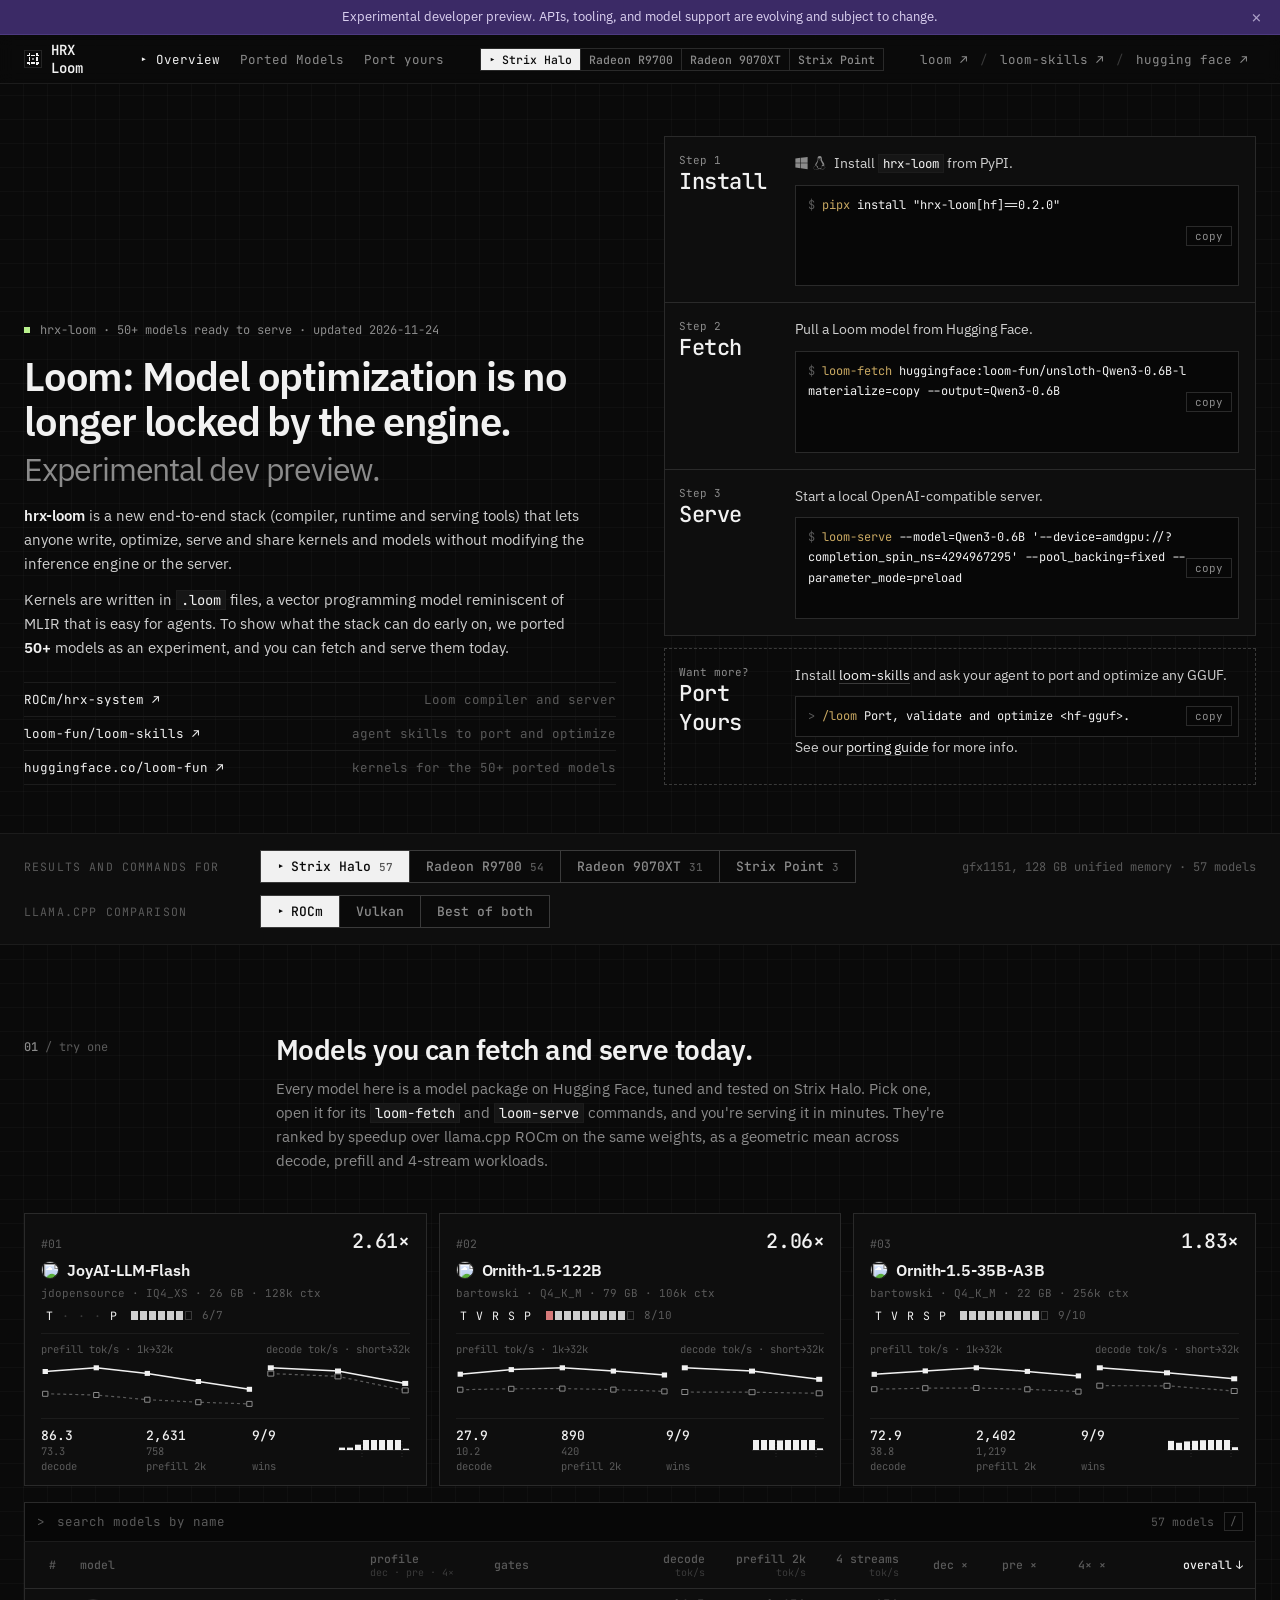
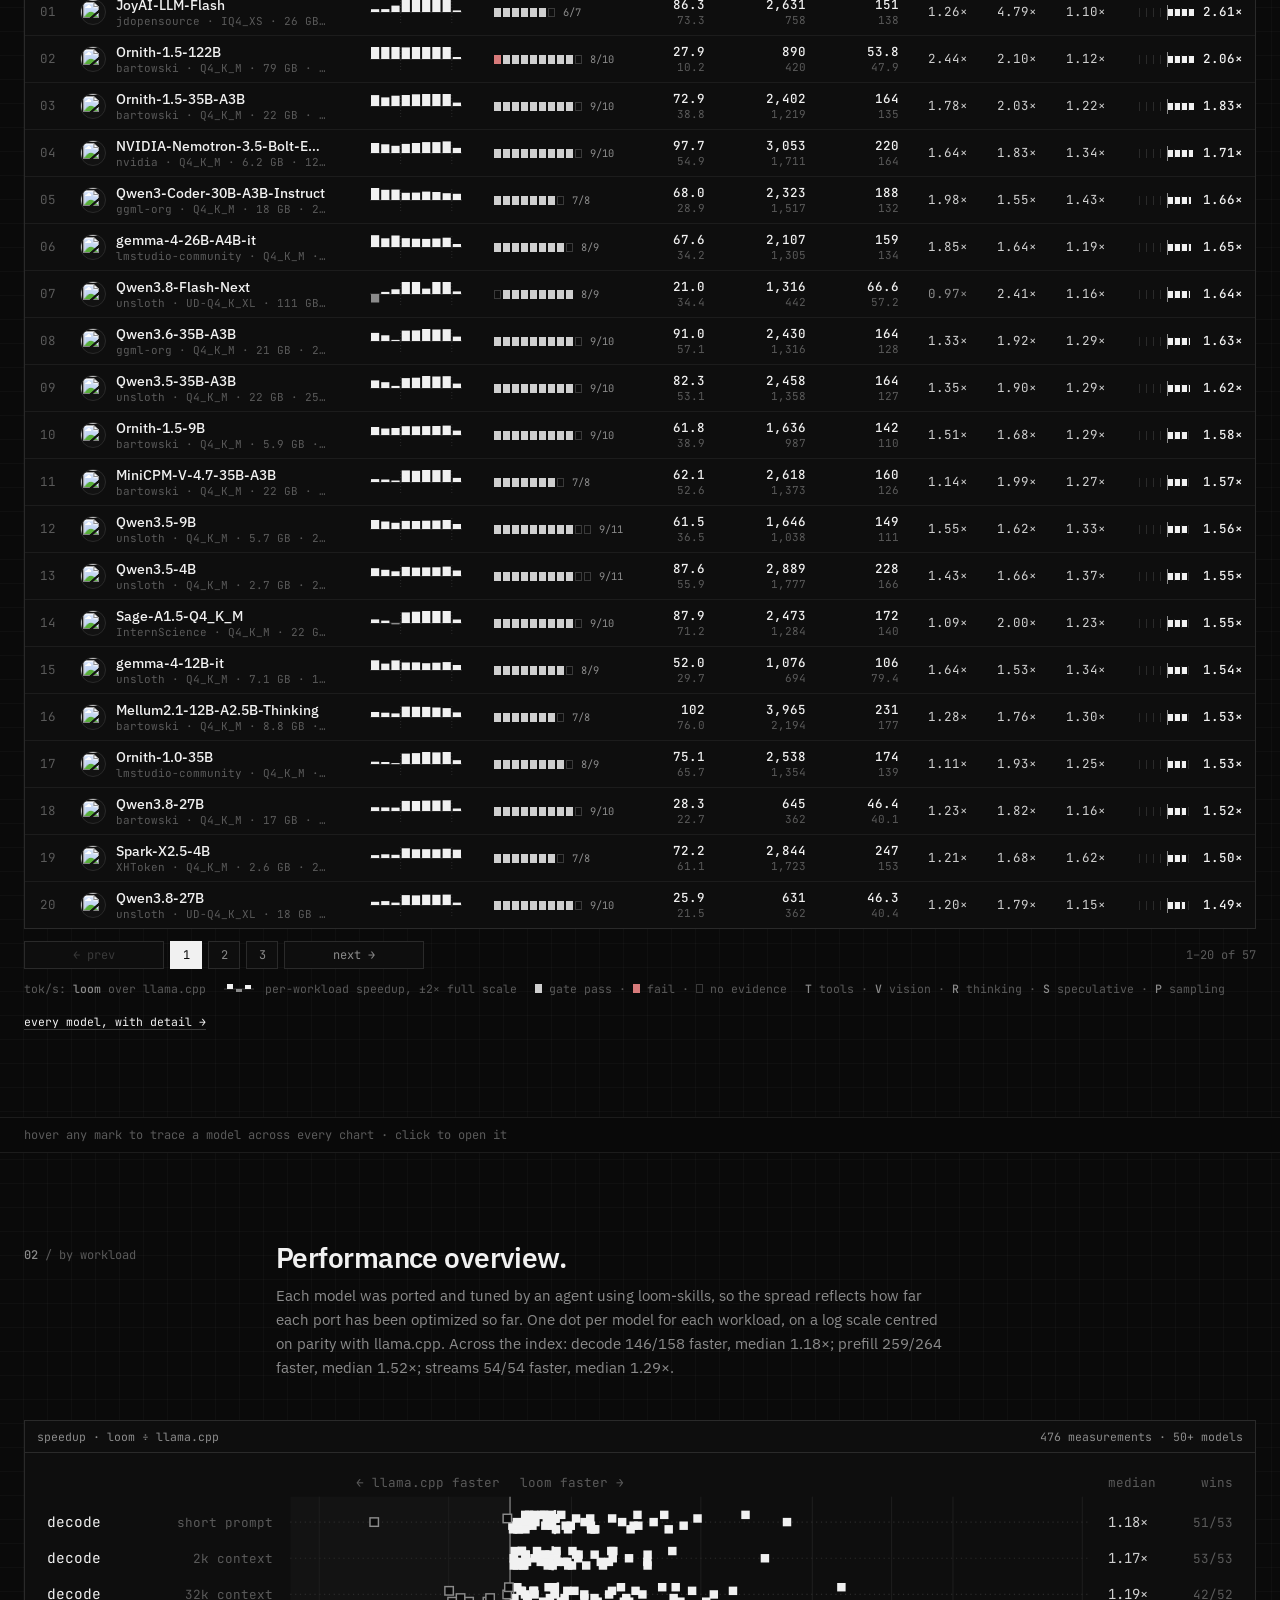
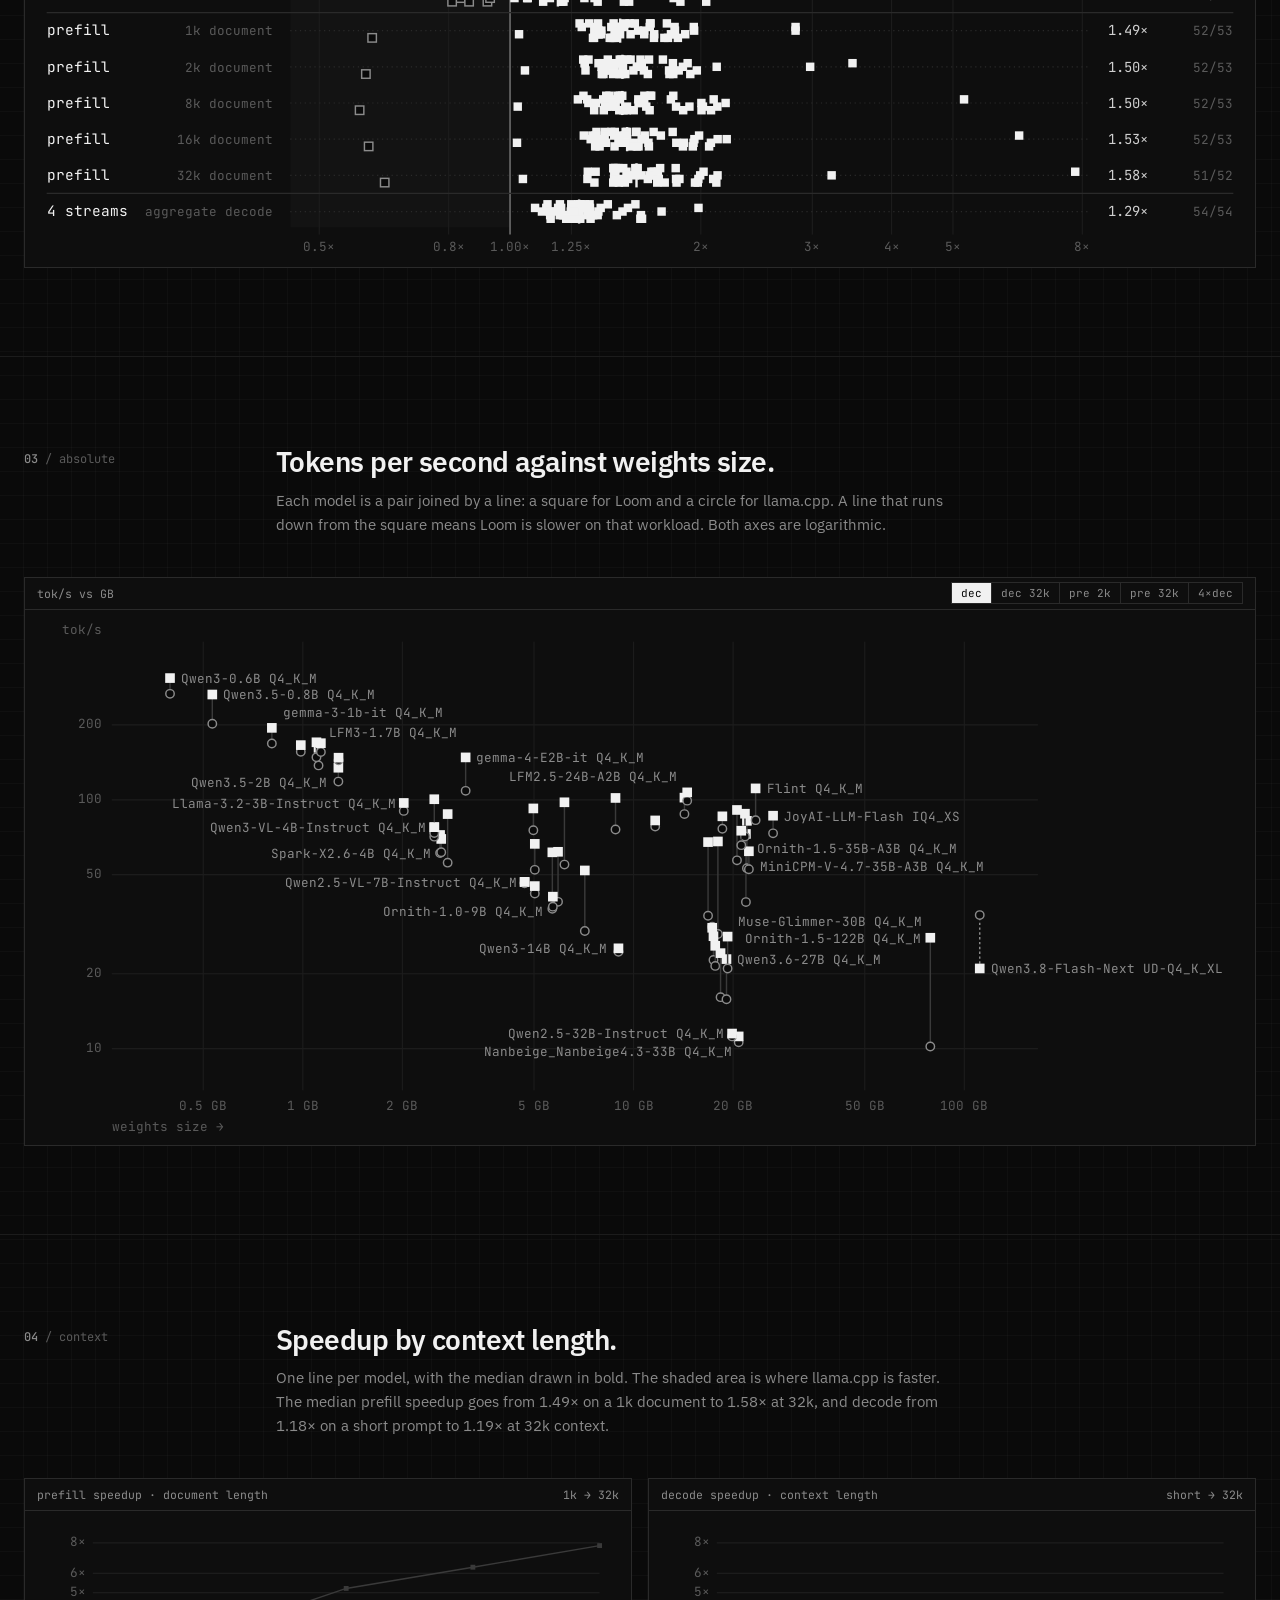
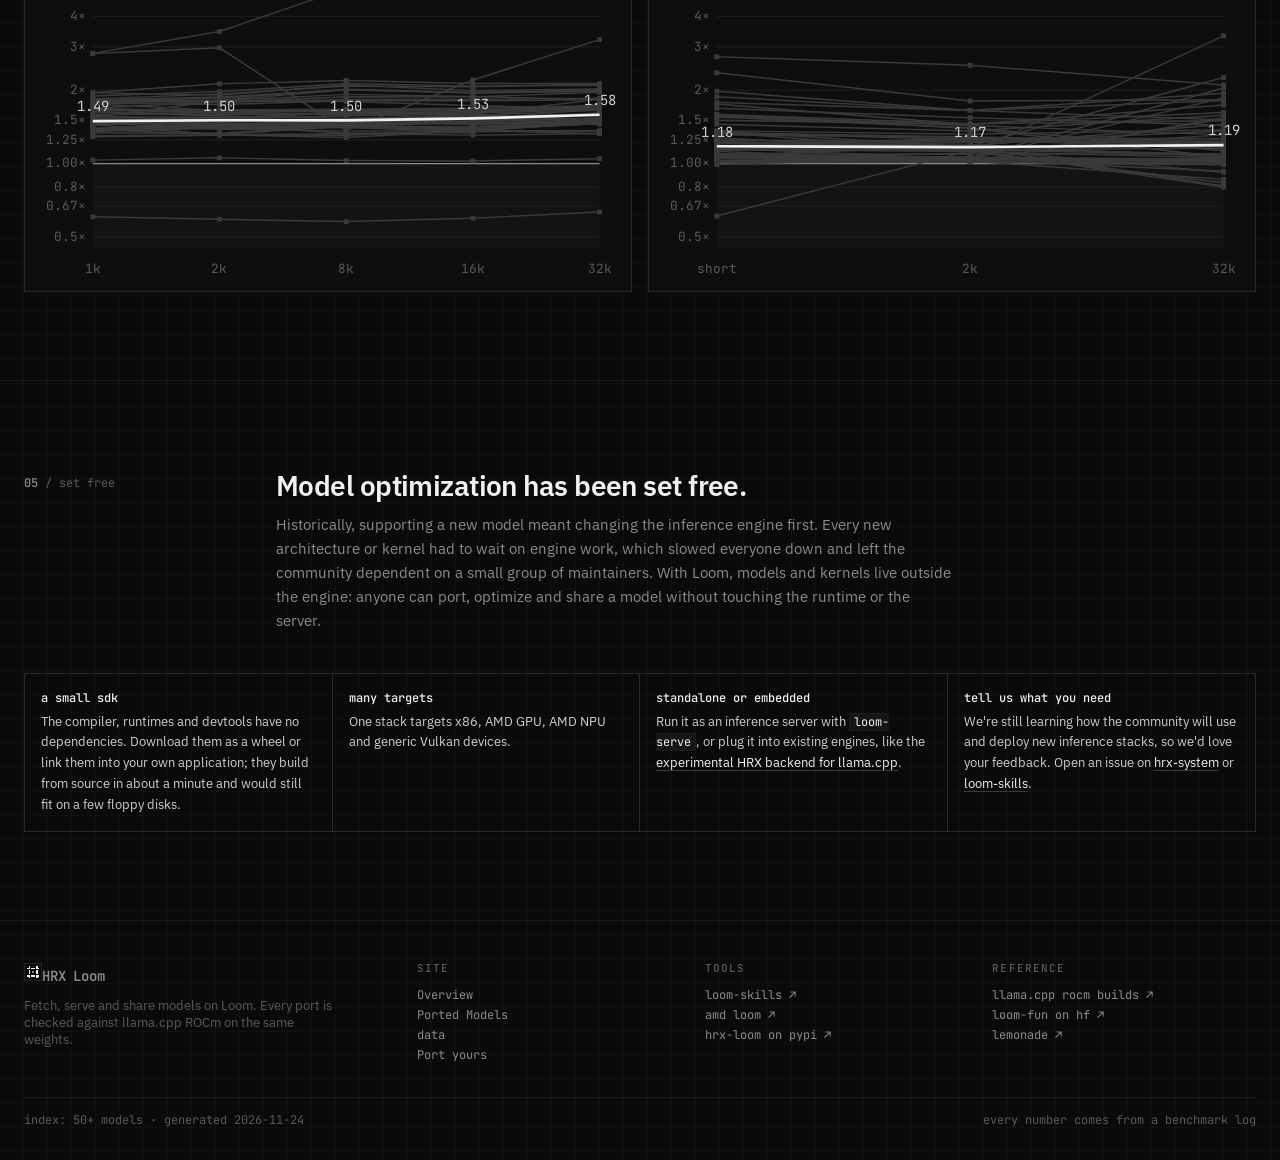
==== commit 0f6eabcc: "Site: hrx-loom 0.3.0 install, fetch and serve text The hero's install line comes from the Qwen3-0.6B" ====
--- a/docs/index.html
+++ b/docs/index.html
@@ -42,14 +42,14 @@
             <div class="hs-n">Step 1<b>Install</b></div>
             <div class="hs-body">
               <p><span class="os-icons"><svg class="os-ic" role="img" aria-label="Windows" fill="currentColor" xmlns="http://www.w3.org/2000/svg" viewBox="0 0 448 512"><!--! Font Awesome Free 6.7.2 by @fontawesome - https://fontawesome.com License - https://fontawesome.com/license/free (Icons: CC BY 4.0, Fonts: SIL OFL 1.1, Code: MIT License) Copyright 2024 Fonticons, Inc. --><title>Windows</title><path d="M0 93.7l183.6-25.3v177.4H0V93.7zm0 324.6l183.6 25.3V268.4H0v149.9zm203.8 28L448 480V268.4H203.8v177.9zm0-380.6v180.1H448V32L203.8 65.7z"/></svg><svg class="os-ic" role="img" aria-label="Linux" fill="currentColor" xmlns="http://www.w3.org/2000/svg" viewBox="0 0 448 512"><!--! Font Awesome Free 6.7.2 by @fontawesome - https://fontawesome.com License - https://fontawesome.com/license/free (Icons: CC BY 4.0, Fonts: SIL OFL 1.1, Code: MIT License) Copyright 2024 Fonticons, Inc. --><title>Linux</title><path d="M220.8 123.3c1 .5 1.8 1.7 3 1.7 1.1 0 2.8-.4 2.9-1.5.2-1.4-1.9-2.3-3.2-2.9-1.7-.7-3.9-1-5.5-.1-.4.2-.8.7-.6 1.1.3 1.3 2.3 1.1 3.4 1.7zm-21.9 1.7c1.2 0 2-1.2 3-1.7 1.1-.6 3.1-.4 3.5-1.6.2-.4-.2-.9-.6-1.1-1.6-.9-3.8-.6-5.5.1-1.3.6-3.4 1.5-3.2 2.9.1 1 1.8 1.5 2.8 1.4zM420 403.8c-3.6-4-5.3-11.6-7.2-19.7-1.8-8.1-3.9-16.8-10.5-22.4-1.3-1.1-2.6-2.1-4-2.9-1.3-.8-2.7-1.5-4.1-2 9.2-27.3 5.6-54.5-3.7-79.1-11.4-30.1-31.3-56.4-46.5-74.4-17.1-21.5-33.7-41.9-33.4-72C311.1 85.4 315.7.1 234.8 0 132.4-.2 158 103.4 156.9 135.2c-1.7 23.4-6.4 41.8-22.5 64.7-18.9 22.5-45.5 58.8-58.1 96.7-6 17.9-8.8 36.1-6.2 53.3-6.5 5.8-11.4 14.7-16.6 20.2-4.2 4.3-10.3 5.9-17 8.3s-14 6-18.5 14.5c-2.1 3.9-2.8 8.1-2.8 12.4 0 3.9.6 7.9 1.2 11.8 1.2 8.1 2.5 15.7.8 20.8-5.2 14.4-5.9 24.4-2.2 31.7 3.8 7.3 11.4 10.5 20.1 12.3 17.3 3.6 40.8 2.7 59.3 12.5 19.8 10.4 39.9 14.1 55.9 10.4 11.6-2.6 21.1-9.6 25.9-20.2 12.5-.1 26.3-5.4 48.3-6.6 14.9-1.2 33.6 5.3 55.1 4.1.6 2.3 1.4 4.6 2.5 6.7v.1c8.3 16.7 23.8 24.3 40.3 23 16.6-1.3 34.1-11 48.3-27.9 13.6-16.4 36-23.2 50.9-32.2 7.4-4.5 13.4-10.1 13.9-18.3.4-8.2-4.4-17.3-15.5-29.7zM223.7 87.3c9.8-22.2 34.2-21.8 44-.4 6.5 14.2 3.6 30.9-4.3 40.4-1.6-.8-5.9-2.6-12.6-4.9 1.1-1.2 3.1-2.7 3.9-4.6 4.8-11.8-.2-27-9.1-27.3-7.3-.5-13.9 10.8-11.8 23-4.1-2-9.4-3.5-13-4.4-1-6.9-.3-14.6 2.9-21.8zM183 75.8c10.1 0 20.8 14.2 19.1 33.5-3.5 1-7.1 2.5-10.2 4.6 1.2-8.9-3.3-20.1-9.6-19.6-8.4.7-9.8 21.2-1.8 28.1 1 .8 1.9-.2-5.9 5.5-15.6-14.6-10.5-52.1 8.4-52.1zm-13.6 60.7c6.2-4.6 13.6-10 14.1-10.5 4.7-4.4 13.5-14.2 27.9-14.2 7.1 0 15.6 2.3 25.9 8.9 6.3 4.1 11.3 4.4 22.6 9.3 8.4 3.5 13.7 9.7 10.5 18.2-2.6 7.1-11 14.4-22.7 18.1-11.1 3.6-19.8 16-38.2 14.9-3.9-.2-7-1-9.6-2.1-8-3.5-12.2-10.4-20-15-8.6-4.8-13.2-10.4-14.7-15.3-1.4-4.9 0-9 4.2-12.3zm3.3 334c-2.7 35.1-43.9 34.4-75.3 18-29.9-15.8-68.6-6.5-76.5-21.9-2.4-4.7-2.4-12.7 2.6-26.4v-.2c2.4-7.6.6-16-.6-23.9-1.2-7.8-1.8-15 .9-20 3.5-6.7 8.5-9.1 14.8-11.3 10.3-3.7 11.8-3.4 19.6-9.9 5.5-5.7 9.5-12.9 14.3-18 5.1-5.5 10-8.1 17.7-6.9 8.1 1.2 15.1 6.8 21.9 16l19.6 35.6c9.5 19.9 43.1 48.4 41 68.9zm-1.4-25.9c-4.1-6.6-9.6-13.6-14.4-19.6 7.1 0 14.2-2.2 16.7-8.9 2.3-6.2 0-14.9-7.4-24.9-13.5-18.2-38.3-32.5-38.3-32.5-13.5-8.4-21.1-18.7-24.6-29.9s-3-23.3-.3-35.2c5.2-22.9 18.6-45.2 27.2-59.2 2.3-1.7.8 3.2-8.7 20.8-8.5 16.1-24.4 53.3-2.6 82.4.6-20.7 5.5-41.8 13.8-61.5 12-27.4 37.3-74.9 39.3-112.7 1.1.8 4.6 3.2 6.2 4.1 4.6 2.7 8.1 6.7 12.6 10.3 12.4 10 28.5 9.2 42.4 1.2 6.2-3.5 11.2-7.5 15.9-9 9.9-3.1 17.8-8.6 22.3-15 7.7 30.4 25.7 74.3 37.2 95.7 6.1 11.4 18.3 35.5 23.6 64.6 3.3-.1 7 .4 10.9 1.4 13.8-35.7-11.7-74.2-23.3-84.9-4.7-4.6-4.9-6.6-2.6-6.5 12.6 11.2 29.2 33.7 35.2 59 2.8 11.6 3.3 23.7.4 35.7 16.4 6.8 35.9 17.9 30.7 34.8-2.2-.1-3.2 0-4.2 0 3.2-10.1-3.9-17.6-22.8-26.1-19.6-8.6-36-8.6-38.3 12.5-12.1 4.2-18.3 14.7-21.4 27.3-2.8 11.2-3.6 24.7-4.4 39.9-.5 7.7-3.6 18-6.8 29-32.1 22.9-76.7 32.9-114.3 7.2zm257.4-11.5c-.9 16.8-41.2 19.9-63.2 46.5-13.2 15.7-29.4 24.4-43.6 25.5s-26.5-4.8-33.7-19.3c-4.7-11.1-2.4-23.1 1.1-36.3 3.7-14.2 9.2-28.8 9.9-40.6.8-15.2 1.7-28.5 4.2-38.7 2.6-10.3 6.6-17.2 13.7-21.1.3-.2.7-.3 1-.5.8 13.2 7.3 26.6 18.8 29.5 12.6 3.3 30.7-7.5 38.4-16.3 9-.3 15.7-.9 22.6 5.1 9.9 8.5 7.1 30.3 17.1 41.6 10.6 11.6 14 19.5 13.7 24.6zM173.3 148.7c2 1.9 4.7 4.5 8 7.1 6.6 5.2 15.8 10.6 27.3 10.6 11.6 0 22.5-5.9 31.8-10.8 4.9-2.6 10.9-7 14.8-10.4s5.9-6.3 3.1-6.6-2.6 2.6-6 5.1c-4.4 3.2-9.7 7.4-13.9 9.8-7.4 4.2-19.5 10.2-29.9 10.2s-18.7-4.8-24.9-9.7c-3.1-2.5-5.7-5-7.7-6.9-1.5-1.4-1.9-4.6-4.3-4.9-1.4-.1-1.8 3.7 1.7 6.5z"/></svg></span>Install <code>hrx-loom</code> from PyPI.</p>
-              <div class="code inline-cmd"><pre class="wrap"><code><span class="p">$ </span>pipx install "hrx-loom[hf]==0.2.0"</code></pre><button class="copy" data-copy>copy</button></div>
+              <div class="code inline-cmd"><pre class="wrap"><code id="heroInstall"><span class="p">$ </span>pipx install "hrx-loom[hf]==0.3.0"</code></pre><button class="copy" data-copy>copy</button></div>
             </div>
           </li>
           <li>
             <div class="hs-n">Step 2<b>Fetch</b></div>
             <div class="hs-body">
               <p>Pull a Loom model from Hugging Face.</p>
-              <div class="code inline-cmd"><pre class="wrap"><code id="heroFetch"><span class="p">$ </span><span class="s">loom-fetch</span> huggingface:loom-fun/unsloth-Qwen3-0.6B-loom --materialize=copy --output=Qwen3-0.6B</code></pre><button class="copy" data-copy>copy</button></div>
+              <div class="code inline-cmd"><pre class="wrap"><code id="heroFetch"><span class="p">$ </span><span class="s">loom-fetch</span> huggingface:loom-fun/unsloth-Qwen3-0.6B-loom:chat --output=Qwen3-0.6B</code></pre><button class="copy" data-copy>copy</button></div>
             </div>
           </li>
           <li>
